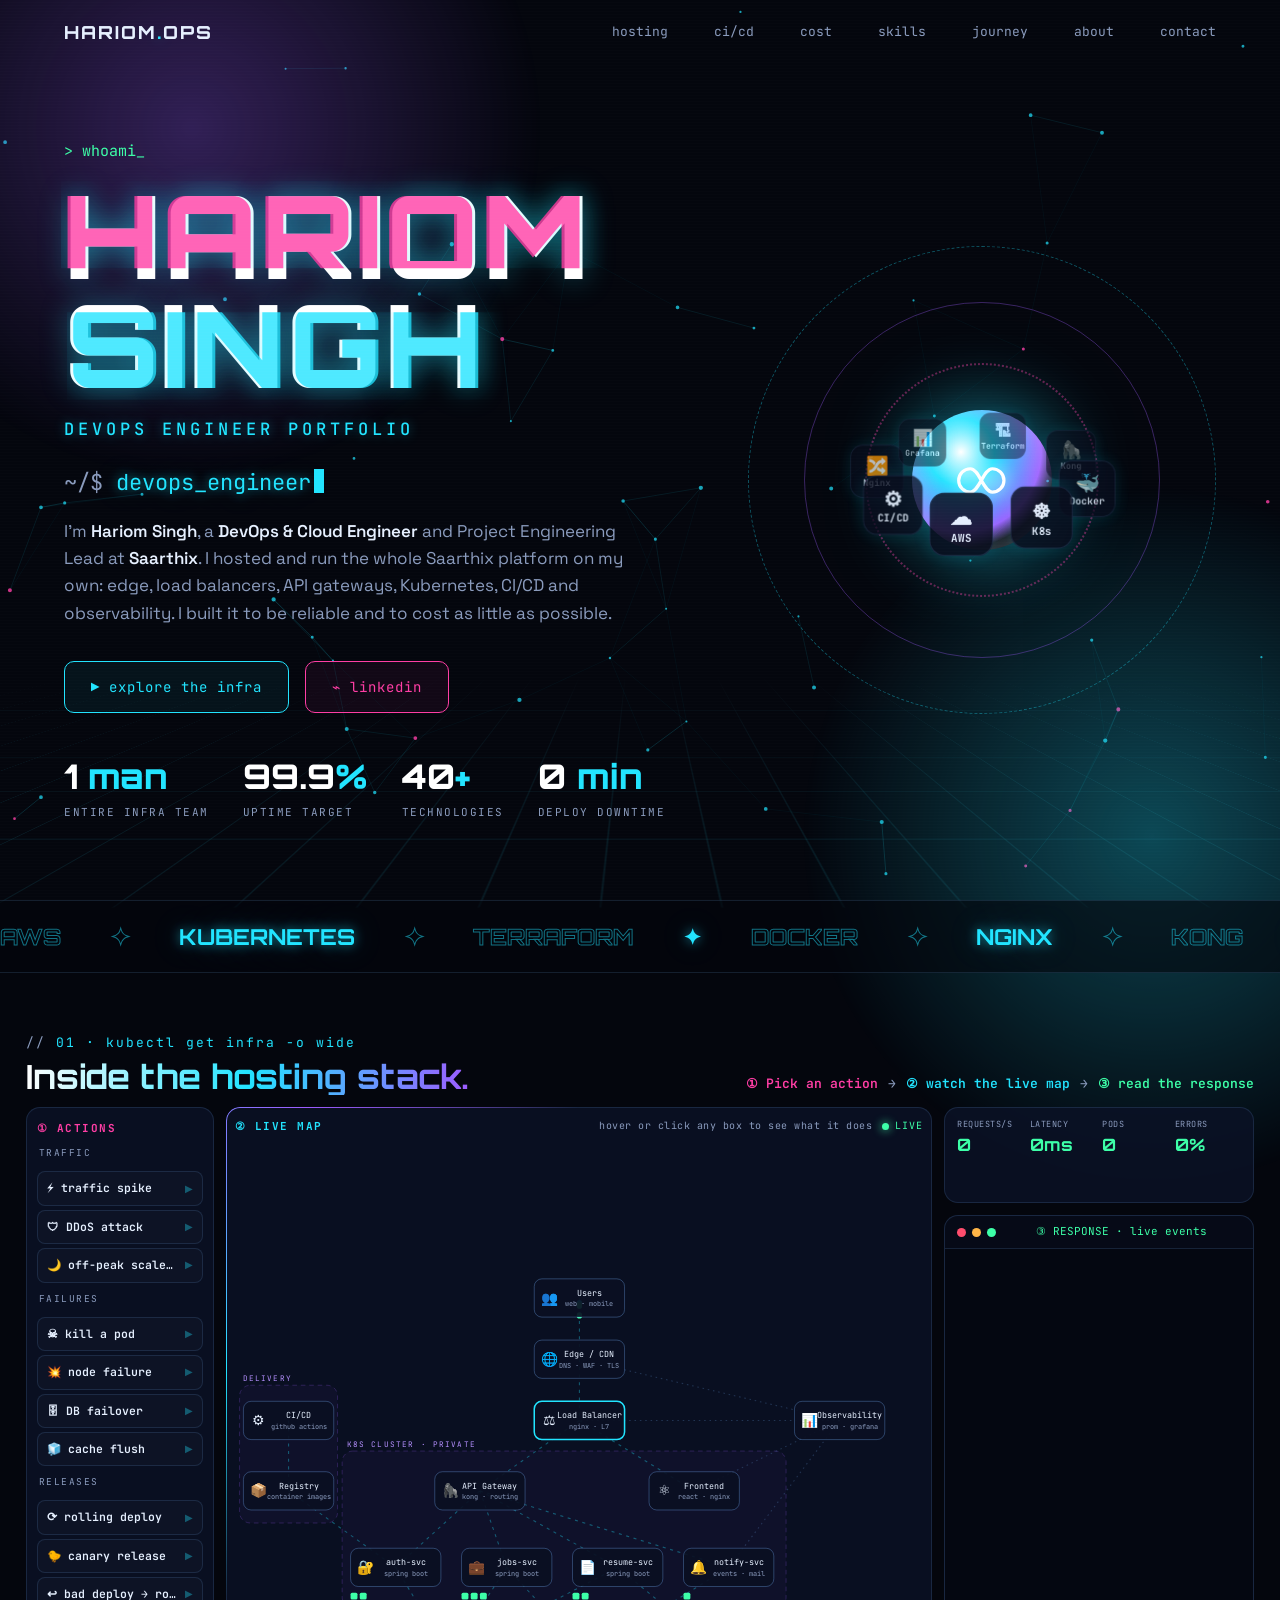
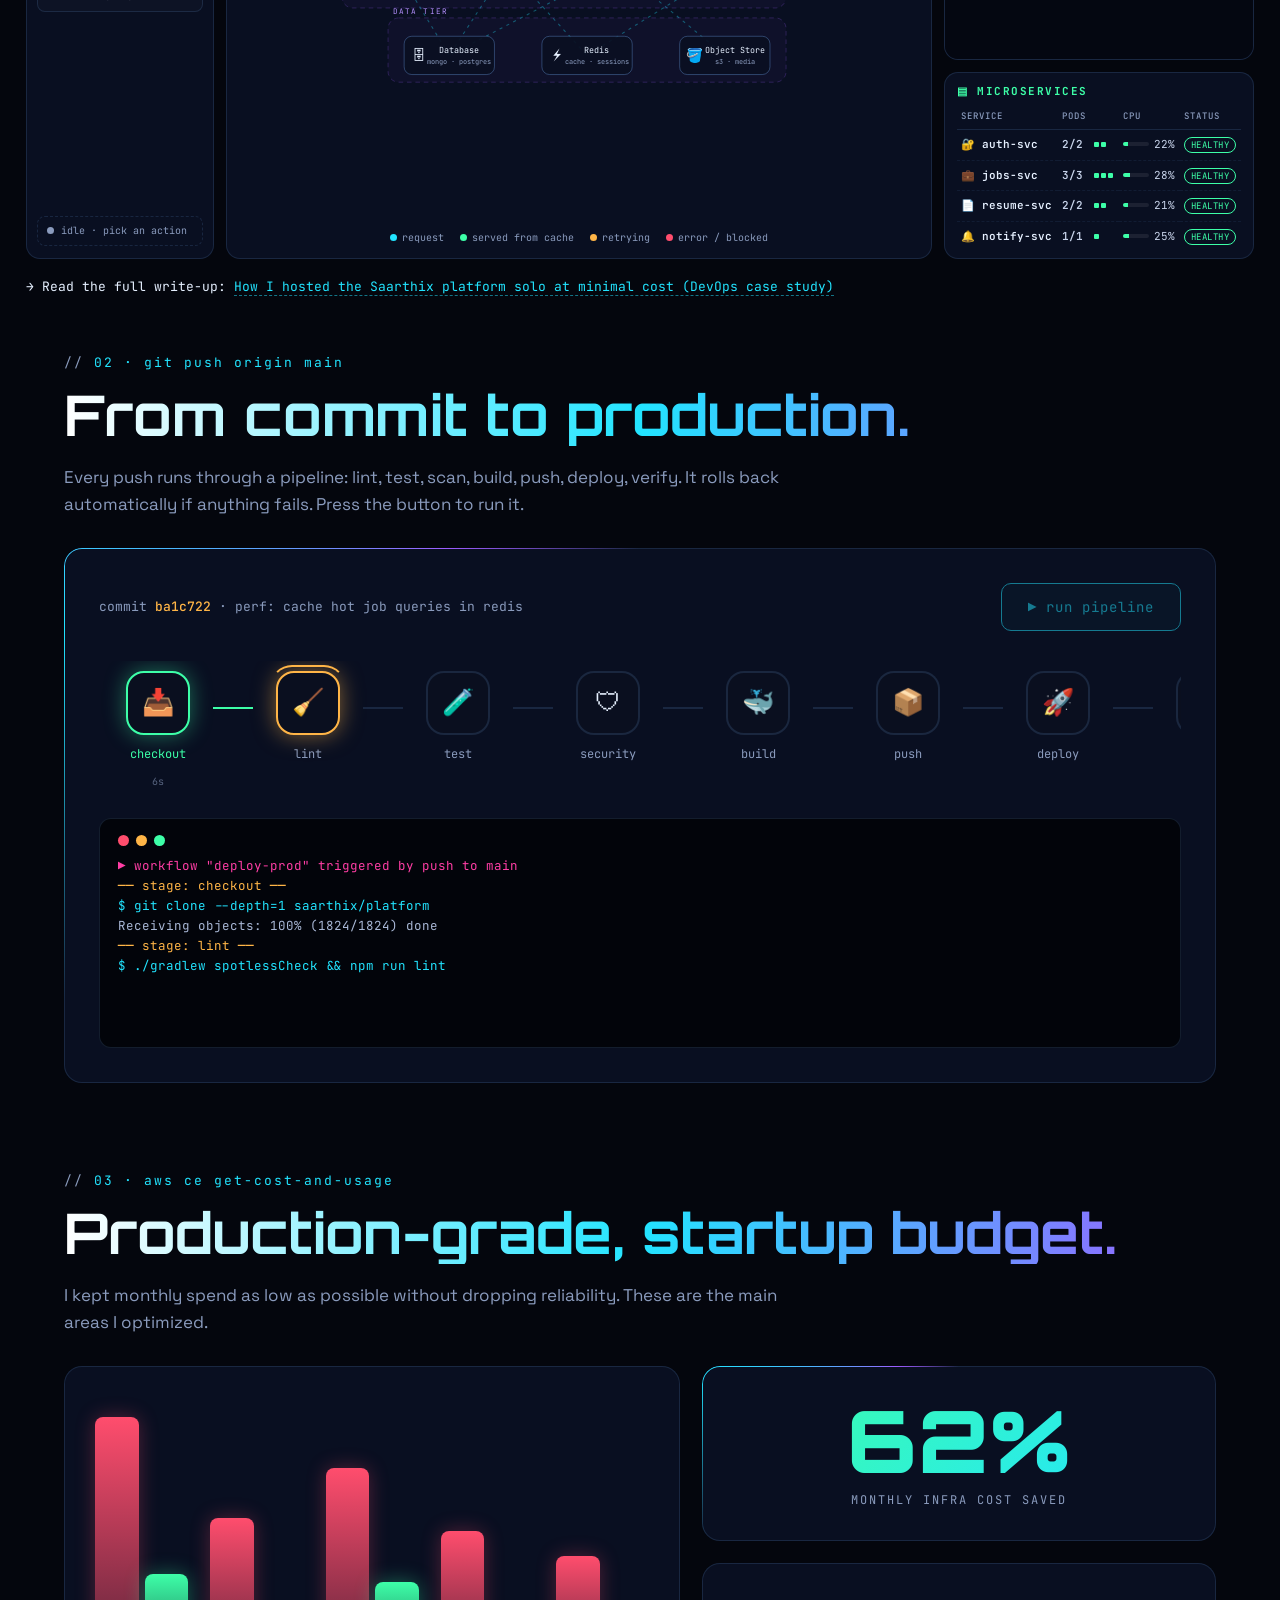
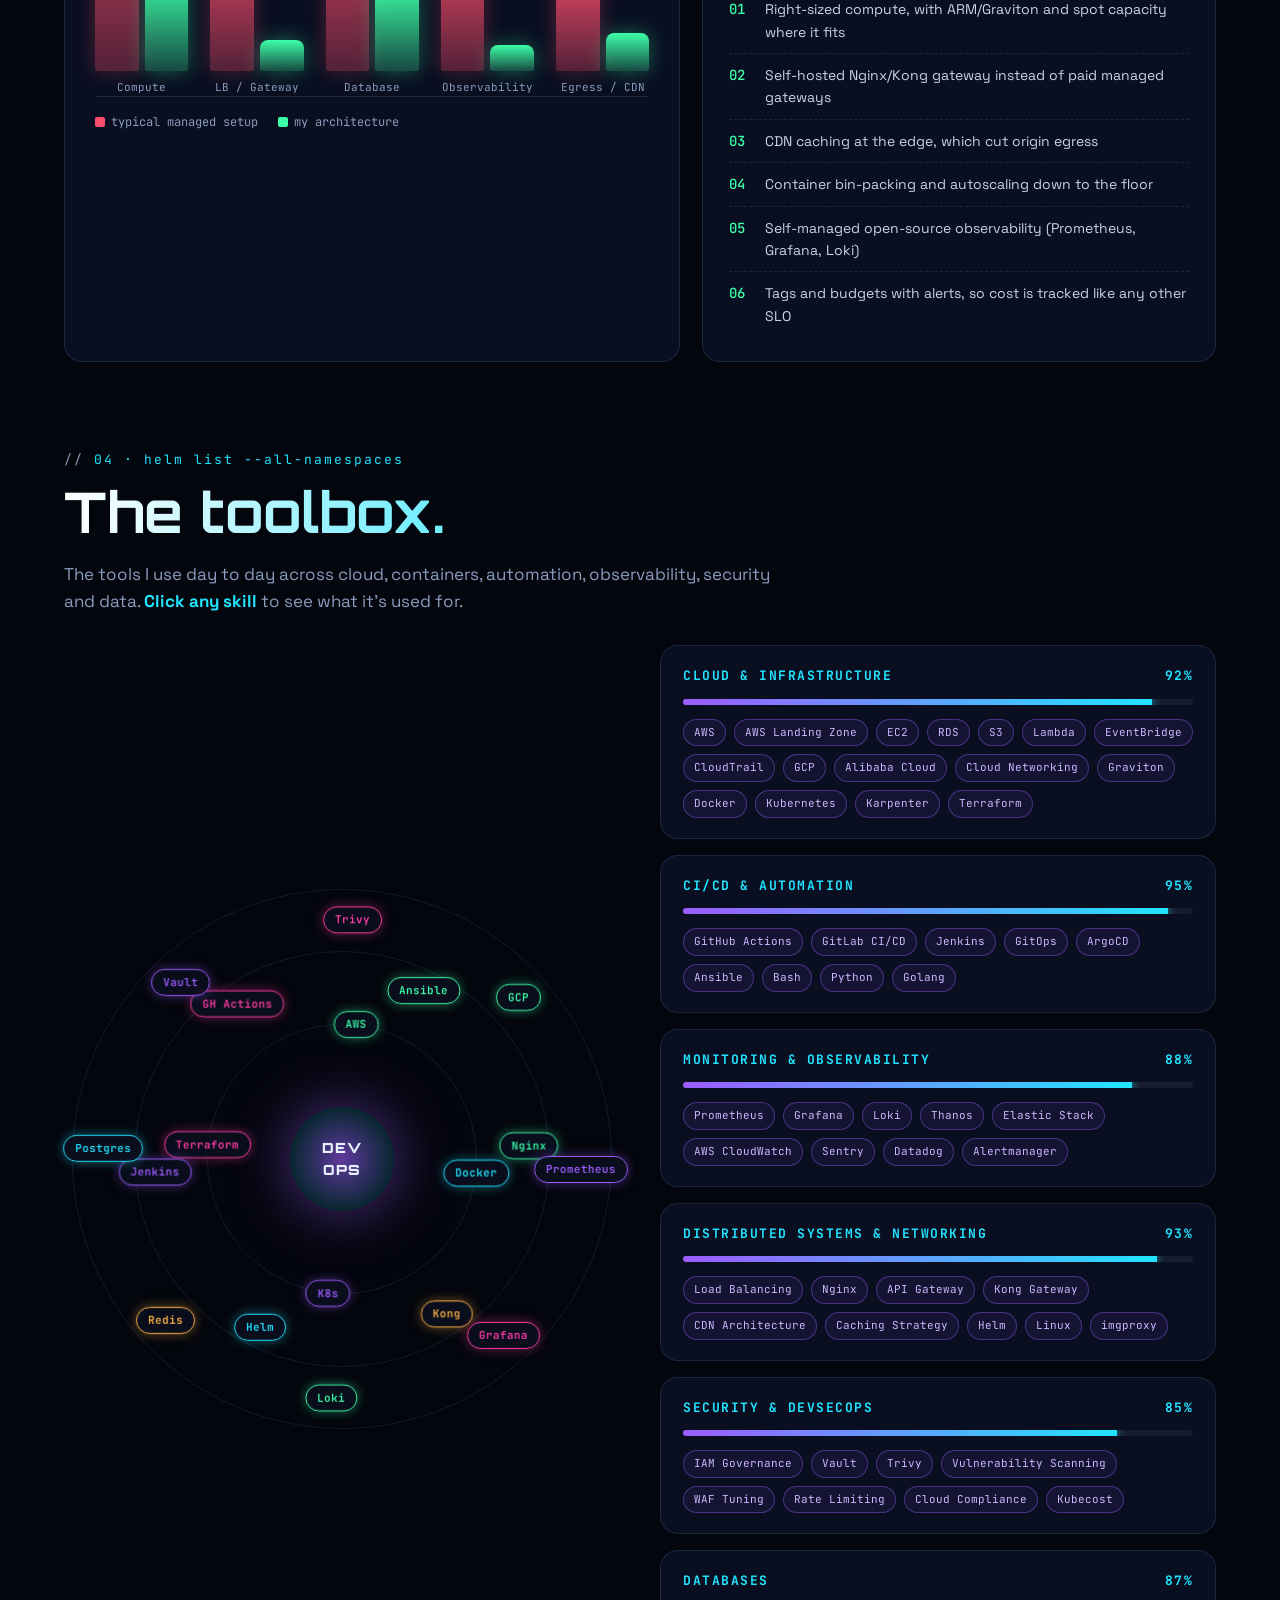
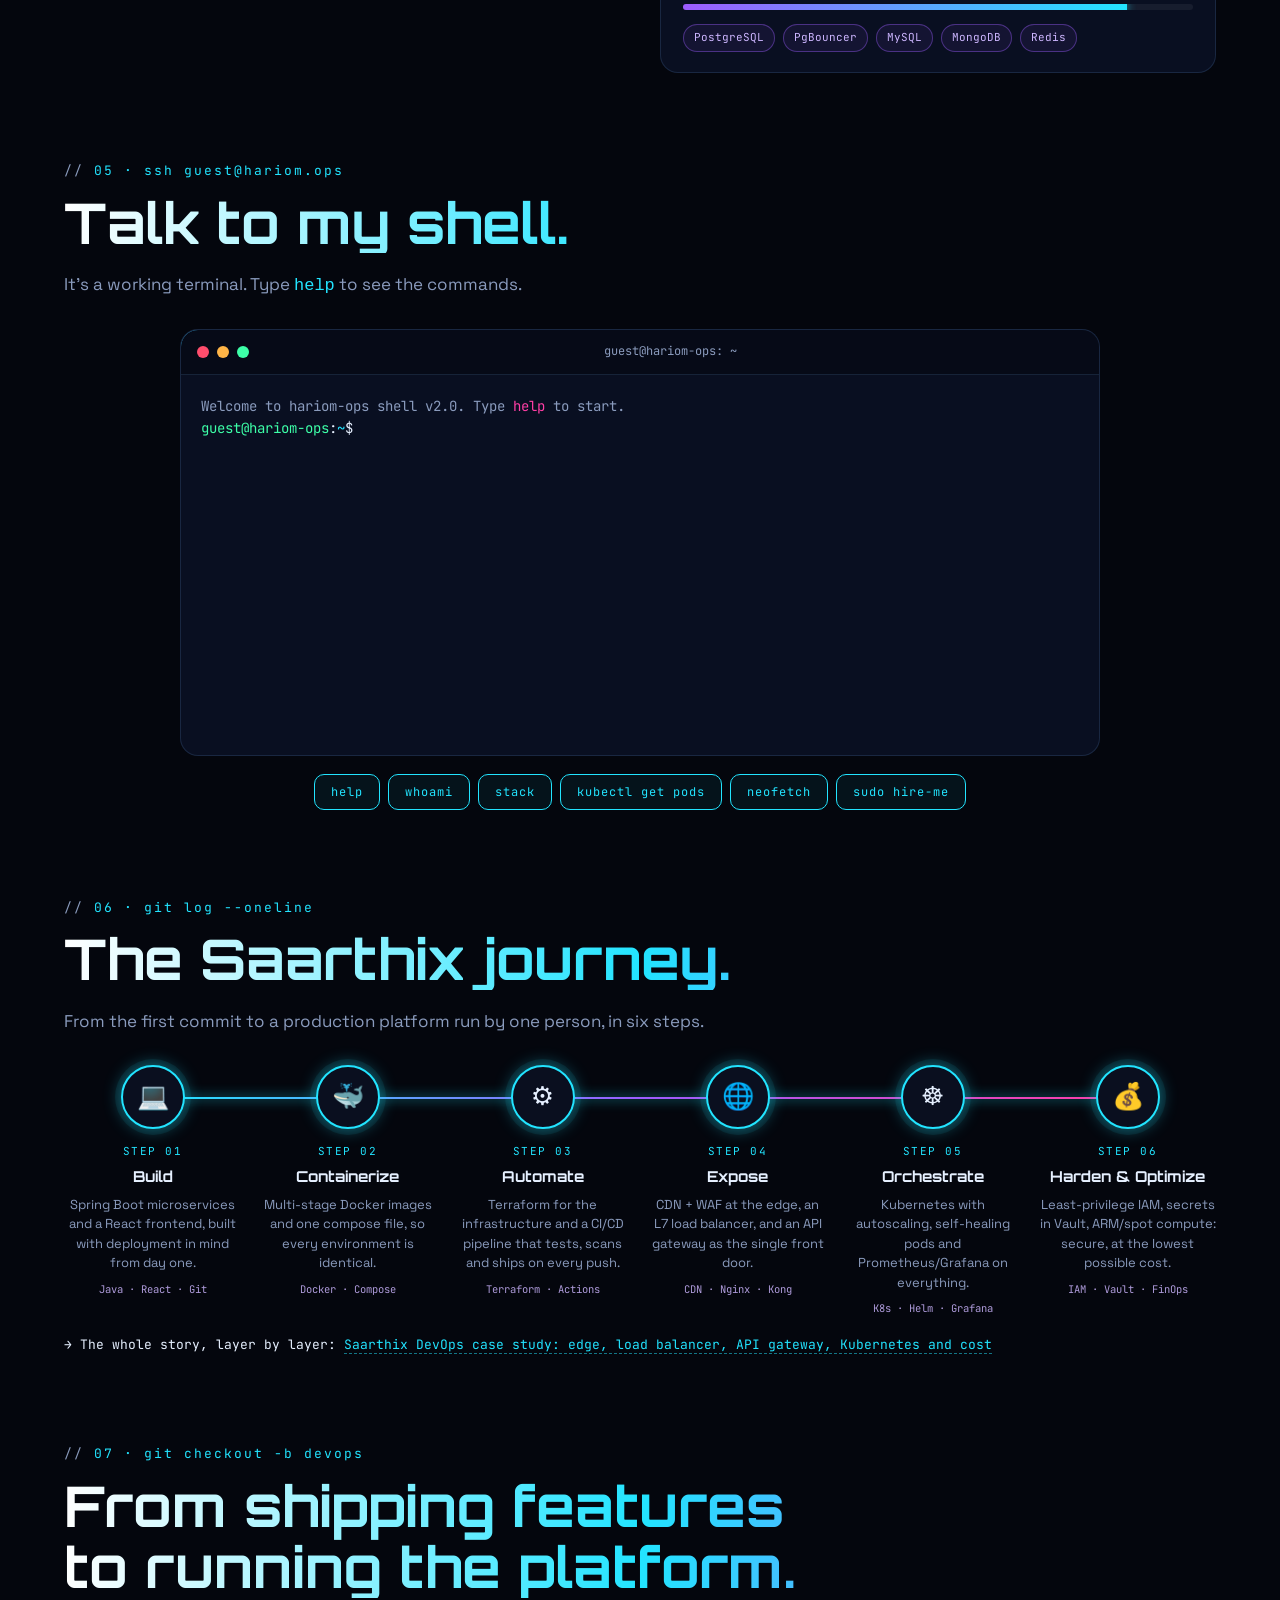
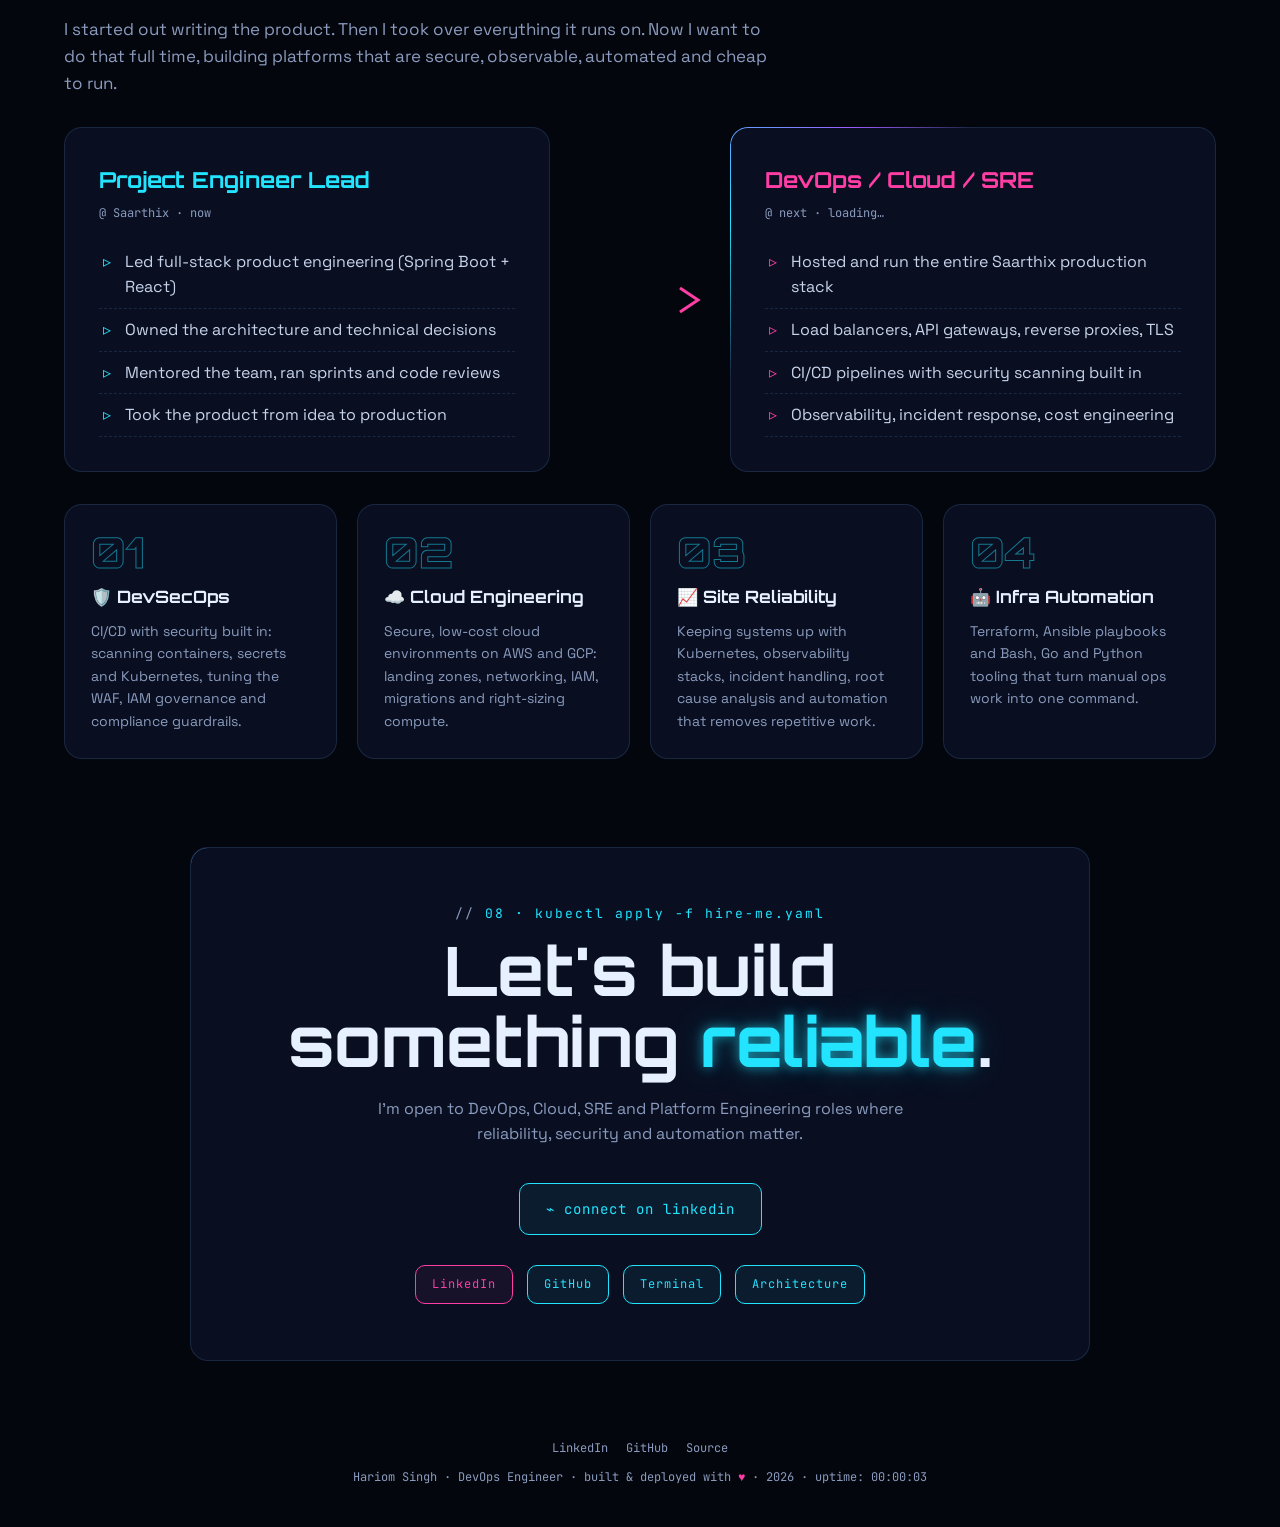
==== index.html @ 2531625e "Add Saarthix DevOps case study page Long-form case study at /saarthix-case-study with Article and Br" ====
<!doctype html>
<html lang="en">
<head>
<meta charset="utf-8">
<meta name="viewport" content="width=device-width, initial-scale=1">
<title>Hariom Singh – DevOps Engineer Portfolio | AWS, Kubernetes, CI/CD</title>
<meta name="description" content="Hariom Singh is a DevOps Engineer who single-handedly built and hosts the Saarthix platform: AWS, Kubernetes, Terraform, CI/CD, load balancers and API gateways.">
<meta name="author" content="Hariom Singh">
<meta name="keywords" content="Hariom Singh, DevOps Engineer, DevOps Engineer Portfolio, Cloud Engineer, SRE, Site Reliability Engineer, Platform Engineer, AWS, Kubernetes, Terraform, Docker, CI/CD, GitHub Actions, Nginx, Kong, Prometheus, Grafana, Saarthix">
<meta name="robots" content="index, follow, max-image-preview:large, max-snippet:-1, max-video-preview:-1">
<link rel="canonical" href="https://hariomsinghdevops.prsoftwares.in/">
<meta name="theme-color" content="#04060d">
<meta name="color-scheme" content="dark">

<!-- Icons -->
<link rel="icon" href="/favicon.svg" type="image/svg+xml">
<link rel="icon" href="/icon-192.png" type="image/png" sizes="192x192">
<link rel="apple-touch-icon" href="/apple-touch-icon.png">
<link rel="manifest" href="/site.webmanifest">

<!-- Open Graph / social sharing -->
<meta property="og:type" content="profile">
<meta property="og:site_name" content="Hariom Singh · DevOps">
<meta property="og:url" content="https://hariomsinghdevops.prsoftwares.in/">
<meta property="og:title" content="Hariom Singh – DevOps Engineer Portfolio">
<meta property="og:description" content="DevOps Engineer who single-handedly built, hosts and runs the entire Saarthix platform: load balancers, API gateways, Kubernetes, CI/CD and observability, at minimal cost.">
<meta property="og:image" content="https://hariomsinghdevops.prsoftwares.in/og-image.png">
<meta property="og:image:width" content="1200">
<meta property="og:image:height" content="630">
<meta property="og:image:alt" content="Hariom Singh – DevOps Engineer · Cloud · SRE">
<meta property="og:locale" content="en_IN">
<meta property="profile:first_name" content="Hariom">
<meta property="profile:last_name" content="Singh">
<meta name="twitter:card" content="summary_large_image">
<meta name="twitter:title" content="Hariom Singh – DevOps Engineer Portfolio">
<meta name="twitter:description" content="Built, hosts and runs the entire Saarthix platform solo: AWS, Kubernetes, Terraform, CI/CD, load balancers and API gateways.">
<meta name="twitter:image" content="https://hariomsinghdevops.prsoftwares.in/og-image.png">
<meta name="twitter:image:alt" content="Hariom Singh – DevOps Engineer · Cloud · SRE">

<!-- Structured data: who this page is about -->
<script type="application/ld+json">
{
  "@context": "https://schema.org",
  "@graph": [
    {
      "@type": "Person",
      "@id": "https://hariomsinghdevops.prsoftwares.in/#person",
      "name": "Hariom Singh",
      "givenName": "Hariom",
      "familyName": "Singh",
      "alternateName": ["Hariom", "Hariom Singh DevOps"],
      "jobTitle": ["DevOps Engineer", "Project Engineering Lead"],
      "description": "DevOps Engineer and Project Engineering Lead at Saarthix who single-handedly built, hosts and runs the Saarthix platform: load balancers, API gateways, Kubernetes, CI/CD pipelines and observability, at minimal cost.",
      "url": "https://hariomsinghdevops.prsoftwares.in/",
      "image": "https://hariomsinghdevops.prsoftwares.in/og-image.png",
      "worksFor": { "@type": "Organization", "name": "Saarthix" },
      "sameAs": [
        "https://www.linkedin.com/in/hariom2003/",
        "https://github.com/Hariom00027"
      ],
      "knowsAbout": ["DevOps", "Site Reliability Engineering", "Platform Engineering", "Cloud Computing", "Amazon Web Services", "Google Cloud Platform", "Kubernetes", "Docker", "Terraform", "Helm", "Ansible", "CI/CD", "GitHub Actions", "GitLab CI/CD", "Jenkins", "GitOps", "ArgoCD", "Nginx", "Kong Gateway", "API Gateway", "Load Balancing", "CDN", "Prometheus", "Grafana", "Loki", "Elastic Stack", "HashiCorp Vault", "Trivy", "DevSecOps", "PostgreSQL", "MongoDB", "Redis", "Linux", "Bash", "Python", "Go", "FinOps", "Cloud Cost Optimization"]
    },
    {
      "@type": "ProfilePage",
      "@id": "https://hariomsinghdevops.prsoftwares.in/#profilepage",
      "url": "https://hariomsinghdevops.prsoftwares.in/",
      "name": "Hariom Singh – DevOps Engineer Portfolio",
      "inLanguage": "en",
      "dateModified": "2026-10-15",
      "mainEntity": { "@id": "https://hariomsinghdevops.prsoftwares.in/#person" },
      "isPartOf": { "@id": "https://hariomsinghdevops.prsoftwares.in/#website" },
      "primaryImageOfPage": "https://hariomsinghdevops.prsoftwares.in/og-image.png"
    },
    {
      "@type": "WebSite",
      "@id": "https://hariomsinghdevops.prsoftwares.in/#website",
      "url": "https://hariomsinghdevops.prsoftwares.in/",
      "name": "Hariom Singh – DevOps Engineer Portfolio",
      "alternateName": "Hariom.Ops",
      "inLanguage": "en",
      "author": { "@id": "https://hariomsinghdevops.prsoftwares.in/#person" },
      "publisher": { "@id": "https://hariomsinghdevops.prsoftwares.in/#person" }
    }
  ]
}
</script>

<link rel="preconnect" href="https://fonts.googleapis.com">
<link rel="preconnect" href="https://fonts.gstatic.com" crossorigin>
<link href="https://fonts.googleapis.com/css2?family=Orbitron:wght@500;700;800;900&family=Space+Grotesk:wght@400;500;600;700&family=JetBrains+Mono:wght@400;500;700&display=swap" rel="stylesheet">
<link rel="stylesheet" href="styles.css">
</head>
<body class="loading">

<!-- Boot sequence -->
<div id="boot">
  <div>
    <div id="boot-log"></div>
    <div class="boot-bar"><i id="boot-fill"></i></div>
  </div>
</div>

<canvas id="bg-canvas"></canvas>
<div class="noise-glow a"></div>
<div class="noise-glow b"></div>
<div class="grid-floor"></div>
<div class="scanlines"></div>
<div id="progress"></div>

<nav id="nav">
  <a href="#hero" class="logo">HARIOM<span>.</span>OPS</a>
  <button class="burger" aria-label="Menu" id="burger">☰</button>
  <ul class="nav-links" id="nav-links">
    <li><a href="#hosting">hosting</a></li>
    <li><a href="#pipeline">ci/cd</a></li>
    <li><a href="#cost">cost</a></li>
    <li><a href="#skills">skills</a></li>
    <li><a href="#journey">journey</a></li>
    <li><a href="#about">about</a></li>
    <li><a href="#contact">contact</a></li>
  </ul>
</nav>

<main>

<!-- ================= HERO ================= -->
<section id="hero">
  <div class="container hero-grid">
    <div>
      <div class="hero-hello">&gt; whoami<span class="blink">_</span></div>
      <h1 class="hero-h1"><span class="glitch" data-text="HARIOM SINGH">HARIOM SINGH</span><span class="h1-sub">DevOps Engineer Portfolio</span></h1>
      <div class="hero-role" aria-hidden="true">~/$ <span class="typed" id="typed"></span><span class="caret"></span></div>
      <p class="hero-desc">
        I'm <b>Hariom Singh</b>, a <b>DevOps &amp; Cloud Engineer</b> and Project Engineering Lead at <b>Saarthix</b>.
        I hosted and run the whole Saarthix platform on my own: edge, load balancers, API gateways,
        Kubernetes, CI/CD and observability. I built it to be reliable and to cost as little as possible.
      </p>
      <div class="hero-cta">
        <a href="#hosting" class="btn magnetic">▶ explore the infra</a>
        <a href="https://www.linkedin.com/in/hariom2003/" target="_blank" rel="noopener" class="btn alt magnetic">⌁ linkedin</a>
      </div>
      <div class="hero-stats">
        <div class="stat"><div class="num" data-count="1" data-suffix=" man">0</div><div class="lbl">entire infra team</div></div>
        <div class="stat"><div class="num" data-count="99.9" data-dec="1" data-suffix="%">0</div><div class="lbl">uptime target</div></div>
        <div class="stat"><div class="num" data-count="40" data-suffix="+">0</div><div class="lbl">technologies</div></div>
        <div class="stat"><div class="num" data-count="0" data-suffix=" min">0</div><div class="lbl">deploy downtime</div></div>
      </div>
    </div>
    <div class="orb-wrap" id="orb">
      <div class="orb-ring"></div>
      <div class="orb-ring r2"></div>
      <div class="orb-ring r3"></div>
      <div class="orb-core">
        <svg viewBox="0 0 100 60" fill="none" stroke="#fff" stroke-width="5" stroke-linecap="round">
          <path d="M25 30c0-10 8-18 18-18 14 0 20 36 34 36 10 0 18-8 18-18s-8-18-18-18c-14 0-20 36-34 36-10 0-18-8-18-18z" transform="translate(-10 0)"/>
        </svg>
      </div>
    </div>
  </div>
</section>

<div class="marquee"><div class="track" id="marquee"></div></div>

<!-- ================= HOSTING ================= -->
<section id="hosting">
  <div class="container dash-wrap">
    <div class="dash-head reveal">
      <div>
        <div class="sec-tag">01 · kubectl get infra -o wide</div>
        <h2 class="sec-title">Inside the hosting stack.</h2>
      </div>
      <p class="dash-how"><b class="c-pink">① Pick an action</b> <span>→</span> <b class="c-cyan">② watch the live map</b> <span>→</span> <b class="c-green">③ read the response</b></p>
    </div>

    <div class="dash reveal d1" id="arch-split">
      <!-- ① actions -->
      <aside class="glass dash-col dash-actions">
        <div class="panel-head"><span class="ph-t act">① ACTIONS</span></div>
        <div id="arch-events"></div>
        <div class="ctrl-status" id="ctrl-status"><i></i><span>idle · pick an action</span></div>
      </aside>

      <!-- ② live map -->
      <div class="glass dash-col dash-map neon">
        <div class="panel-head"><span class="ph-t">② LIVE MAP</span><span class="ph-hint">hover or click any box to see what it does</span><span class="live">LIVE</span></div>
        <div class="arch-canvas">
          <div class="arch-banner" id="arch-banner"></div>
          <svg id="arch-svg" viewBox="0 0 900 560" preserveAspectRatio="xMidYMid meet"></svg>
        </div>
        <div class="map-legend">
          <span><i style="background:#22e4ff"></i>request</span>
          <span><i style="background:#3dffa8"></i>served from cache</span>
          <span><i style="background:#ffb547"></i>retrying</span>
          <span><i style="background:#ff4d6d"></i>error / blocked</span>
        </div>
      </div>

      <!-- ③ response -->
      <div class="dash-col dash-resp">
        <div class="glass metrics">
          <div class="metric"><div class="m-lbl">REQUESTS/S</div><div class="m-val ok" id="m-rps">0</div></div>
          <div class="metric"><div class="m-lbl">LATENCY</div><div class="m-val ok" id="m-lat">0ms</div></div>
          <div class="metric"><div class="m-lbl">PODS</div><div class="m-val ok" id="m-pods">0</div></div>
          <div class="metric"><div class="m-lbl">ERRORS</div><div class="m-val ok" id="m-err">0%</div></div>
          <canvas class="spark" id="spark"></canvas>
        </div>
        <div class="glass resp-term">
          <div class="term-top"><span class="d"></span><span class="d"></span><span class="d"></span><div class="title">③ RESPONSE · live events</div></div>
          <div class="arch-log" id="arch-log"></div>
        </div>
        <div class="glass svc-panel">
          <div class="panel-head"><span class="ph-t res">▤ MICROSERVICES</span></div>
          <table class="svc-table" id="svc-table">
            <thead><tr><th>SERVICE</th><th>PODS</th><th>CPU</th><th>STATUS</th></tr></thead>
            <tbody></tbody>
          </table>
        </div>
      </div>
    </div>
    <p class="cs-link reveal">→ Read the full write-up: <a href="/saarthix-case-study">How I hosted the Saarthix platform solo at minimal cost (DevOps case study)</a></p>
  </div>
</section>

<!-- ================= PIPELINE ================= -->
<section id="pipeline">
  <div class="container">
    <div class="sec-tag reveal">02 · git push origin main</div>
    <h2 class="sec-title reveal d1">From commit to production.</h2>
    <p class="sec-sub reveal d2">Every push runs through a pipeline: lint, test, scan, build, push, deploy, verify. It rolls back automatically if anything fails. Press the button to run it.</p>
    <div class="glass pipe neon reveal">
      <div class="pipe-head">
        <div class="commit">commit <b id="sha">a1b2c3d</b> · <span id="cmsg">feat: add job recommendations API</span></div>
        <button class="btn" id="btn-run">▶ run pipeline</button>
      </div>
      <div class="stages" id="stages"></div>
      <div class="pipe-term" id="pipe-term"><div class="term-bar"><span></span><span></span><span></span></div><div class="c">$ waiting for trigger…</div></div>
    </div>
  </div>
</section>

<!-- ================= COST ================= -->
<section id="cost">
  <div class="container">
    <div class="sec-tag reveal">03 · aws ce get-cost-and-usage</div>
    <h2 class="sec-title reveal d1">Production-grade, startup budget.</h2>
    <p class="sec-sub reveal d2">I kept monthly spend as low as possible without dropping reliability. These are the main areas I optimized.</p>
    <div class="cost-grid">
      <div class="glass cost-chart reveal">
        <div class="bars" id="bars"></div>
        <div class="legend"><span class="lb">typical managed setup</span><span class="la">my architecture</span></div>
      </div>
      <div class="cost-side">
        <div class="glass saving neon reveal d1">
          <div class="big"><span id="save-pct">0</span>%</div>
          <div class="cap">MONTHLY INFRA COST SAVED</div>
        </div>
        <ul class="glass tactics reveal d2">
          <li><b>01</b>Right-sized compute, with ARM/Graviton and spot capacity where it fits</li>
          <li><b>02</b>Self-hosted Nginx/Kong gateway instead of paid managed gateways</li>
          <li><b>03</b>CDN caching at the edge, which cut origin egress</li>
          <li><b>04</b>Container bin-packing and autoscaling down to the floor</li>
          <li><b>05</b>Self-managed open-source observability (Prometheus, Grafana, Loki)</li>
          <li><b>06</b>Tags and budgets with alerts, so cost is tracked like any other SLO</li>
        </ul>
      </div>
    </div>
  </div>
</section>

<!-- ================= SKILLS ================= -->
<section id="skills">
  <div class="container">
    <div class="sec-tag reveal">04 · helm list --all-namespaces</div>
    <h2 class="sec-title reveal d1">The toolbox.</h2>
    <p class="sec-sub reveal d2">The tools I use day to day across cloud, containers, automation, observability, security and data. <b style="color:var(--cyan)">Click any skill</b> to see what it&#39;s used for.</p>
    <div class="skills-grid">
      <div class="galaxy reveal" id="galaxy">
        <div class="orbit o1"></div><div class="orbit o2"></div><div class="orbit o3"></div>
        <div class="center">DEV<br>OPS</div>
      </div>
      <div class="skill-cats" id="skill-cats">
        <div class="glass skill-cat reveal d0">
          <h3 class="sc-h"><span>CLOUD & INFRASTRUCTURE</span><span>92%</span></h3>
          <div class="meter"><i data-w="92"></i></div>
          <div class="chips"><button type="button" class="chip" data-skill="AWS">AWS</button><button type="button" class="chip" data-skill="AWS Landing Zone">AWS Landing Zone</button><button type="button" class="chip" data-skill="EC2">EC2</button><button type="button" class="chip" data-skill="RDS">RDS</button><button type="button" class="chip" data-skill="S3">S3</button><button type="button" class="chip" data-skill="Lambda">Lambda</button><button type="button" class="chip" data-skill="EventBridge">EventBridge</button><button type="button" class="chip" data-skill="CloudTrail">CloudTrail</button><button type="button" class="chip" data-skill="GCP">GCP</button><button type="button" class="chip" data-skill="Alibaba Cloud">Alibaba Cloud</button><button type="button" class="chip" data-skill="Cloud Networking">Cloud Networking</button><button type="button" class="chip" data-skill="Graviton">Graviton</button><button type="button" class="chip" data-skill="Docker">Docker</button><button type="button" class="chip" data-skill="Kubernetes">Kubernetes</button><button type="button" class="chip" data-skill="Karpenter">Karpenter</button><button type="button" class="chip" data-skill="Terraform">Terraform</button></div>
        </div>
        <div class="glass skill-cat reveal d1">
          <h3 class="sc-h"><span>CI/CD & AUTOMATION</span><span>95%</span></h3>
          <div class="meter"><i data-w="95"></i></div>
          <div class="chips"><button type="button" class="chip" data-skill="GitHub Actions">GitHub Actions</button><button type="button" class="chip" data-skill="GitLab CI/CD">GitLab CI/CD</button><button type="button" class="chip" data-skill="Jenkins">Jenkins</button><button type="button" class="chip" data-skill="GitOps">GitOps</button><button type="button" class="chip" data-skill="ArgoCD">ArgoCD</button><button type="button" class="chip" data-skill="Ansible">Ansible</button><button type="button" class="chip" data-skill="Bash">Bash</button><button type="button" class="chip" data-skill="Python">Python</button><button type="button" class="chip" data-skill="Golang">Golang</button></div>
        </div>
        <div class="glass skill-cat reveal d2">
          <h3 class="sc-h"><span>MONITORING & OBSERVABILITY</span><span>88%</span></h3>
          <div class="meter"><i data-w="88"></i></div>
          <div class="chips"><button type="button" class="chip" data-skill="Prometheus">Prometheus</button><button type="button" class="chip" data-skill="Grafana">Grafana</button><button type="button" class="chip" data-skill="Loki">Loki</button><button type="button" class="chip" data-skill="Thanos">Thanos</button><button type="button" class="chip" data-skill="Elastic Stack">Elastic Stack</button><button type="button" class="chip" data-skill="AWS CloudWatch">AWS CloudWatch</button><button type="button" class="chip" data-skill="Sentry">Sentry</button><button type="button" class="chip" data-skill="Datadog">Datadog</button><button type="button" class="chip" data-skill="Alertmanager">Alertmanager</button></div>
        </div>
        <div class="glass skill-cat reveal d3">
          <h3 class="sc-h"><span>DISTRIBUTED SYSTEMS & NETWORKING</span><span>93%</span></h3>
          <div class="meter"><i data-w="93"></i></div>
          <div class="chips"><button type="button" class="chip" data-skill="Load Balancing">Load Balancing</button><button type="button" class="chip" data-skill="Nginx">Nginx</button><button type="button" class="chip" data-skill="API Gateway">API Gateway</button><button type="button" class="chip" data-skill="Kong Gateway">Kong Gateway</button><button type="button" class="chip" data-skill="CDN Architecture">CDN Architecture</button><button type="button" class="chip" data-skill="Caching Strategy">Caching Strategy</button><button type="button" class="chip" data-skill="Helm">Helm</button><button type="button" class="chip" data-skill="Linux">Linux</button><button type="button" class="chip" data-skill="imgproxy">imgproxy</button></div>
        </div>
        <div class="glass skill-cat reveal d0">
          <h3 class="sc-h"><span>SECURITY & DEVSECOPS</span><span>85%</span></h3>
          <div class="meter"><i data-w="85"></i></div>
          <div class="chips"><button type="button" class="chip" data-skill="IAM Governance">IAM Governance</button><button type="button" class="chip" data-skill="Vault">Vault</button><button type="button" class="chip" data-skill="Trivy">Trivy</button><button type="button" class="chip" data-skill="Vulnerability Scanning">Vulnerability Scanning</button><button type="button" class="chip" data-skill="WAF Tuning">WAF Tuning</button><button type="button" class="chip" data-skill="Rate Limiting">Rate Limiting</button><button type="button" class="chip" data-skill="Cloud Compliance">Cloud Compliance</button><button type="button" class="chip" data-skill="Kubecost">Kubecost</button></div>
        </div>
        <div class="glass skill-cat reveal d1">
          <h3 class="sc-h"><span>DATABASES</span><span>87%</span></h3>
          <div class="meter"><i data-w="87"></i></div>
          <div class="chips"><button type="button" class="chip" data-skill="PostgreSQL">PostgreSQL</button><button type="button" class="chip" data-skill="PgBouncer">PgBouncer</button><button type="button" class="chip" data-skill="MySQL">MySQL</button><button type="button" class="chip" data-skill="MongoDB">MongoDB</button><button type="button" class="chip" data-skill="Redis">Redis</button></div>
        </div>
      </div>
    </div>
  </div>
</section>

<!-- ================= TERMINAL ================= -->
<section id="terminal">
  <div class="container">
    <div class="sec-tag reveal">05 · ssh guest@hariom.ops</div>
    <h2 class="sec-title reveal d1">Talk to my shell.</h2>
    <p class="sec-sub reveal d2">It's a working terminal. Type <code style="color:var(--cyan)">help</code> to see the commands.</p>
    <div class="glass term-wrap neon reveal">
      <div class="term-top"><span class="d"></span><span class="d"></span><span class="d"></span><div class="title">guest@hariom-ops: ~</div></div>
      <div id="shell" data-cursor="text"></div>
    </div>
    <div class="term-hints reveal" id="term-hints"></div>
  </div>
</section>

<!-- ================= JOURNEY ================= -->
<section id="journey">
  <div class="container">
    <div class="sec-tag reveal">06 · git log --oneline</div>
    <h2 class="sec-title reveal d1">The Saarthix journey.</h2>
    <p class="sec-sub reveal d2">From the first commit to a production platform run by one person, in six steps.</p>
    <div class="journey reveal" id="journey-track"><div class="j-line"><i></i></div>
      <div class="j-step" style="--i:0"><div class="j-node" aria-hidden="true">💻</div><div class="j-num">STEP 01</div><h3>Build</h3><p>Spring Boot microservices and a React frontend, built with deployment in mind from day one.</p><div class="j-tech">Java · React · Git</div></div>
      <div class="j-step" style="--i:1"><div class="j-node" aria-hidden="true">🐳</div><div class="j-num">STEP 02</div><h3>Containerize</h3><p>Multi-stage Docker images and one compose file, so every environment is identical.</p><div class="j-tech">Docker · Compose</div></div>
      <div class="j-step" style="--i:2"><div class="j-node" aria-hidden="true">⚙</div><div class="j-num">STEP 03</div><h3>Automate</h3><p>Terraform for the infrastructure and a CI/CD pipeline that tests, scans and ships on every push.</p><div class="j-tech">Terraform · Actions</div></div>
      <div class="j-step" style="--i:3"><div class="j-node" aria-hidden="true">🌐</div><div class="j-num">STEP 04</div><h3>Expose</h3><p>CDN + WAF at the edge, an L7 load balancer, and an API gateway as the single front door.</p><div class="j-tech">CDN · Nginx · Kong</div></div>
      <div class="j-step" style="--i:4"><div class="j-node" aria-hidden="true">☸</div><div class="j-num">STEP 05</div><h3>Orchestrate</h3><p>Kubernetes with autoscaling, self-healing pods and Prometheus/Grafana on everything.</p><div class="j-tech">K8s · Helm · Grafana</div></div>
      <div class="j-step" style="--i:5"><div class="j-node" aria-hidden="true">💰</div><div class="j-num">STEP 06</div><h3>Harden & Optimize</h3><p>Least-privilege IAM, secrets in Vault, ARM/spot compute: secure, at the lowest possible cost.</p><div class="j-tech">IAM · Vault · FinOps</div></div>
    </div>
    <p class="cs-link reveal">→ The whole story, layer by layer: <a href="/saarthix-case-study">Saarthix DevOps case study: edge, load balancer, API gateway, Kubernetes and cost</a></p>
  </div>
</section>

<!-- ================= ABOUT / SHIFT ================= -->
<section id="about">
  <div class="container">
    <div class="sec-tag reveal">07 · git checkout -b devops</div>
    <h2 class="sec-title reveal d1">From shipping features<br>to running the platform.</h2>
    <p class="sec-sub reveal d2">I started out writing the product. Then I took over everything it runs on. Now I want to do that full time, building platforms that are secure, observable, automated and cheap to run.</p>

    <div class="shift-grid">
      <div class="glass shift-card from reveal tilt">
        <h3>Project Engineer Lead</h3>
        <div class="when">@ Saarthix · now</div>
        <ul>
          <li>Led full-stack product engineering (Spring Boot + React)</li>
          <li>Owned the architecture and technical decisions</li>
          <li>Mentored the team, ran sprints and code reviews</li>
          <li>Took the product from idea to production</li>
        </ul>
      </div>
      <div class="shift-arrow reveal d2">
        <svg viewBox="0 0 120 40">
          <defs><linearGradient id="ag" x1="0" x2="1"><stop offset="0" stop-color="#22e4ff"/><stop offset="1" stop-color="#ff3ea5"/></linearGradient></defs>
          <line class="flow" x1="0" y1="20" x2="104" y2="20" stroke="url(#ag)" stroke-width="3"/>
          <path d="M100 8 L118 20 L100 32" fill="none" stroke="#ff3ea5" stroke-width="3"/>
        </svg>
      </div>
      <div class="glass shift-card to neon reveal d3 tilt">
        <h3>DevOps / Cloud / SRE</h3>
        <div class="when">@ next · loading…</div>
        <ul>
          <li>Hosted and run the entire Saarthix production stack</li>
          <li>Load balancers, API gateways, reverse proxies, TLS</li>
          <li>CI/CD pipelines with security scanning built in</li>
          <li>Observability, incident response, cost engineering</li>
        </ul>
      </div>
    </div>

    <!-- Areas of work -->
    <div class="layers" style="margin-top:32px">
      <div class="glass layer reveal tilt"><div class="l-num">01</div><h3>🛡️ DevSecOps</h3><p>CI/CD with security built in: scanning containers, secrets and Kubernetes, tuning the WAF, IAM governance and compliance guardrails.</p></div>
      <div class="glass layer reveal d1 tilt"><div class="l-num">02</div><h3>☁️ Cloud Engineering</h3><p>Secure, low-cost cloud environments on AWS and GCP: landing zones, networking, IAM, migrations and right-sizing compute.</p></div>
      <div class="glass layer reveal d2 tilt"><div class="l-num">03</div><h3>📈 Site Reliability</h3><p>Keeping systems up with Kubernetes, observability stacks, incident handling, root cause analysis and automation that removes repetitive work.</p></div>
      <div class="glass layer reveal d3 tilt"><div class="l-num">04</div><h3>🤖 Infra Automation</h3><p>Terraform, Ansible playbooks and Bash, Go and Python tooling that turn manual ops work into one command.</p></div>
    </div>
  </div>
</section>

<!-- ================= CONTACT ================= -->
<section id="contact">
  <div class="container">
    <div class="glass contact-box neon reveal">
      <div class="sec-tag">08 · kubectl apply -f hire-me.yaml</div>
      <h2>Let's build<br>something <span>reliable</span>.</h2>
      <p>I'm open to DevOps, Cloud, SRE and Platform Engineering roles where reliability, security and automation matter.</p>
      <a href="https://www.linkedin.com/in/hariom2003/" target="_blank" rel="noopener" class="btn magnetic">⌁ connect on linkedin</a>
      <div class="socials">
        <a class="btn sm alt magnetic" href="https://www.linkedin.com/in/hariom2003/" target="_blank" rel="noopener me">LinkedIn</a>
        <a class="btn sm magnetic" href="https://github.com/Hariom00027" target="_blank" rel="noopener me">GitHub</a>
        <a class="btn sm magnetic" href="#terminal">Terminal</a>
        <a class="btn sm magnetic" href="#hosting">Architecture</a>
      </div>
    </div>
  </div>
</section>
</main>

<footer>
  <div class="foot-links" role="navigation" aria-label="Profiles">
    <a href="https://www.linkedin.com/in/hariom2003/" target="_blank" rel="noopener me">LinkedIn</a>
    <a href="https://github.com/Hariom00027" target="_blank" rel="noopener me">GitHub</a>
    <a href="https://github.com/Hariom00027/Portfolio-devops" target="_blank" rel="noopener">Source</a>
  </div>
  Hariom Singh · DevOps Engineer · built &amp; deployed with <span class="hb">♥</span> · <span id="yr"></span> · uptime: <span id="uptime">00:00:00</span>
</footer>

<script src="script.js" defer></script>
</body>
</html>
---- styles.css ----
:root {
  --bg: #04060d;
  --bg-2: #0a0f1f;
  --panel: rgba(11, 18, 38, 0.86);
  --line: rgba(120, 180, 255, 0.14);
  --text: #e6f0ff;
  --muted: #8a9bbd;
  --cyan: #22e4ff;
  --violet: #9d5cff;
  --pink: #ff3ea5;
  --green: #3dffa8;
  --amber: #ffb547;
  --red: #ff4d6d;
  --glow-c: 0 0 12px rgba(34, 228, 255, .6), 0 0 32px rgba(34, 228, 255, .25);
  --mono: "JetBrains Mono", ui-monospace, Consolas, monospace;
  --display: "Orbitron", "Space Grotesk", sans-serif;
  --sans: "Space Grotesk", system-ui, sans-serif;
}

* { box-sizing: border-box; margin: 0; padding: 0; }
html { scroll-behavior: smooth; }
body {
  background: var(--bg);
  color: var(--text);
  font-family: var(--sans);
  overflow-x: hidden;
  line-height: 1.6;
}
body.loading { overflow: hidden; }
::selection { background: var(--cyan); color: var(--bg); }
a { color: inherit; text-decoration: none; }

/* scrollbar */
::-webkit-scrollbar { width: 8px; }
::-webkit-scrollbar-track { background: var(--bg); }
::-webkit-scrollbar-thumb { background: linear-gradient(var(--cyan), var(--violet)); border-radius: 4px; }

/* ---------- Boot loader ---------- */
#boot {
  position: fixed; inset: 0; z-index: 1000;
  background: #010207;
  display: flex; align-items: center; justify-content: center;
  transition: opacity .5s ease, visibility .5s;
}
#boot.done { opacity: 0; visibility: hidden; }
#boot-log {
  font-family: var(--mono); font-size: 13px; color: var(--green);
  width: min(640px, 90vw); min-height: 260px; white-space: pre-wrap;
}
#boot-log .ok { color: var(--cyan); }
.boot-bar { margin-top: 14px; height: 3px; background: rgba(61,255,168,.1); overflow: hidden; }
.boot-bar i { display: block; height: 100%; width: 0; background: var(--green); box-shadow: 0 0 10px var(--green); transition: width .2s; }

/* ---------- Background layers ---------- */
#bg-canvas { position: fixed; inset: 0; z-index: 0; pointer-events: none; }
.grid-floor {
  position: fixed; left: -50%; right: -50%; bottom: -10%; height: 60vh; z-index: 0; pointer-events: none;
  background-image:
    linear-gradient(rgba(34,228,255,.18) 1px, transparent 1px),
    linear-gradient(90deg, rgba(34,228,255,.18) 1px, transparent 1px);
  background-size: 60px 60px;
  transform: perspective(500px) rotateX(70deg);
  mask-image: linear-gradient(to top, black 10%, transparent 80%);
  -webkit-mask-image: linear-gradient(to top, black 10%, transparent 80%);
  opacity: .5;
}
.scanlines {
  position: fixed; inset: 0; z-index: 999; pointer-events: none;
  background: repeating-linear-gradient(0deg, rgba(255,255,255,.018) 0 1px, transparent 1px 3px);
  opacity: .6;
}
.noise-glow {
  position: fixed; width: 60vw; height: 60vw; border-radius: 50%; z-index: 0; pointer-events: none;
  opacity: .3; will-change: transform;
}
.noise-glow.a { background: radial-gradient(circle, var(--violet), transparent 65%); top: -20vw; left: -15vw; animation: drift 18s ease-in-out infinite alternate; }
.noise-glow.b { background: radial-gradient(circle, var(--cyan), transparent 65%); bottom: -25vw; right: -20vw; animation: drift 22s ease-in-out infinite alternate-reverse; }
@keyframes drift { to { transform: translate(10vw, 8vw) scale(1.15); } }

/* ---------- Custom cursor: targeting reticle ---------- */
@media (hover: hover) and (pointer: fine) {
  html.has-cur, html.has-cur * { cursor: none !important; }
}
#cur { position: fixed; inset: 0; pointer-events: none; z-index: 1002; opacity: 0; transition: opacity .25s; contain: strict; }
#cur.on { opacity: 1; }
#cur > * { position: absolute; top: 0; left: 0; will-change: transform; }
.cur-dot { width: 6px; height: 6px; margin: -3px 0 0 -3px; border-radius: 50%; background: #fff; box-shadow: 0 0 8px var(--cyan), 0 0 2px #fff; transition: background .2s, scale .15s; }
#cur.lock .cur-dot { background: var(--pink); box-shadow: 0 0 10px var(--pink); }
#cur.down .cur-dot { scale: .5; }
.cur-c { width: 12px; height: 12px; border: 2px solid var(--cyan); filter: drop-shadow(0 0 3px rgba(34,228,255,.8)); transition: border-color .2s; }
.cur-c.tl { border-right: 0; border-bottom: 0; }
.cur-c.tr { border-left: 0; border-bottom: 0; }
.cur-c.bl { border-right: 0; border-top: 0; }
.cur-c.br { border-left: 0; border-top: 0; }
#cur.lock .cur-c { border-color: var(--pink); filter: drop-shadow(0 0 4px rgba(255,62,165,.9)); }
.cur-cross { width: 40px; height: 40px; margin: -20px 0 0 -20px; opacity: .55; transition: opacity .2s; }
.cur-cross::before, .cur-cross::after { content: ""; position: absolute; background: var(--cyan); }
.cur-cross::before { left: 50%; top: 0; bottom: 0; width: 1px; background: linear-gradient(var(--cyan) 0 30%, transparent 30% 70%, var(--cyan) 70%); }
.cur-cross::after { top: 50%; left: 0; right: 0; height: 1px; background: linear-gradient(90deg, var(--cyan) 0 30%, transparent 30% 70%, var(--cyan) 70%); }
.cur-cross i { position: absolute; inset: 6px; border: 1px dashed rgba(34,228,255,.6); border-radius: 50%; animation: spin 6s linear infinite; }
#cur.lock .cur-cross, #cur.text .cur-cross { opacity: 0; }
.cur-label {
  font: 600 10px/1 var(--mono); letter-spacing: 1px; color: var(--cyan); white-space: nowrap;
  padding: 3px 6px; background: rgba(4,6,13,.85); border: 1px solid rgba(34,228,255,.35); border-radius: 3px;
  transition: color .2s, border-color .2s;
}
#cur.lock .cur-label { color: var(--pink); border-color: rgba(255,62,165,.5); }
#cur.text .cur-c { border-color: var(--green); }
.cur-ripple { width: 10px; height: 10px; margin: -5px 0 0 -5px; border-radius: 50%; border: 2px solid var(--cyan); animation: ripple .55s ease-out forwards; }
@keyframes ripple { to { scale: 6; opacity: 0; border-width: 1px; } }
@media (hover: none), (pointer: coarse) { #cur { display: none; } }

/* ---------- Nav ---------- */
nav {
  position: fixed; top: 0; left: 0; right: 0; z-index: 50;
  display: flex; align-items: center; justify-content: space-between;
  padding: 18px 5vw;
  transition: background .3s, padding .3s, border-color .3s;
  border-bottom: 1px solid transparent;
}
nav.scrolled { background: rgba(4,6,13,.94); padding: 12px 5vw; border-color: var(--line); }
.logo { font-family: var(--display); font-weight: 800; letter-spacing: 2px; font-size: 18px; }
.logo span { color: var(--cyan); text-shadow: var(--glow-c); }
.nav-links { display: flex; gap: 28px; list-style: none; font-family: var(--mono); font-size: 13px; }
.nav-links a { color: var(--muted); position: relative; transition: color .2s; }
.nav-links a::before { content: "./"; color: var(--cyan); opacity: 0; margin-right: 2px; transition: opacity .2s; }
.nav-links a:hover, .nav-links a.active { color: var(--text); }
.nav-links a:hover::before, .nav-links a.active::before { opacity: 1; }
.burger { display: none; background: none; border: 0; color: var(--text); font-size: 22px; cursor: pointer; }
#progress { position: fixed; top: 0; left: 0; height: 2px; z-index: 60; background: linear-gradient(90deg, var(--cyan), var(--violet), var(--pink)); width: 100%; transform: scaleX(0); transform-origin: left; will-change: transform; box-shadow: 0 0 10px var(--cyan); }

/* ---------- Layout ---------- */
main { position: relative; z-index: 2; }
section { padding: 44px 5vw; position: relative; overflow-x: clip; }
.container { max-width: 1240px; margin: 0 auto; }
.sec-tag { font-family: var(--mono); color: var(--cyan); font-size: 13px; letter-spacing: 2px; margin-bottom: 10px; }
.sec-tag::before { content: "// "; color: var(--muted); }
h2.sec-title {
  font-family: var(--display); font-size: clamp(30px, 5vw, 56px); line-height: 1.1; margin-bottom: 18px;
  background: linear-gradient(90deg, #fff, var(--cyan) 50%, var(--violet));
  -webkit-background-clip: text; background-clip: text; color: transparent;
}
.sec-sub { color: var(--muted); max-width: 720px; font-size: 17px; margin-bottom: 30px; }

.glass {
  background: var(--panel);
  border: 1px solid var(--line);
  border-radius: 18px;
  position: relative;
}
.glass.neon::before {
  content: ""; position: absolute; inset: -1px; border-radius: inherit; padding: 1px;
  background: conic-gradient(from var(--ang, 0deg), transparent 0 70%, var(--cyan), var(--violet), transparent);
  -webkit-mask: linear-gradient(#000 0 0) content-box, linear-gradient(#000 0 0);
  -webkit-mask-composite: xor; mask-composite: exclude;
  pointer-events: none;
}
.glass.neon:hover::before { animation: spin-ang 4s linear infinite; }
@property --ang { syntax: "<angle>"; initial-value: 0deg; inherits: false; }
@keyframes spin-ang { to { --ang: 360deg; } }

/* reveal */
.reveal { opacity: 0; transform: translateY(40px); transition: opacity .9s cubic-bezier(.2,.7,.2,1), transform .9s cubic-bezier(.2,.7,.2,1); }
.reveal.in { opacity: 1; transform: none; }
.reveal.in.tilt, .tilt.no-reveal { transition: opacity .9s, transform .2s ease-out, border-color .4s; }
.reveal.d1 { transition-delay: .1s; } .reveal.d2 { transition-delay: .2s; } .reveal.d3 { transition-delay: .3s; } .reveal.d4 { transition-delay: .4s; }

/* buttons */
.btn {
  display: inline-flex; align-items: center; gap: 10px;
  font-family: var(--mono); font-size: 14px; letter-spacing: 1px;
  padding: 14px 26px; border-radius: 10px; cursor: pointer;
  border: 1px solid var(--cyan); color: var(--cyan); background: rgba(34,228,255,.06);
  position: relative; overflow: hidden; isolation: isolate; transition: color .3s, box-shadow .3s, transform .2s;
}
.btn::after { content: ""; position: absolute; inset: 0; background: var(--cyan); transform: translateX(-101%); transition: transform .35s ease; z-index: -1; }
.btn:hover { color: var(--bg); box-shadow: var(--glow-c); }
.btn:hover::after { transform: none; }
.btn.alt { border-color: var(--pink); color: var(--pink); background: rgba(255,62,165,.06); }
.btn.alt::after { background: var(--pink); }
.btn.alt:hover { color: var(--bg); box-shadow: 0 0 20px rgba(255,62,165,.5); }
.btn.sm { padding: 9px 16px; font-size: 12px; }
.btn:disabled { opacity: .5; cursor: not-allowed; }

/* ---------- Hero ---------- */
#hero { min-height: 100vh; display: flex; align-items: center; padding-top: 100px; padding-bottom: 40px; }
.hero-grid { display: grid; grid-template-columns: 1.15fr .85fr; gap: 50px; align-items: center; }
.hero-hello { font-family: var(--mono); color: var(--green); font-size: 15px; margin-bottom: 18px; }
.hero-hello .blink { animation: blink 1s steps(1) infinite; }
@keyframes blink { 50% { opacity: 0; } }
.hero-h1 { margin: 0; font-weight: inherit; }
.h1-sub { display: block; margin-top: 16px; font-family: var(--mono); font-weight: 500; font-size: clamp(13px, 1.5vw, 17px); letter-spacing: 4px; text-transform: uppercase; color: var(--cyan); text-shadow: 0 0 12px rgba(34,228,255,.4); }
.glitch {
  display: block; font-family: var(--display); font-weight: 900; font-size: clamp(48px, 9vw, 118px); line-height: .95;
  position: relative; letter-spacing: 2px; color: #fff;
  text-shadow: 0 0 30px rgba(34,228,255,.35);
}
.glitch::before, .glitch::after { content: attr(data-text); position: absolute; inset: 0; }
.glitch::before { color: var(--pink); animation: glitch-a 3.2s infinite linear alternate-reverse; clip-path: inset(0 0 60% 0); transform: translate(-3px, 0); opacity: .8; }
.glitch::after { color: var(--cyan); animation: glitch-b 2.6s infinite linear alternate-reverse; clip-path: inset(60% 0 0 0); transform: translate(3px, 0); opacity: .8; }
@keyframes glitch-a {
  0%, 88% { clip-path: inset(0 0 100% 0); }
  90% { clip-path: inset(10% 0 60% 0); transform: translate(-6px, 2px); }
  93% { clip-path: inset(40% 0 30% 0); transform: translate(5px, -2px); }
  96% { clip-path: inset(70% 0 5% 0); transform: translate(-4px, 1px); }
  100% { clip-path: inset(0 0 100% 0); }
}
@keyframes glitch-b {
  0%, 85% { clip-path: inset(100% 0 0 0); }
  88% { clip-path: inset(55% 0 20% 0); transform: translate(6px, -1px); }
  92% { clip-path: inset(15% 0 70% 0); transform: translate(-5px, 2px); }
  100% { clip-path: inset(100% 0 0 0); }
}
.hero-role { font-family: var(--mono); font-size: clamp(16px, 2.2vw, 22px); margin: 22px 0 18px; color: var(--muted); min-height: 1.6em; }
.hero-role .typed { color: var(--cyan); text-shadow: var(--glow-c); }
.hero-role .caret { display: inline-block; width: 10px; height: 1.1em; background: var(--cyan); vertical-align: -3px; animation: blink .8s steps(1) infinite; margin-left: 3px; }
.hero-desc { color: var(--muted); font-size: 17px; max-width: 580px; margin-bottom: 34px; }
.hero-desc b { color: var(--text); font-weight: 600; }
.hero-cta { display: flex; gap: 16px; flex-wrap: wrap; }
.hero-stats { display: flex; gap: 34px; margin-top: 36px; flex-wrap: wrap; }
.stat .num { font-family: var(--display); font-size: 34px; font-weight: 800; color: #fff; }
.stat .num::after { content: attr(data-suffix); color: var(--cyan); }
.stat .lbl { font-family: var(--mono); font-size: 11px; color: var(--muted); letter-spacing: 1.5px; text-transform: uppercase; }

/* Hero orb */
.orb-wrap { position: relative; aspect-ratio: 1; width: 100%; max-width: 480px; margin: 0 auto; }
.orb-ring { position: absolute; inset: 0; border-radius: 50%; border: 1px dashed rgba(34,228,255,.35); animation: spin 30s linear infinite; }
.orb-ring.r2 { inset: 12%; border: 1px solid rgba(157,92,255,.35); animation-duration: 20s; animation-direction: reverse; }
.orb-ring.r3 { inset: 25%; border: 2px dotted rgba(255,62,165,.4); animation-duration: 14s; }
@keyframes spin { to { transform: rotate(360deg); } }
.orb-core {
  position: absolute; inset: 35%; border-radius: 50%;
  background: radial-gradient(circle at 35% 30%, #fff, var(--cyan) 25%, var(--violet) 60%, transparent 72%);
  box-shadow: 0 0 80px rgba(34,228,255,.6), inset 0 0 40px rgba(255,255,255,.3);
  animation: pulse 3s ease-in-out infinite;
  display: flex; align-items: center; justify-content: center;
}
.orb-core svg { width: 46%; filter: drop-shadow(0 0 8px #fff); }
@keyframes pulse { 50% { transform: scale(1.07); } }
.orb-item {
  will-change: transform;
  position: absolute; top: 50%; left: 50%; width: 58px; height: 58px; margin: -29px 0 0 -29px;
  border-radius: 14px; display: flex; align-items: center; justify-content: center;
  font-family: var(--mono); font-size: 10px; font-weight: 700; text-align: center; line-height: 1.1;
  background: rgba(10,15,31,.85); border: 1px solid var(--line); color: var(--text);
  box-shadow: 0 0 18px rgba(34,228,255,.15);
}
.orb-item i { font-style: normal; font-size: 20px; display: block; margin-bottom: 2px; }

/* ---------- Transition / About ---------- */
.shift-grid { display: grid; grid-template-columns: 1fr auto 1fr; gap: 30px; align-items: stretch; }
.shift-card { padding: 34px; }
.shift-card h3 { font-family: var(--display); font-size: 22px; margin-bottom: 6px; }
.shift-card .when { font-family: var(--mono); font-size: 12px; color: var(--muted); margin-bottom: 18px; }
.shift-card ul { list-style: none; }
.shift-card li { padding: 8px 0 8px 26px; position: relative; color: #c7d3ea; border-bottom: 1px dashed var(--line); }
.shift-card li::before { content: "▹"; position: absolute; left: 4px; color: var(--cyan); }
.shift-card.to li::before { color: var(--pink); }
.shift-card.to h3 { color: var(--pink); }
.shift-card.from h3 { color: var(--cyan); }
.shift-arrow { display: flex; align-items: center; justify-content: center; position: relative; width: 120px; }
.shift-arrow svg { width: 100%; overflow: visible; }
.shift-arrow .flow { stroke-dasharray: 8 8; animation: dash 1s linear infinite; }
@keyframes dash { to { stroke-dashoffset: -16; } }

/* ---------- Chips ---------- */
.chips { display: flex; gap: 8px; flex-wrap: wrap; margin-top: 14px; }
.chip { font-family: var(--mono); font-size: 11px; padding: 4px 10px; border-radius: 20px; border: 1px solid rgba(157,92,255,.4); color: #cdb6ff; background: rgba(157,92,255,.08); }

/* ---------- Journey (compact) ---------- */
.journey { position: relative; display: grid; grid-template-columns: repeat(6, 1fr); gap: 18px; }
.j-line { position: absolute; top: 32px; left: 8%; right: 8%; height: 2px; background: var(--line); }
.j-line i { display: block; height: 100%; background: linear-gradient(90deg, var(--cyan), var(--violet), var(--pink)); box-shadow: 0 0 12px var(--cyan); transform: scaleX(0); transform-origin: left; transition: transform 2.4s cubic-bezier(.3,.7,.2,1) .2s; }
.journey.in .j-line i { transform: scaleX(1); }
.j-step { text-align: center; position: relative; z-index: 1; opacity: 0; transform: translateY(24px); transition: opacity .6s, transform .6s; transition-delay: calc(var(--i) * .35s + .2s); }
.journey.in .j-step { opacity: 1; transform: none; }
.j-node {
  width: 64px; height: 64px; margin: 0 auto 14px; border-radius: 50%; display: flex; align-items: center; justify-content: center; font-size: 26px;
  background: var(--bg-2); border: 2px solid var(--line); transition: border-color .5s, box-shadow .5s, transform .3s; transition-delay: calc(var(--i) * .35s + .4s), calc(var(--i) * .35s + .4s), 0s;
}
.journey.in .j-node { border-color: var(--cyan); box-shadow: 0 0 0 6px rgba(34,228,255,.08), 0 0 18px rgba(34,228,255,.45); }
.j-step:hover .j-node { transform: scale(1.12) rotate(-6deg); }
.j-num { font-family: var(--mono); font-size: 11px; color: var(--cyan); letter-spacing: 1.5px; }
.j-step h4, .j-step h3 { font-family: var(--display); font-size: 15px; margin: 4px 0 6px; }
.j-step p { color: var(--muted); font-size: 13px; line-height: 1.5; }
.j-tech { font-family: var(--mono); font-size: 10.5px; color: #cdb6ff; margin-top: 8px; opacity: .85; }

/* ---------- Architecture ---------- */
.arch-shell { display: grid; grid-template-columns: 1fr 340px; gap: 22px; }
.arch-stage { padding: 18px; overflow: hidden; }
.arch-toolbar { display: flex; gap: 10px; flex-wrap: wrap; margin-bottom: 12px; align-items: center; }
.arch-toolbar .live { margin-left: auto; font-family: var(--mono); font-size: 12px; color: var(--green); display: flex; align-items: center; gap: 8px; }
.arch-toolbar .live::before { content: ""; width: 8px; height: 8px; border-radius: 50%; background: var(--green); box-shadow: 0 0 10px var(--green); animation: blink 1.2s infinite; }
#arch-svg { width: 100%; height: auto; display: block; }
#arch-svg .node { cursor: pointer; }
#arch-svg .node rect.box { fill: rgba(10,16,34,.92); stroke: rgba(120,180,255,.35); stroke-width: 1.2; transition: stroke .3s; }
#arch-svg .node:hover rect.box, #arch-svg .node.sel rect.box { stroke: var(--cyan); stroke-width: 2; }
#arch-svg .node.down rect.box { stroke: var(--red); fill: rgba(60,8,20,.9); }
#arch-svg .node.down text { fill: var(--red); }
#arch-svg .node text { fill: var(--text); font-family: var(--mono); font-size: 11px; text-anchor: middle; pointer-events: none; }
#arch-svg .node text.ic { font-size: 18px; }
#arch-svg .node text.sub { fill: var(--muted); font-size: 9px; }
#arch-svg .link { stroke: rgba(120,180,255,.22); stroke-width: 1.4; fill: none; }
#arch-svg .link.flow { stroke: rgba(34,228,255,.35); stroke-dasharray: 4 6; animation: dash 1.2s linear infinite; }
#arch-svg .zone { fill: rgba(157,92,255,.04); stroke: rgba(157,92,255,.3); stroke-dasharray: 6 5; }
#arch-svg .zone-lbl { fill: #b590ff; font-family: var(--mono); font-size: 10px; letter-spacing: 1.5px; }
.arch-side { display: flex; flex-direction: column; gap: 18px; }
.inspector { padding: 22px; min-height: 260px; }
.inspector .ins-ic { font-size: 32px; }
.inspector h4 { font-family: var(--display); font-size: 18px; margin: 8px 0 4px; color: var(--cyan); }
.inspector .ins-role { font-family: var(--mono); font-size: 11px; color: var(--pink); margin-bottom: 12px; letter-spacing: 1px; }
.inspector p { font-size: 14px; color: #c3cfe6; }
.inspector ul { margin-top: 10px; list-style: none; font-size: 13px; color: var(--muted); }
.inspector li::before { content: "› "; color: var(--cyan); }
.metrics { padding: 18px 22px; display: grid; grid-template-columns: 1fr 1fr; gap: 14px; }
.metric .m-lbl { font-family: var(--mono); font-size: 10px; color: var(--muted); letter-spacing: 1px; }
.metric .m-val { font-family: var(--display); font-size: 22px; font-weight: 700; }
.metric .m-val.ok { color: var(--green); } .metric .m-val.warn { color: var(--amber); } .metric .m-val.bad { color: var(--red); }
.spark { grid-column: 1 / -1; height: 50px; width: 100%; }
.arch-log { font-family: var(--mono); font-size: 11px; height: 120px; overflow: hidden; padding: 12px 16px; color: var(--muted); }
.arch-log div { white-space: nowrap; overflow: hidden; text-overflow: ellipsis; animation: fadein .3s; }
.arch-log .w { color: var(--amber); } .arch-log .e { color: var(--red); } .arch-log .g { color: var(--green); }
@keyframes fadein { from { opacity: 0; transform: translateX(-8px); } }

/* Hosting layers */
.layers { display: grid; grid-template-columns: repeat(auto-fit, minmax(260px, 1fr)); gap: 20px; margin-top: 40px; }
.layer { padding: 26px; transition: transform .4s, border-color .4s; transform-style: preserve-3d; }
.layer:hover { border-color: rgba(34,228,255,.5); }
.layer .l-num { font-family: var(--display); font-size: 42px; font-weight: 900; color: transparent; -webkit-text-stroke: 1px rgba(34,228,255,.5); line-height: 1; }
.layer h4, .layer h3 { font-family: var(--display); font-size: 17px; margin: 10px 0; }
.layer p { color: var(--muted); font-size: 14px; }

/* ---------- Pipeline ---------- */
.pipe { padding: 34px; }
.pipe-head { display: flex; justify-content: space-between; align-items: center; flex-wrap: wrap; gap: 14px; margin-bottom: 30px; }
.pipe-head .commit { font-family: var(--mono); font-size: 13px; color: var(--muted); }
.pipe-head .commit b { color: var(--amber); font-weight: 500; }
.stages { display: flex; align-items: center; gap: 0; overflow-x: auto; padding: 10px 4px 20px; }
.stage { flex: 1; min-width: 110px; display: flex; flex-direction: column; align-items: center; gap: 10px; position: relative; }
.stage .s-ic {
  width: 64px; height: 64px; border-radius: 18px; display: flex; align-items: center; justify-content: center; font-size: 26px;
  border: 2px solid var(--line); background: var(--bg-2); transition: all .4s; position: relative;
}
.stage .s-name { font-family: var(--mono); font-size: 12px; color: var(--muted); text-align: center; }
.stage .s-time { font-family: var(--mono); font-size: 10px; color: var(--muted); opacity: .6; height: 14px; }
.stage.run .s-ic { border-color: var(--amber); box-shadow: 0 0 22px rgba(255,181,71,.5); animation: wobble .6s ease-in-out infinite; }
.stage.run .s-ic::after { content: ""; position: absolute; inset: -8px; border-radius: 22px; border: 2px solid transparent; border-top-color: var(--amber); animation: spin 1s linear infinite; }
.stage.ok .s-ic { border-color: var(--green); box-shadow: 0 0 22px rgba(61,255,168,.4); }
.stage.ok .s-name { color: var(--green); }
@keyframes wobble { 50% { transform: translateY(-4px); } }
.connector { flex: 0 0 40px; height: 2px; background: var(--line); position: relative; margin-bottom: 44px; overflow: hidden; }
.connector i { position: absolute; inset: 0; background: var(--green); transform: scaleX(0); transform-origin: left; transition: transform .4s; box-shadow: 0 0 8px var(--green); }
.connector.ok i { transform: scaleX(1); }
.pipe-term { margin-top: 10px; background: #02040a; border: 1px solid var(--line); border-radius: 12px; font-family: var(--mono); font-size: 12.5px; height: 230px; overflow-y: auto; padding: 16px 18px; color: #a9b8d6; }
.pipe-term .g { color: var(--green); } .pipe-term .c { color: var(--cyan); } .pipe-term .a { color: var(--amber); } .pipe-term .p { color: var(--pink); }
.term-bar { display: flex; gap: 7px; margin-bottom: 10px; }
.term-bar span { width: 11px; height: 11px; border-radius: 50%; background: var(--red); }
.term-bar span:nth-child(2) { background: var(--amber); } .term-bar span:nth-child(3) { background: var(--green); }

/* ---------- Cost ---------- */
.cost-grid { display: grid; grid-template-columns: 1.2fr 1fr; gap: 22px; }
.cost-chart { padding: 30px; }
.bars { display: flex; align-items: flex-end; gap: 22px; height: 300px; padding-top: 20px; border-bottom: 1px solid var(--line); }
.bar-col { flex: 1; display: flex; flex-direction: column; align-items: center; justify-content: flex-end; height: 100%; gap: 8px; }
.bar { width: 100%; max-width: 70px; border-radius: 8px 8px 2px 2px; height: 0; transition: height 1.6s cubic-bezier(.2,.8,.2,1); position: relative; }
.bar.before { background: linear-gradient(to top, rgba(255,77,109,.3), var(--red)); box-shadow: 0 0 20px rgba(255,77,109,.3); }
.bar.after { background: linear-gradient(to top, rgba(61,255,168,.25), var(--green)); box-shadow: 0 0 20px rgba(61,255,168,.35); }
.bar-pair { display: flex; gap: 6px; align-items: flex-end; width: 100%; justify-content: center; height: 100%; }
.bar-lbl { font-family: var(--mono); font-size: 11px; color: var(--muted); text-align: center; }
.legend { display: flex; gap: 20px; margin-top: 16px; font-family: var(--mono); font-size: 12px; color: var(--muted); }
.legend span::before { content: ""; display: inline-block; width: 10px; height: 10px; border-radius: 2px; margin-right: 6px; vertical-align: -1px; }
.legend .lb::before { background: var(--red); } .legend .la::before { background: var(--green); }
.cost-side { display: flex; flex-direction: column; gap: 22px; }
.saving { padding: 30px; text-align: center; }
.saving .big { font-family: var(--display); font-size: clamp(54px, 7vw, 86px); font-weight: 900; line-height: 1; background: linear-gradient(135deg, var(--green), var(--cyan)); -webkit-background-clip: text; background-clip: text; color: transparent; }
.saving .cap { font-family: var(--mono); font-size: 12px; color: var(--muted); letter-spacing: 2px; margin-top: 8px; }
.tactics { padding: 24px 26px; list-style: none; }
.tactics li { display: flex; gap: 14px; padding: 10px 0; border-bottom: 1px dashed var(--line); font-size: 14px; color: #c7d3ea; }
.tactics li:last-child { border: 0; }
.tactics li b { color: var(--green); font-family: var(--mono); font-weight: 500; min-width: 22px; }

/* ---------- Skills ---------- */
.skills-grid { display: grid; grid-template-columns: 1fr 1fr; gap: 40px; align-items: center; }
.galaxy { position: relative; aspect-ratio: 1; max-width: 520px; width: 100%; margin: 0 auto; }
.galaxy .center {
  position: absolute; inset: 40%; border-radius: 50%; display: flex; align-items: center; justify-content: center;
  font-family: var(--display); font-weight: 900; font-size: 14px; letter-spacing: 1px; text-align: center;
  background: radial-gradient(circle, rgba(157,92,255,.6), rgba(34,228,255,.15) 70%); box-shadow: 0 0 60px rgba(157,92,255,.5);
  animation: pulse 4s ease-in-out infinite;
}
.galaxy .orbit { position: absolute; border-radius: 50%; border: 1px solid rgba(120,180,255,.12); }
.galaxy .orbit.o1 { inset: 24%; } .galaxy .orbit.o2 { inset: 10%; } .galaxy .orbit.o3 { inset: -2%; }
.planet {
  will-change: transform;
  position: absolute; top: 50%; left: 50%; padding: 6px 11px; border-radius: 20px; white-space: nowrap;
  font-family: var(--mono); font-size: 11px; font-weight: 600;
  background: rgba(10,15,31,.9); border: 1px solid var(--c, var(--cyan)); color: var(--c, var(--cyan));
  box-shadow: 0 0 12px color-mix(in srgb, var(--c, var(--cyan)) 40%, transparent);
  transform: translate(-50%, -50%); transition: scale .2s;
}
.planet:hover { scale: 1.2; z-index: 3; }
.skill-cats { display: grid; gap: 16px; }
.skill-cat { padding: 20px 22px; }
.skill-cat h4, .skill-cat h3 { font-family: var(--mono); font-size: 13px; color: var(--cyan); letter-spacing: 1.5px; margin-bottom: 12px; display: flex; justify-content: space-between; }
.meter { height: 6px; border-radius: 3px; background: rgba(255,255,255,.06); overflow: hidden; margin-bottom: 12px; }
.meter i { display: block; height: 100%; width: 0; background: linear-gradient(90deg, var(--violet), var(--cyan)); transition: width 1.6s cubic-bezier(.2,.8,.2,1); box-shadow: 0 0 10px var(--cyan); }

/* ---------- Terminal ---------- */
.term-wrap { padding: 0; overflow: hidden; max-width: 920px; margin: 0 auto; }
.term-top { display: flex; align-items: center; gap: 8px; padding: 12px 16px; border-bottom: 1px solid var(--line); background: rgba(0,0,0,.3); }
.term-top .title { flex: 1; text-align: center; font-family: var(--mono); font-size: 12px; color: var(--muted); }
.term-top span.d { width: 12px; height: 12px; border-radius: 50%; background: var(--red); }
.term-top span.d:nth-child(2) { background: var(--amber); } .term-top span.d:nth-child(3) { background: var(--green); }
#shell { font-family: var(--mono); font-size: 14px; padding: 20px; height: 380px; overflow-y: auto; cursor: text; }
#shell .line { white-space: pre-wrap; word-break: break-word; }
#shell .pr { color: var(--green); } #shell .pa { color: var(--cyan); } #shell .er { color: var(--red); } #shell .hl { color: var(--pink); } #shell .mu { color: var(--muted); }
#shell .in-row { display: flex; gap: 8px; }
#shell input { flex: 1; background: none; border: 0; outline: 0; color: var(--text); font: inherit; caret-color: var(--cyan); }
.term-hints { display: flex; gap: 8px; flex-wrap: wrap; justify-content: center; margin-top: 18px; }

/* ---------- Contact ---------- */
#contact { text-align: center; padding-bottom: 48px; }
.contact-box { padding: 56px 30px; max-width: 900px; margin: 0 auto; overflow: hidden; }
.contact-box h2 { font-family: var(--display); font-size: clamp(32px, 6vw, 68px); line-height: 1.05; margin-bottom: 18px; }
.contact-box h2 span { color: var(--cyan); text-shadow: var(--glow-c); }
.contact-box p { color: var(--muted); max-width: 560px; margin: 0 auto 36px; }
.socials { display: flex; justify-content: center; gap: 14px; margin-top: 30px; flex-wrap: wrap; }
footer { text-align: center; padding: 30px 5vw 40px; font-family: var(--mono); font-size: 12px; color: var(--muted); position: relative; z-index: 2; }
footer .hb { color: var(--pink); animation: pulse-txt 1.2s infinite; display: inline-block; }
@keyframes pulse-txt { 50% { transform: scale(1.3); } }

/* marquee */
.marquee { overflow: hidden; border-top: 1px solid var(--line); border-bottom: 1px solid var(--line); padding: 18px 0; position: relative; z-index: 2; background: rgba(4,6,13,.6); }
.marquee .track { will-change: transform; display: flex; gap: 50px; width: max-content; animation: marq 40s linear infinite; font-family: var(--display); font-size: 22px; font-weight: 700; color: transparent; -webkit-text-stroke: 1px rgba(34,228,255,.5); }
.marquee .track span:nth-child(3n) { color: var(--cyan); -webkit-text-stroke: 0; text-shadow: var(--glow-c); }
@keyframes marq { to { transform: translateX(-50%); } }

/* ---------- Responsive ---------- */
@media (max-width: 1000px) {
  .hero-grid, .skills-grid, .cost-grid, .arch-shell { grid-template-columns: 1fr; }
  .orb-wrap { max-width: 340px; }
  .shift-grid { grid-template-columns: 1fr; }
  .shift-arrow { width: 100%; height: 60px; transform: rotate(90deg); }
  .shift-arrow svg { width: 60px; }
}
@media (max-width: 760px) {
  section { padding: 40px 16px; }
  nav { padding: 14px 16px; }
  nav.scrolled { padding: 10px 16px; }
  .nav-links { position: fixed; top: 58px; right: 16px; flex-direction: column; gap: 14px; padding: 20px 24px; background: rgba(4,6,13,.95); border: 1px solid var(--line); border-radius: 12px; display: none; }
  .nav-links.open { display: flex; }
  .burger { display: block; }
  .metrics { grid-template-columns: 1fr 1fr; }
  #shell { height: 320px; font-size: 13px; }
  .hero-stats { gap: 22px; }
}
@media (prefers-reduced-motion: reduce) {
  *, *::before, *::after { animation-duration: .001s !important; animation-iteration-count: 1 !important; transition-duration: .001s !important; }
  html { scroll-behavior: auto; }
}

/* grid floor scroll on its own composited layer */
.grid-floor { background-image: none; overflow: hidden; }
.grid-floor::before {
  content: ""; position: absolute; left: 0; right: 0; top: -60px; bottom: 0;
  background-image:
    linear-gradient(rgba(34,228,255,.18) 1px, transparent 1px),
    linear-gradient(90deg, rgba(34,228,255,.18) 1px, transparent 1px);
  background-size: 60px 60px;
  animation: floor 3s linear infinite; will-change: transform;
}
@keyframes floor { to { transform: translateY(60px); } }
/* pause decorative animations while a section is off screen */
.paused, .paused * { animation-play-state: paused !important; }

/* ---------- Hosting: large stage ---------- */
.arch-shell { grid-template-columns: 1fr; }
.arch-stage { padding: 20px 22px 14px; }
.arch-canvas { position: relative; }
#arch-svg { max-height: 82vh; margin: 0 auto; }
.arch-side { display: grid; grid-template-columns: 1.15fr 1fr 1.25fr; gap: 18px; flex-direction: initial; }
.arch-side .inspector { min-height: 0; }
.arch-log { height: auto; min-height: 220px; max-height: 260px; font-size: 11.5px; line-height: 1.75; }
.arch-toolbar { gap: 14px 22px; margin-bottom: 8px; align-items: flex-start; }
.ev-group { display: flex; flex-direction: column; gap: 7px; }
.ev-group .ev-lbl { font-family: var(--mono); font-size: 10px; letter-spacing: 2px; color: var(--muted); }
.ev-group .ev-btns { display: flex; gap: 8px; flex-wrap: wrap; }
.btn.ev { padding: 8px 13px; font-size: 11.5px; letter-spacing: .5px; }
.btn.ev.warn { border-color: var(--amber); color: var(--amber); background: rgba(255,181,71,.06); }
.btn.ev.warn::after { background: var(--amber); }
.btn.ev.warn:hover { color: var(--bg); box-shadow: 0 0 18px rgba(255,181,71,.45); }
.btn.ev.running { animation: evpulse 1s ease-in-out infinite; opacity: 1; }
@keyframes evpulse { 50% { box-shadow: 0 0 22px rgba(34,228,255,.6); } }
.arch-toolbar .live { margin-left: auto; align-self: center; }
.arch-banner {
  position: absolute; top: 6px; left: 50%; z-index: 2; pointer-events: none;
  transform: translate(-50%, -12px); opacity: 0; transition: opacity .3s, transform .3s;
  font: 600 12px/1 var(--mono); letter-spacing: 1.5px; white-space: nowrap;
  padding: 9px 16px; border-radius: 8px; border: 1px solid var(--cyan); color: var(--cyan); background: rgba(4,6,13,.92);
}
.arch-banner.show { opacity: 1; transform: translate(-50%, 0); }
.arch-banner.e { border-color: var(--red); color: var(--red); }
.arch-banner.w { border-color: var(--amber); color: var(--amber); }
.arch-banner.g { border-color: var(--green); color: var(--green); }
.arch-banner::before { content: "● "; animation: blink .8s steps(1) infinite; }
#arch-svg .node.alert rect.box { stroke: var(--amber); stroke-width: 2; }
#arch-svg .node.shield rect.box { stroke: var(--green); stroke-width: 2.5; fill: rgba(8,40,30,.92); }
#arch-svg .node.alert text:not(.sub), #arch-svg .node.shield text:not(.sub) { fill: #fff; }
#arch-svg .shockwave { fill: none; stroke: var(--green); stroke-width: 2; animation: shock 1s ease-out forwards; transform-box: fill-box; transform-origin: center; }
@keyframes shock { from { opacity: .9; transform: scale(.4); } to { opacity: 0; transform: scale(2.2); } }

/* ---------- Skill detail modal ---------- */
button.chip { cursor: pointer; font: inherit; font-family: var(--mono); font-size: 11px; transition: background .2s, border-color .2s, color .2s, transform .2s; }
button.chip:hover { background: rgba(34,228,255,.12); border-color: var(--cyan); color: var(--cyan); transform: translateY(-2px); }
.planet { cursor: pointer; appearance: none; line-height: 1.2; }
.sk-modal { position: fixed; inset: 0; z-index: 900; display: flex; align-items: center; justify-content: center; padding: 16px; background: rgba(2,3,8,.7); opacity: 0; visibility: hidden; transition: opacity .25s, visibility .25s; }
.sk-modal.open { opacity: 1; visibility: visible; }
.sk-card { width: min(560px, 100%); padding: 30px 30px 26px; overflow: hidden; transform: translateY(24px) scale(.96); transition: transform .35s cubic-bezier(.2,.8,.2,1); background: rgba(9,14,30,.97); }
.sk-modal.open .sk-card { transform: none; }
.sk-card::after { content: ""; position: absolute; left: 0; right: 0; top: -40%; height: 40%; background: linear-gradient(transparent, rgba(34,228,255,.12), transparent); pointer-events: none; }
.sk-modal.open .sk-card::after { animation: skscan 1.1s ease-out .1s; }
@keyframes skscan { to { top: 110%; } }
.sk-close { position: absolute; top: 14px; right: 14px; width: 34px; height: 34px; border-radius: 8px; border: 1px solid var(--line); background: none; color: var(--muted); font-size: 18px; cursor: pointer; }
.sk-close:hover { color: var(--pink); border-color: var(--pink); }
.sk-cat { font-family: var(--mono); font-size: 11px; color: var(--pink); letter-spacing: 2px; }
.sk-card h3 { font-family: var(--display); font-size: clamp(24px, 4vw, 32px); margin: 6px 0 18px; background: linear-gradient(90deg, #fff, var(--cyan)); -webkit-background-clip: text; background-clip: text; color: transparent; }
.sk-sec { margin-bottom: 16px; }
.sk-sec h5 { font-family: var(--mono); font-size: 11px; color: var(--cyan); letter-spacing: 1.5px; margin-bottom: 6px; font-weight: 500; }
.sk-sec h5::before { content: "> "; color: var(--muted); }
.sk-sec p { color: #c7d3ea; font-size: 15px; }
.sk-rel { border-top: 1px dashed var(--line); padding-top: 14px; margin-top: 6px; }
.sk-rel h5 { font-family: var(--mono); font-size: 10px; color: var(--muted); letter-spacing: 1.5px; font-weight: 500; margin-bottom: 8px; }

@media (max-width: 1000px) {
  .arch-side { grid-template-columns: 1fr 1fr; }
  .arch-side .arch-log { grid-column: 1 / -1; }
  .journey { grid-template-columns: repeat(3, 1fr); row-gap: 34px; }
  .j-line { display: none; }
}
@media (max-width: 760px) {
  .arch-side { grid-template-columns: 1fr; }
  .arch-stage { padding: 14px 10px 10px; }
  .journey { grid-template-columns: repeat(2, 1fr); }
  .arch-banner { font-size: 10px; padding: 7px 10px; }
}

/* ---------- Hosting: one-screen dashboard ---------- */
#hosting { padding: 60px 2vw 12px; min-height: 100vh; }
.dash-wrap { max-width: 1760px; }
.dash-head { display: flex; align-items: flex-end; justify-content: space-between; gap: 12px 24px; flex-wrap: wrap; margin-bottom: 12px; }
.dash-head .sec-tag { margin-bottom: 4px; }
.dash-head .sec-title { font-size: clamp(24px, 2.6vw, 34px); margin: 0; }
.dash-how { font-family: var(--mono); font-size: 13px; color: var(--muted); display: flex; gap: 10px; flex-wrap: wrap; align-items: center; }
.dash-how b { font-weight: 600; }
.c-pink { color: var(--pink); } .c-cyan { color: var(--cyan); } .c-green { color: var(--green); }

.dash {
  display: grid; grid-template-columns: 188px minmax(0, 1fr) 310px; gap: 12px;
  height: max(520px, calc(100vh - 148px));
}
.dash-col { display: flex; flex-direction: column; min-height: 0; min-width: 0; }
.dash .glass { border-radius: 14px; }
.panel-head { display: flex; align-items: center; gap: 10px; font-family: var(--mono); font-size: 11px; letter-spacing: 1.5px; margin-bottom: 8px; flex: none; }
.panel-head .ph-t { margin-right: auto; font-weight: 700; }
.ph-t { color: var(--cyan); } .ph-t.act { color: var(--pink); } .ph-t.res { color: var(--green); }
.ph-hint { color: var(--muted); font-size: 10px; letter-spacing: .5px; }
.panel-head .live { font-size: 10px; color: var(--green); display: flex; align-items: center; gap: 6px; letter-spacing: 1px; }
.panel-head .live::before { content: ""; width: 7px; height: 7px; border-radius: 50%; background: var(--green); box-shadow: 0 0 10px var(--green); animation: blink 1.2s infinite; }

/* ① actions */
.dash-actions { padding: 12px 10px; }
#arch-events { flex: 1; min-height: 0; overflow-y: auto; display: flex; flex-direction: column; gap: 8px; scrollbar-width: thin; }
.ev-group .ev-lbl { font-family: var(--mono); font-size: 9.5px; letter-spacing: 1.5px; color: var(--muted); margin: 0 0 4px 2px; }
#arch-events .ev-btns { display: flex; flex-direction: column; gap: 4px; }
.ev-item {
  display: flex; align-items: center; gap: 6px; width: 100%; padding: 7px 9px; cursor: pointer; text-align: left;
  border-radius: 8px; border: 1px solid var(--line); background: rgba(255,255,255,.02); color: var(--text); font: inherit;
  position: relative; overflow: hidden; transition: border-color .2s, background .2s, transform .2s, opacity .2s;
}
.ev-t { flex: 1; font-family: var(--mono); font-size: 11.5px; font-weight: 600; white-space: nowrap; overflow: hidden; text-overflow: ellipsis; }
.ev-go { color: var(--cyan); opacity: .35; font-size: 10px; transition: opacity .2s, transform .2s; }
.ev-item:hover:not(:disabled) { border-color: var(--cyan); background: rgba(34,228,255,.07); transform: translateX(3px); }
.ev-item.alt:hover:not(:disabled) { border-color: var(--pink); background: rgba(255,62,165,.07); }
.ev-item.warn:hover:not(:disabled) { border-color: var(--amber); background: rgba(255,181,71,.07); }
.ev-item:hover .ev-go { opacity: 1; transform: translateX(2px); }
.ev-item:disabled { opacity: .35; cursor: not-allowed; }
.ev-item.running { border-color: var(--amber); background: rgba(255,181,71,.1); opacity: 1; }
.ev-item.running::after { content: ""; position: absolute; left: 0; bottom: 0; height: 2px; width: 40%; background: var(--amber); box-shadow: 0 0 8px var(--amber); animation: evscan 1.1s linear infinite; }
@keyframes evscan { from { transform: translateX(-100%); } to { transform: translateX(260%); } }
.ev-item.running .ev-go { opacity: 1; color: var(--amber); animation: blink .6s steps(1) infinite; }
.ev-item.done { border-color: var(--green); }
.ev-item.done .ev-go { color: var(--green); opacity: 1; }
.ctrl-status { flex: none; margin-top: 10px; padding: 7px 9px; border-radius: 8px; border: 1px dashed var(--line); font-family: var(--mono); font-size: 10px; line-height: 1.4; color: var(--muted); display: flex; align-items: center; gap: 7px; transition: color .3s, border-color .3s; }
.ctrl-status span { overflow: hidden; display: -webkit-box; -webkit-line-clamp: 2; -webkit-box-orient: vertical; }
.ctrl-status i { width: 7px; height: 7px; border-radius: 50%; background: var(--muted); flex: none; }
.ctrl-status.run { color: var(--amber); border-color: rgba(255,181,71,.5); }
.ctrl-status.run i { background: var(--amber); box-shadow: 0 0 8px var(--amber); animation: blink .8s steps(1) infinite; }
.ctrl-status.ok { color: var(--green); border-color: rgba(61,255,168,.4); }
.ctrl-status.ok i { background: var(--green); box-shadow: 0 0 8px var(--green); }

/* ② map */
.dash-map { padding: 10px 8px 6px; }
.dash-map .arch-canvas { flex: 1; min-height: 0; position: relative; }
.dash-map #arch-svg { position: absolute; inset: 0; width: 100%; height: 100%; max-height: none; margin: 0; }
.map-legend { flex: none; display: flex; justify-content: center; gap: 16px; flex-wrap: wrap; font-family: var(--mono); font-size: 10px; color: var(--muted); padding: 6px 0; }
.map-legend i { display: inline-block; width: 7px; height: 7px; border-radius: 50%; margin-right: 5px; vertical-align: 0; }
.node-strip { flex: none; display: flex; gap: 12px; align-items: center; padding: 9px 12px; border-radius: 10px; background: rgba(34,228,255,.05); border: 1px solid rgba(34,228,255,.2); min-height: 58px; }
.ns-ic { font-size: 22px; flex: none; }
.ns-body { min-width: 0; }
.ns-body b { font-family: var(--display); font-size: 13px; color: var(--cyan); margin-right: 8px; }
.ns-body em { font-style: normal; font-family: var(--mono); font-size: 9.5px; letter-spacing: 1px; color: var(--pink); }
.ns-body p { font-size: 12px; color: #c7d3ea; line-height: 1.45; margin-top: 2px; overflow: hidden; display: -webkit-box; -webkit-line-clamp: 2; -webkit-box-orient: vertical; }

/* ③ response */
.dash-resp { gap: 12px; }
.dash-resp .metrics { flex: none; display: grid; grid-template-columns: repeat(4, 1fr); gap: 6px; padding: 10px 12px 8px; }
.dash-resp .metric .m-lbl { font-size: 8.5px; letter-spacing: .5px; }
.dash-resp .metric .m-val { font-size: 17px; }
.dash-resp .spark { grid-column: 1 / -1; height: 30px; }
.resp-term { flex: 1; min-height: 0; display: flex; flex-direction: column; padding: 0; overflow: hidden; }
.resp-term .term-top { flex: none; padding: 7px 12px; gap: 6px; }
.resp-term .term-top span.d { width: 9px; height: 9px; }
.resp-term .term-top .title { font-size: 11px; color: var(--green); }
.resp-term .arch-log { flex: 1; min-height: 0; height: auto; max-height: none; overflow-y: auto; padding: 8px 12px; background: rgba(1,3,8,.6); font-family: var(--mono); font-size: 11px; line-height: 1.65; color: var(--muted); scrollbar-width: thin; }
.arch-log div { white-space: normal; overflow: visible; text-overflow: clip; word-break: break-word; }
.arch-log .ts { color: rgba(138,155,189,.5); }
.arch-log .cmd { color: var(--pink); margin-top: 6px; }
.arch-log .cmd::before { content: "$ "; color: var(--green); }
.svc-panel { flex: none; padding: 10px 12px 6px; }
.svc-table { width: 100%; border-collapse: collapse; font-family: var(--mono); font-size: 11px; }
.svc-table th { text-align: left; font-weight: 500; color: var(--muted); font-size: 9px; letter-spacing: 1px; padding: 0 4px 6px; border-bottom: 1px solid var(--line); }
.svc-table td { padding: 6px 4px; border-bottom: 1px dashed rgba(120,180,255,.08); white-space: nowrap; color: #c7d3ea; }
.svc-table tbody tr:last-child td { border-bottom: 0; }
.svc-table tr { cursor: pointer; transition: background .2s; }
.svc-table tbody tr:hover { background: rgba(34,228,255,.05); }
.svc-table tr.flag { background: rgba(255,181,71,.06); }
.svc-table .sv-n { color: var(--text); font-weight: 600; }
.svc-table .sv-p b { font-weight: 600; margin-right: 2px; }
.svc-table .pd { display: inline-block; width: 5px; height: 5px; border-radius: 1px; margin-left: 2px; background: var(--green); vertical-align: 1px; }
.svc-table .pd.dead { background: var(--red); } .svc-table .pd.new { background: var(--amber); }
.svc-table .pd.deploy { background: var(--violet); } .svc-table .pd.canary { background: var(--pink); }
.svc-table .bar { display: inline-block; width: 26px; height: 4px; border-radius: 2px; background: rgba(255,255,255,.08); margin-right: 5px; vertical-align: 2px; overflow: hidden; }
.svc-table .bar i { display: block; height: 100%; background: var(--green); transition: width .4s; }
.svc-table .bar i.warm { background: var(--amber); } .svc-table .bar i.hot { background: var(--red); }
.sv-s { font-size: 9px; letter-spacing: .5px; padding: 1px 6px; border-radius: 10px; border: 1px solid currentColor; }
.sv-s.ok { color: var(--green); } .sv-s.warn { color: var(--amber); } .sv-s.bad { color: var(--red); }
.sv-s.pink { color: var(--pink); } .sv-s.vio { color: var(--violet); }

/* larger screens get a bit more room for the side panels */
@media (min-width: 1500px) { .dash { grid-template-columns: 220px minmax(0, 1fr) 370px; } }

/* below laptop width: stack, page scrolls normally */
@media (max-width: 1100px) {
  #hosting { min-height: 0; padding: 48px 16px 24px; }
  .dash { height: auto; grid-template-columns: 1fr; }
  #arch-events { flex-direction: row; flex-wrap: wrap; overflow: visible; gap: 10px 16px; }
  #arch-events .ev-btns { flex-direction: row; flex-wrap: wrap; }
  .ev-item { width: auto; }
  .dash-map .arch-canvas { flex: none; aspect-ratio: 900 / 560; }
  .dash-resp { display: grid; grid-template-columns: 1fr 1fr; }
  .dash-resp .metrics { grid-column: 1 / -1; }
  .resp-term { min-height: 260px; }
}
@media (max-width: 760px) {
  .dash-resp { display: flex; }
  .dash-resp .metrics { grid-template-columns: 1fr 1fr; }
  .resp-term { min-height: 240px; }
  .dash-how { font-size: 11px; }
  .panel-head .ph-hint { display: none; }
}

/* footer links */
.foot-links { display: flex; justify-content: center; gap: 18px; margin-bottom: 10px; }
.foot-links a { color: var(--muted); transition: color .2s; }
.foot-links a:hover { color: var(--cyan); }

/* ---------- Case study / article pages ---------- */
.cs { position: relative; z-index: 2; max-width: 800px; margin: 0 auto; padding: 110px 16px 40px; font-size: 17px; }
.cs nav.crumbs { position: static; display: block; padding: 0; border: 0; z-index: auto; }
.crumbs { font-family: var(--mono); font-size: 12px; color: var(--muted); margin-bottom: 18px; }
.crumbs a { color: var(--cyan); }
.crumbs span { margin: 0 4px; }
.cs-h1 {
  font-family: var(--display); font-size: clamp(28px, 5vw, 48px); line-height: 1.15; margin-bottom: 18px;
  background: linear-gradient(90deg, #fff, var(--cyan) 55%, var(--violet));
  -webkit-background-clip: text; background-clip: text; color: transparent;
}
.cs-lede { font-size: 19px; color: var(--text); margin-bottom: 14px; }
.cs-meta { font-family: var(--mono); font-size: 12px; color: var(--muted); margin-bottom: 30px; }
.cs-meta a, .cs-back a, .cs p a { color: var(--cyan); }
.cs h2 { font-family: var(--display); font-size: clamp(22px, 3vw, 30px); line-height: 1.2; margin: 46px 0 14px; color: #fff; }
.cs h2::before { content: "## "; color: var(--cyan); font-family: var(--mono); font-size: .7em; }
.cs h3 { font-size: 20px; margin: 28px 0 8px; color: var(--cyan); }
.cs p { color: #c9d6ee; margin-bottom: 14px; }
.cs ul, .cs ol { color: #c9d6ee; margin: 0 0 16px 22px; }
.cs li { margin-bottom: 8px; }
.cs li::marker { color: var(--cyan); }
.cs b { color: var(--text); }
.cs mark.tbd { background: rgba(255,181,71,.12); color: var(--amber); border: 1px dashed rgba(255,181,71,.5); border-radius: 4px; padding: 0 5px; font-family: var(--mono); font-size: .82em; }
.cs-tldr { padding: 20px 24px 8px; }
.cs-tldr h2 { margin: 0 0 10px; font-size: 18px; }
.cs-flow { display: flex; flex-wrap: wrap; align-items: center; justify-content: center; gap: 8px; padding: 20px 14px; margin: 18px 0 8px; font-family: var(--mono); font-size: 13px; text-align: center; }
.cs-flow span { padding: 8px 12px; border: 1px solid var(--line); border-radius: 8px; line-height: 1.3; }
.cs-flow span.c { border-color: rgba(34,228,255,.5); color: var(--cyan); }
.cs-flow span.v { border-color: rgba(157,92,255,.6); color: #c3a2ff; }
.cs-flow span.g { border-color: rgba(61,255,168,.5); color: var(--green); }
.cs-flow small { color: var(--muted); font-size: 10.5px; }
.cs-flow i { color: var(--muted); font-style: normal; }
.cs-stats { display: grid; grid-template-columns: repeat(auto-fit, minmax(160px, 1fr)); gap: 12px; margin: 10px 0 18px; }
.cs-stats .glass { padding: 16px; border-radius: 14px; }
.cs-stats b { display: block; font-family: var(--display); font-size: 26px; color: var(--cyan); text-shadow: var(--glow-c); }
.cs-stats span { font-size: 13px; color: var(--muted); }
.cs-cta { padding: 26px; margin-top: 46px; text-align: center; }
.cs-cta h2 { margin-top: 0; }
.cs-cta h2::before { content: none; }
.cs-cta-btns { display: flex; gap: 12px; justify-content: center; flex-wrap: wrap; margin-top: 16px; }
.cs-back { margin-top: 26px; font-family: var(--mono); font-size: 13px; }
.cs-link { margin-top: 18px; font-family: var(--mono); font-size: 13px; }
.cs-link a { color: var(--cyan); border-bottom: 1px dashed rgba(34,228,255,.5); }
.cs-link a:hover { color: #fff; }
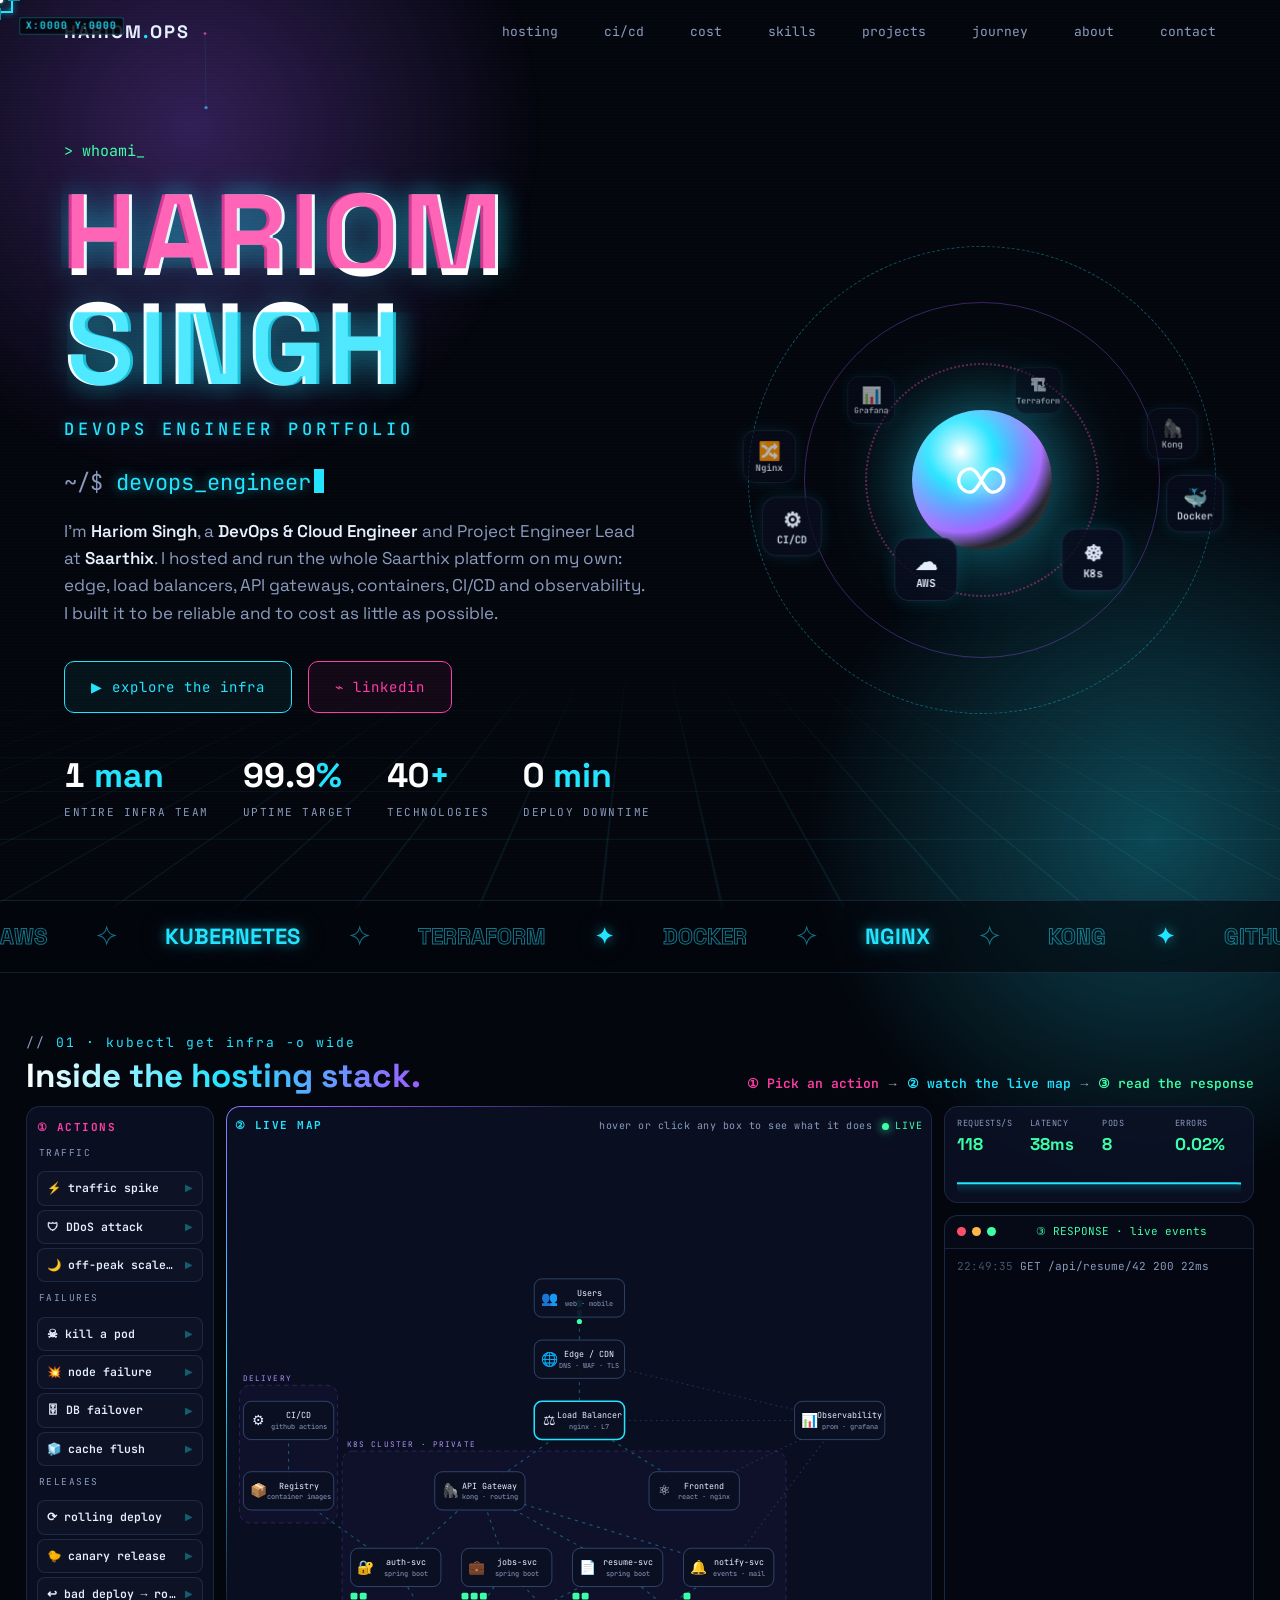
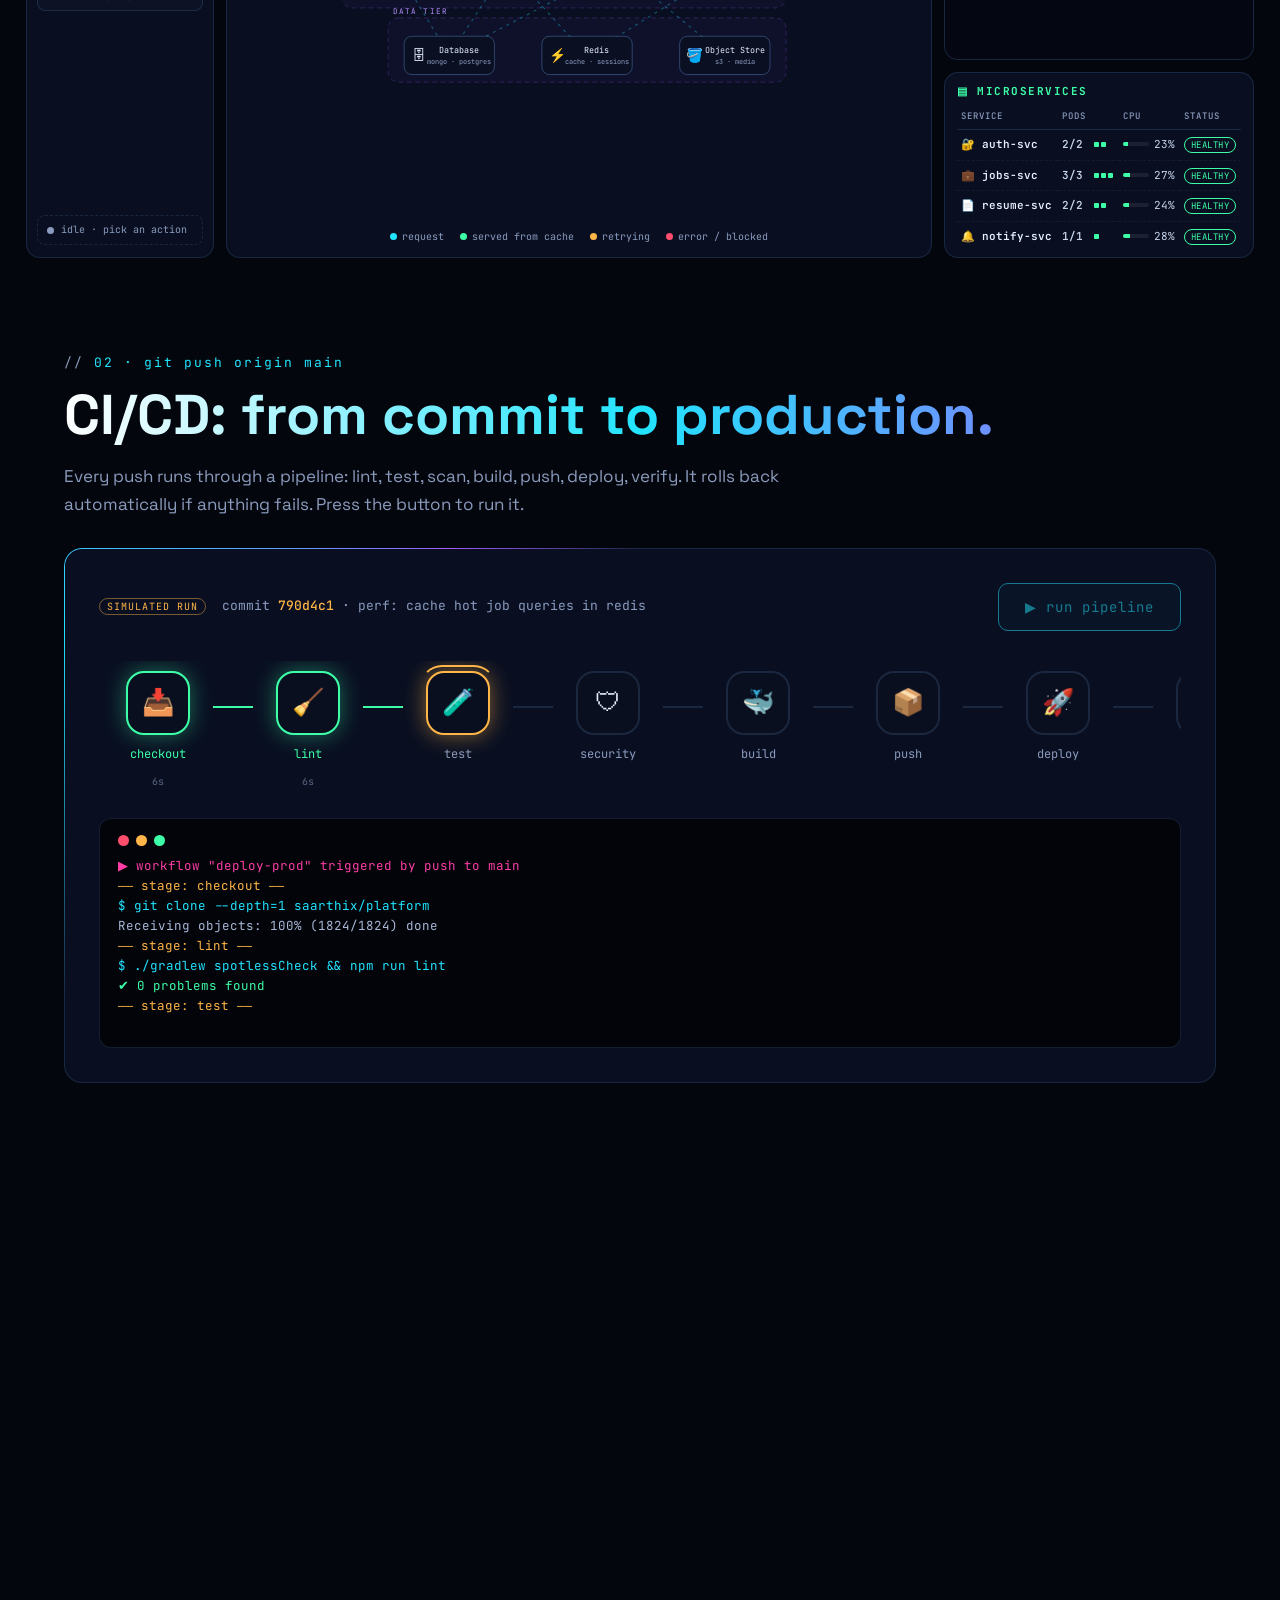
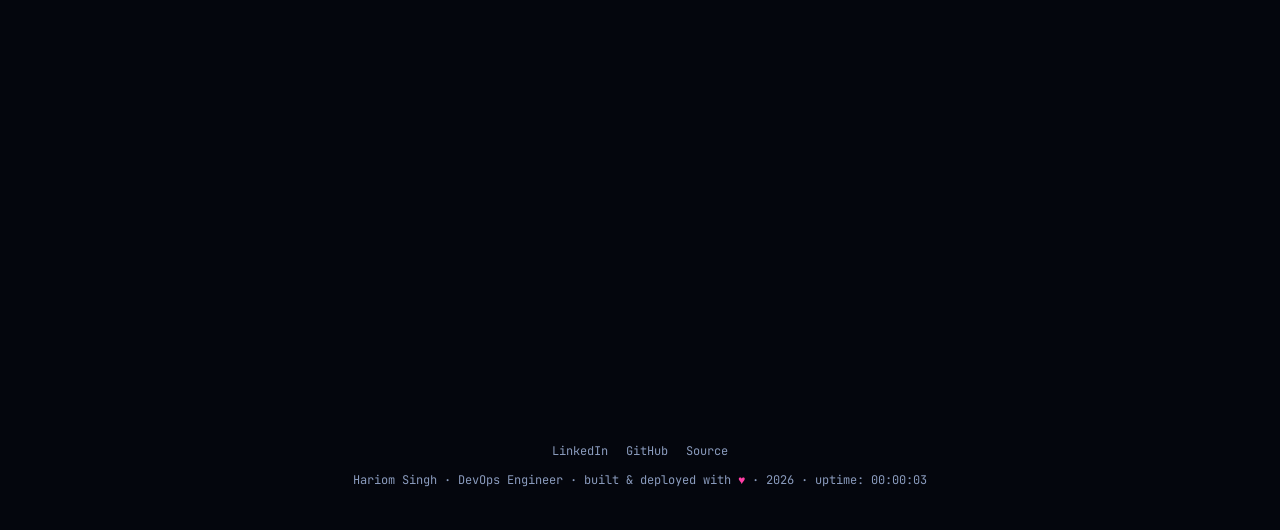
==== commit 3f6fe9ed: "SEO/performance audit: accurate content, faster mobile, projects section Content accuracy - Remove t" ====
--- a/index.html
+++ b/index.html
@@ -4,7 +4,7 @@
 <meta charset="utf-8">
 <meta name="viewport" content="width=device-width, initial-scale=1">
 <title>Hariom Singh – DevOps Engineer Portfolio | AWS, Kubernetes, CI/CD</title>
-<meta name="description" content="Hariom Singh is a DevOps Engineer who single-handedly built and hosts the Saarthix platform: AWS, Kubernetes, Terraform, CI/CD, load balancers and API gateways.">
+<meta name="description" content="DevOps portfolio of Hariom Singh, a DevOps Engineer who built and runs the Saarthix platform solo: load balancers, API gateways, CI/CD and monitoring.">
 <meta name="author" content="Hariom Singh">
 <meta name="keywords" content="Hariom Singh, DevOps Engineer, DevOps Engineer Portfolio, Cloud Engineer, SRE, Site Reliability Engineer, Platform Engineer, AWS, Kubernetes, Terraform, Docker, CI/CD, GitHub Actions, Nginx, Kong, Prometheus, Grafana, Saarthix">
 <meta name="robots" content="index, follow, max-image-preview:large, max-snippet:-1, max-video-preview:-1">
@@ -23,8 +23,8 @@
 <meta property="og:site_name" content="Hariom Singh · DevOps">
 <meta property="og:url" content="https://hariomsinghdevops.prsoftwares.in/">
 <meta property="og:title" content="Hariom Singh – DevOps Engineer Portfolio">
-<meta property="og:description" content="DevOps Engineer who single-handedly built, hosts and runs the entire Saarthix platform: load balancers, API gateways, Kubernetes, CI/CD and observability, at minimal cost.">
-<meta property="og:image" content="https://hariomsinghdevops.prsoftwares.in/og-image.png">
+<meta property="og:description" content="DevOps Engineer who single-handedly built, hosts and runs the entire Saarthix platform: load balancers, API gateways, containers, CI/CD and observability, on a startup budget.">
+<meta property="og:image" content="https://hariomsinghdevops.prsoftwares.in/og-image.jpg">
 <meta property="og:image:width" content="1200">
 <meta property="og:image:height" content="630">
 <meta property="og:image:alt" content="Hariom Singh – DevOps Engineer · Cloud · SRE">
@@ -33,8 +33,8 @@
 <meta property="profile:last_name" content="Singh">
 <meta name="twitter:card" content="summary_large_image">
 <meta name="twitter:title" content="Hariom Singh – DevOps Engineer Portfolio">
-<meta name="twitter:description" content="Built, hosts and runs the entire Saarthix platform solo: AWS, Kubernetes, Terraform, CI/CD, load balancers and API gateways.">
-<meta name="twitter:image" content="https://hariomsinghdevops.prsoftwares.in/og-image.png">
+<meta name="twitter:description" content="Built, hosts and runs the entire Saarthix platform solo: load balancers, API gateways, CI/CD and observability. Skills: AWS, Kubernetes, Terraform.">
+<meta name="twitter:image" content="https://hariomsinghdevops.prsoftwares.in/og-image.jpg">
 <meta name="twitter:image:alt" content="Hariom Singh – DevOps Engineer · Cloud · SRE">
 
 <!-- Structured data: who this page is about -->
@@ -49,10 +49,10 @@
       "givenName": "Hariom",
       "familyName": "Singh",
       "alternateName": ["Hariom", "Hariom Singh DevOps"],
-      "jobTitle": ["DevOps Engineer", "Project Engineering Lead"],
-      "description": "DevOps Engineer and Project Engineering Lead at Saarthix who single-handedly built, hosts and runs the Saarthix platform: load balancers, API gateways, Kubernetes, CI/CD pipelines and observability, at minimal cost.",
+      "jobTitle": ["DevOps Engineer", "Project Engineer Lead"],
+      "description": "DevOps Engineer and Project Engineer Lead at Saarthix who single-handedly built, hosts and runs the Saarthix platform: load balancers, API gateways, containers, CI/CD pipelines and monitoring, on a startup budget.",
       "url": "https://hariomsinghdevops.prsoftwares.in/",
-      "image": "https://hariomsinghdevops.prsoftwares.in/og-image.png",
+      "image": "https://hariomsinghdevops.prsoftwares.in/og-image.jpg",
       "worksFor": { "@type": "Organization", "name": "Saarthix" },
       "sameAs": [
         "https://www.linkedin.com/in/hariom2003/",
@@ -69,7 +69,7 @@
       "dateModified": "2026-10-15",
       "mainEntity": { "@id": "https://hariomsinghdevops.prsoftwares.in/#person" },
       "isPartOf": { "@id": "https://hariomsinghdevops.prsoftwares.in/#website" },
-      "primaryImageOfPage": "https://hariomsinghdevops.prsoftwares.in/og-image.png"
+      "primaryImageOfPage": "https://hariomsinghdevops.prsoftwares.in/og-image.jpg"
     },
     {
       "@type": "WebSite",
@@ -85,10 +85,10 @@
 }
 </script>
 
-<link rel="preconnect" href="https://fonts.googleapis.com">
-<link rel="preconnect" href="https://fonts.gstatic.com" crossorigin>
-<link href="https://fonts.googleapis.com/css2?family=Orbitron:wght@500;700;800;900&family=Space+Grotesk:wght@400;500;600;700&family=JetBrains+Mono:wght@400;500;700&display=swap" rel="stylesheet">
-<link rel="stylesheet" href="styles.css">
+<link rel="preload" href="/fonts/orbitron-latin.woff2" as="font" type="font/woff2" crossorigin>
+<link rel="preload" href="/fonts/space-grotesk-latin.woff2" as="font" type="font/woff2" crossorigin>
+<link rel="preload" href="/fonts/jetbrains-mono-latin.woff2" as="font" type="font/woff2" crossorigin>
+<link rel="stylesheet" href="/styles.css">
 </head>
 <body class="loading">
 
@@ -115,6 +115,7 @@
     <li><a href="#pipeline">ci/cd</a></li>
     <li><a href="#cost">cost</a></li>
     <li><a href="#skills">skills</a></li>
+    <li><a href="#projects">projects</a></li>
     <li><a href="#journey">journey</a></li>
     <li><a href="#about">about</a></li>
     <li><a href="#contact">contact</a></li>
@@ -131,18 +132,18 @@
       <h1 class="hero-h1"><span class="glitch" data-text="HARIOM SINGH">HARIOM SINGH</span><span class="h1-sub">DevOps Engineer Portfolio</span></h1>
       <div class="hero-role" aria-hidden="true">~/$ <span class="typed" id="typed"></span><span class="caret"></span></div>
       <p class="hero-desc">
-        I'm <b>Hariom Singh</b>, a <b>DevOps &amp; Cloud Engineer</b> and Project Engineering Lead at <b>Saarthix</b>.
+        I'm <b>Hariom Singh</b>, a <b>DevOps &amp; Cloud Engineer</b> and Project Engineer Lead at <b>Saarthix</b>.
         I hosted and run the whole Saarthix platform on my own: edge, load balancers, API gateways,
-        Kubernetes, CI/CD and observability. I built it to be reliable and to cost as little as possible.
+        containers, CI/CD and observability. I built it to be reliable and to cost as little as possible.
       </p>
       <div class="hero-cta">
         <a href="#hosting" class="btn magnetic">▶ explore the infra</a>
         <a href="https://www.linkedin.com/in/hariom2003/" target="_blank" rel="noopener" class="btn alt magnetic">⌁ linkedin</a>
       </div>
       <div class="hero-stats">
-        <div class="stat"><div class="num" data-count="1" data-suffix=" man">0</div><div class="lbl">entire infra team</div></div>
-        <div class="stat"><div class="num" data-count="99.9" data-dec="1" data-suffix="%">0</div><div class="lbl">uptime target</div></div>
-        <div class="stat"><div class="num" data-count="40" data-suffix="+">0</div><div class="lbl">technologies</div></div>
+        <div class="stat"><div class="num" data-count="1" data-suffix=" man">1</div><div class="lbl">entire infra team</div></div>
+        <div class="stat"><div class="num" data-count="99.9" data-dec="1" data-suffix="%">99.9</div><div class="lbl">uptime target</div></div>
+        <div class="stat"><div class="num" data-count="40" data-suffix="+">40</div><div class="lbl">technologies</div></div>
         <div class="stat"><div class="num" data-count="0" data-suffix=" min">0</div><div class="lbl">deploy downtime</div></div>
       </div>
     </div>
@@ -225,11 +226,11 @@
 <section id="pipeline">
   <div class="container">
     <div class="sec-tag reveal">02 · git push origin main</div>
-    <h2 class="sec-title reveal d1">From commit to production.</h2>
+    <h2 class="sec-title reveal d1">CI/CD: from commit to production.</h2>
     <p class="sec-sub reveal d2">Every push runs through a pipeline: lint, test, scan, build, push, deploy, verify. It rolls back automatically if anything fails. Press the button to run it.</p>
     <div class="glass pipe neon reveal">
       <div class="pipe-head">
-        <div class="commit">commit <b id="sha">a1b2c3d</b> · <span id="cmsg">feat: add job recommendations API</span></div>
+        <div class="commit"><span class="sim-tag">simulated run</span> commit <b id="sha">a1b2c3d</b> · <span id="cmsg">feat: add job recommendations API</span></div>
         <button class="btn" id="btn-run">▶ run pipeline</button>
       </div>
       <div class="stages" id="stages"></div>
@@ -242,17 +243,18 @@
 <section id="cost">
   <div class="container">
     <div class="sec-tag reveal">03 · aws ce get-cost-and-usage</div>
-    <h2 class="sec-title reveal d1">Production-grade, startup budget.</h2>
+    <h2 class="sec-title reveal d1">Cost optimization on a startup budget.</h2>
     <p class="sec-sub reveal d2">I kept monthly spend as low as possible without dropping reliability. These are the main areas I optimized.</p>
     <div class="cost-grid">
       <div class="glass cost-chart reveal">
         <div class="bars" id="bars"></div>
         <div class="legend"><span class="lb">typical managed setup</span><span class="la">my architecture</span></div>
+        <p class="legend-note">Illustrative relative comparison, not billed figures.</p>
       </div>
       <div class="cost-side">
         <div class="glass saving neon reveal d1">
-          <div class="big"><span id="save-pct">0</span>%</div>
-          <div class="cap">MONTHLY INFRA COST SAVED</div>
+          <div class="big">6</div>
+          <div class="cap">COST LEVERS IN PRODUCTION</div>
         </div>
         <ul class="glass tactics reveal d2">
           <li><b>01</b>Right-sized compute, with ARM/Graviton and spot capacity where it fits</li>
@@ -271,7 +273,7 @@
 <section id="skills">
   <div class="container">
     <div class="sec-tag reveal">04 · helm list --all-namespaces</div>
-    <h2 class="sec-title reveal d1">The toolbox.</h2>
+    <h2 class="sec-title reveal d1">The toolbox: DevOps skills &amp; tools.</h2>
     <p class="sec-sub reveal d2">The tools I use day to day across cloud, containers, automation, observability, security and data. <b style="color:var(--cyan)">Click any skill</b> to see what it&#39;s used for.</p>
     <div class="skills-grid">
       <div class="galaxy reveal" id="galaxy">
@@ -328,10 +330,35 @@
   </div>
 </section>
 
+<!-- ================= PROJECTS ================= -->
+<section id="projects">
+  <div class="container">
+    <div class="sec-tag reveal">06 · ls ~/projects</div>
+    <h2 class="sec-title reveal d1">DevOps projects.</h2>
+    <p class="sec-sub reveal d2">The real work behind this DevOps portfolio, with a write-up or the source for each.</p>
+    <div class="proj-grid">
+      <article class="glass proj reveal tilt">
+        <div class="proj-tag">PRODUCTION · SAARTHIX</div>
+        <h3>Saarthix platform hosting</h3>
+        <p>Designed and run the hosting for the Saarthix platform single-handedly: Cloudflare at the edge, load balancing, an API gateway, containerised Spring Boot and React services, CI/CD and monitoring, on a startup budget.</p>
+        <div class="chips"><span class="chip">Cloudflare</span><span class="chip">Nginx</span><span class="chip">API gateway</span><span class="chip">Docker</span><span class="chip">Spring Boot</span><span class="chip">React</span><span class="chip">CI/CD</span></div>
+        <div class="proj-links"><a class="btn sm" href="/saarthix-case-study">Read the Saarthix case study →</a></div>
+      </article>
+      <article class="glass proj reveal d1 tilt">
+        <div class="proj-tag">OPEN SOURCE · THIS SITE</div>
+        <h3>DevOps portfolio on Cloudflare</h3>
+        <p>This site: hand-written HTML, CSS and JavaScript with no build step, deployed from GitHub to Cloudflare on every push. It ships security and caching headers, clean-URL redirects, a sitemap, structured data and IndexNow, and is tuned for Core Web Vitals.</p>
+        <div class="chips"><span class="chip">Cloudflare</span><span class="chip">GitHub</span><span class="chip">HTML · CSS · JS</span><span class="chip">Web performance</span><span class="chip">Technical SEO</span></div>
+        <div class="proj-links"><a class="btn sm" href="https://github.com/Hariom00027/Portfolio-devops" target="_blank" rel="noopener">View the source on GitHub →</a></div>
+      </article>
+    </div>
+  </div>
+</section>
+
 <!-- ================= JOURNEY ================= -->
 <section id="journey">
   <div class="container">
-    <div class="sec-tag reveal">06 · git log --oneline</div>
+    <div class="sec-tag reveal">07 · git log --oneline</div>
     <h2 class="sec-title reveal d1">The Saarthix journey.</h2>
     <p class="sec-sub reveal d2">From the first commit to a production platform run by one person, in six steps.</p>
     <div class="journey reveal" id="journey-track"><div class="j-line"><i></i></div>
@@ -349,7 +376,7 @@
 <!-- ================= ABOUT / SHIFT ================= -->
 <section id="about">
   <div class="container">
-    <div class="sec-tag reveal">07 · git checkout -b devops</div>
+    <div class="sec-tag reveal">08 · git checkout -b devops</div>
     <h2 class="sec-title reveal d1">From shipping features<br>to running the platform.</h2>
     <p class="sec-sub reveal d2">I started out writing the product. Then I took over everything it runs on. Now I want to do that full time, building platforms that are secure, observable, automated and cheap to run.</p>
 
@@ -397,7 +424,7 @@
 <section id="contact">
   <div class="container">
     <div class="glass contact-box neon reveal">
-      <div class="sec-tag">08 · kubectl apply -f hire-me.yaml</div>
+      <div class="sec-tag">09 · kubectl apply -f hire-me.yaml</div>
       <h2>Let's build<br>something <span>reliable</span>.</h2>
       <p>I'm open to DevOps, Cloud, SRE and Platform Engineering roles where reliability, security and automation matter.</p>
       <a href="https://www.linkedin.com/in/hariom2003/" target="_blank" rel="noopener" class="btn magnetic">⌁ connect on linkedin</a>
--- a/styles.css
+++ b/styles.css
@@ -1,3 +1,8 @@
+/* Self-hosted fonts (latin subset, variable weights). Preloaded from the HTML head. */
+@font-face { font-family: "Orbitron"; src: url("/fonts/orbitron-latin.woff2") format("woff2"); font-weight: 400 900; font-style: normal; font-display: swap; }
+@font-face { font-family: "Space Grotesk"; src: url("/fonts/space-grotesk-latin.woff2") format("woff2"); font-weight: 300 700; font-style: normal; font-display: swap; }
+@font-face { font-family: "JetBrains Mono"; src: url("/fonts/jetbrains-mono-latin.woff2") format("woff2"); font-weight: 100 800; font-style: normal; font-display: swap; }
+
 :root {
   --bg: #04060d;
   --bg-2: #0a0f1f;
@@ -211,14 +216,14 @@
   92% { clip-path: inset(15% 0 70% 0); transform: translate(-5px, 2px); }
   100% { clip-path: inset(100% 0 0 0); }
 }
-.hero-role { font-family: var(--mono); font-size: clamp(16px, 2.2vw, 22px); margin: 22px 0 18px; color: var(--muted); min-height: 1.6em; }
+.hero-role { font-family: var(--mono); font-size: clamp(16px, 2.2vw, 22px); margin: 22px 0 18px; color: var(--muted); height: 1.6em; white-space: nowrap; overflow: hidden; contain: strict; }
 .hero-role .typed { color: var(--cyan); text-shadow: var(--glow-c); }
 .hero-role .caret { display: inline-block; width: 10px; height: 1.1em; background: var(--cyan); vertical-align: -3px; animation: blink .8s steps(1) infinite; margin-left: 3px; }
 .hero-desc { color: var(--muted); font-size: 17px; max-width: 580px; margin-bottom: 34px; }
 .hero-desc b { color: var(--text); font-weight: 600; }
 .hero-cta { display: flex; gap: 16px; flex-wrap: wrap; }
 .hero-stats { display: flex; gap: 34px; margin-top: 36px; flex-wrap: wrap; }
-.stat .num { font-family: var(--display); font-size: 34px; font-weight: 800; color: #fff; }
+.stat .num { font-family: var(--display); font-size: 34px; font-weight: 800; color: #fff; font-variant-numeric: tabular-nums; }
 .stat .num::after { content: attr(data-suffix); color: var(--cyan); }
 .stat .lbl { font-family: var(--mono); font-size: 11px; color: var(--muted); letter-spacing: 1.5px; text-transform: uppercase; }
 
@@ -718,3 +723,32 @@
 .cs-link { margin-top: 18px; font-family: var(--mono); font-size: 13px; }
 .cs-link a { color: var(--cyan); border-bottom: 1px dashed rgba(34,228,255,.5); }
 .cs-link a:hover { color: #fff; }
+
+/* phones and touch devices: keep the look, drop the most expensive always-on effects */
+@media (max-width: 760px), (pointer: coarse) {
+  .glitch::before, .glitch::after { animation: none; display: none; }
+  .grid-floor::before, .noise-glow { animation: none; }
+  .scanlines { display: none; }
+}
+
+/* Skip layout/paint of below-the-fold sections until they approach the viewport.
+   Content stays in the DOM (crawlable, find-in-page works); sizes are remembered once rendered. */
+main > section:not(#hero) { content-visibility: auto; contain-intrinsic-size: auto 900px; }
+#hosting { contain-intrinsic-size: auto 100vh; }
+
+.legend-note { margin-top: 8px; font-family: var(--mono); font-size: 11px; color: var(--muted); opacity: .8; }
+.sim-tag { font-size: 10px; letter-spacing: 1px; text-transform: uppercase; color: var(--amber); border: 1px solid rgba(255,181,71,.45); border-radius: 10px; padding: 1px 7px; margin-right: 8px; }
+/* in-article links must not rely on colour alone */
+.cs p a, .cs li a, .cs-meta a, .crumbs a { text-decoration: underline; text-underline-offset: 3px; }
+
+/* ---------- Projects ---------- */
+.proj-grid { display: grid; grid-template-columns: repeat(auto-fit, minmax(300px, 1fr)); gap: 20px; }
+.proj { padding: 26px 26px 22px; display: flex; flex-direction: column; }
+.proj-tag { font-family: var(--mono); font-size: 11px; letter-spacing: 2px; color: var(--pink); }
+.proj h3 { font-family: var(--display); font-size: 20px; margin: 8px 0 10px; }
+.proj p { color: #c3cfe6; font-size: 15px; }
+.proj-links { margin-top: auto; padding-top: 18px; }
+@media (max-width: 760px) { .proj-grid { grid-template-columns: 1fr; } }
+
+/* anchor jumps land below the fixed nav */
+main > section { scroll-margin-top: 12px; }
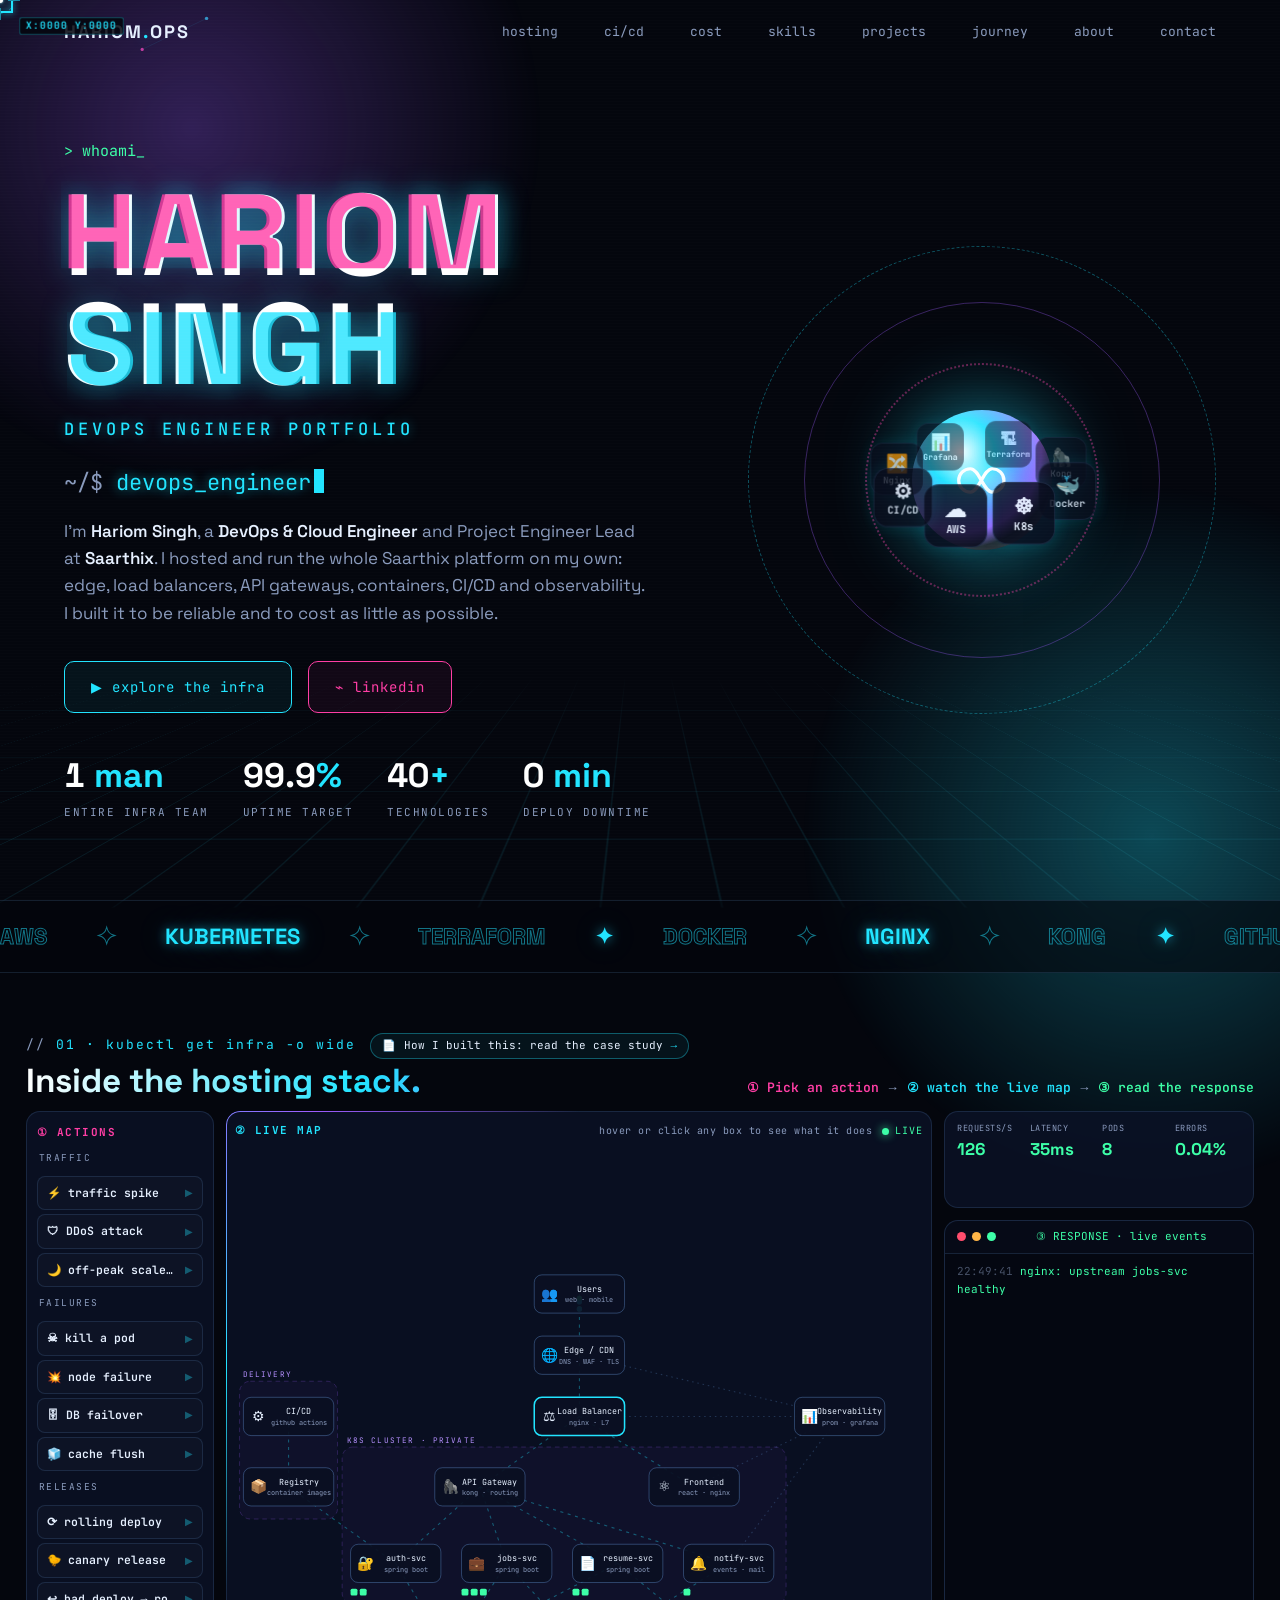
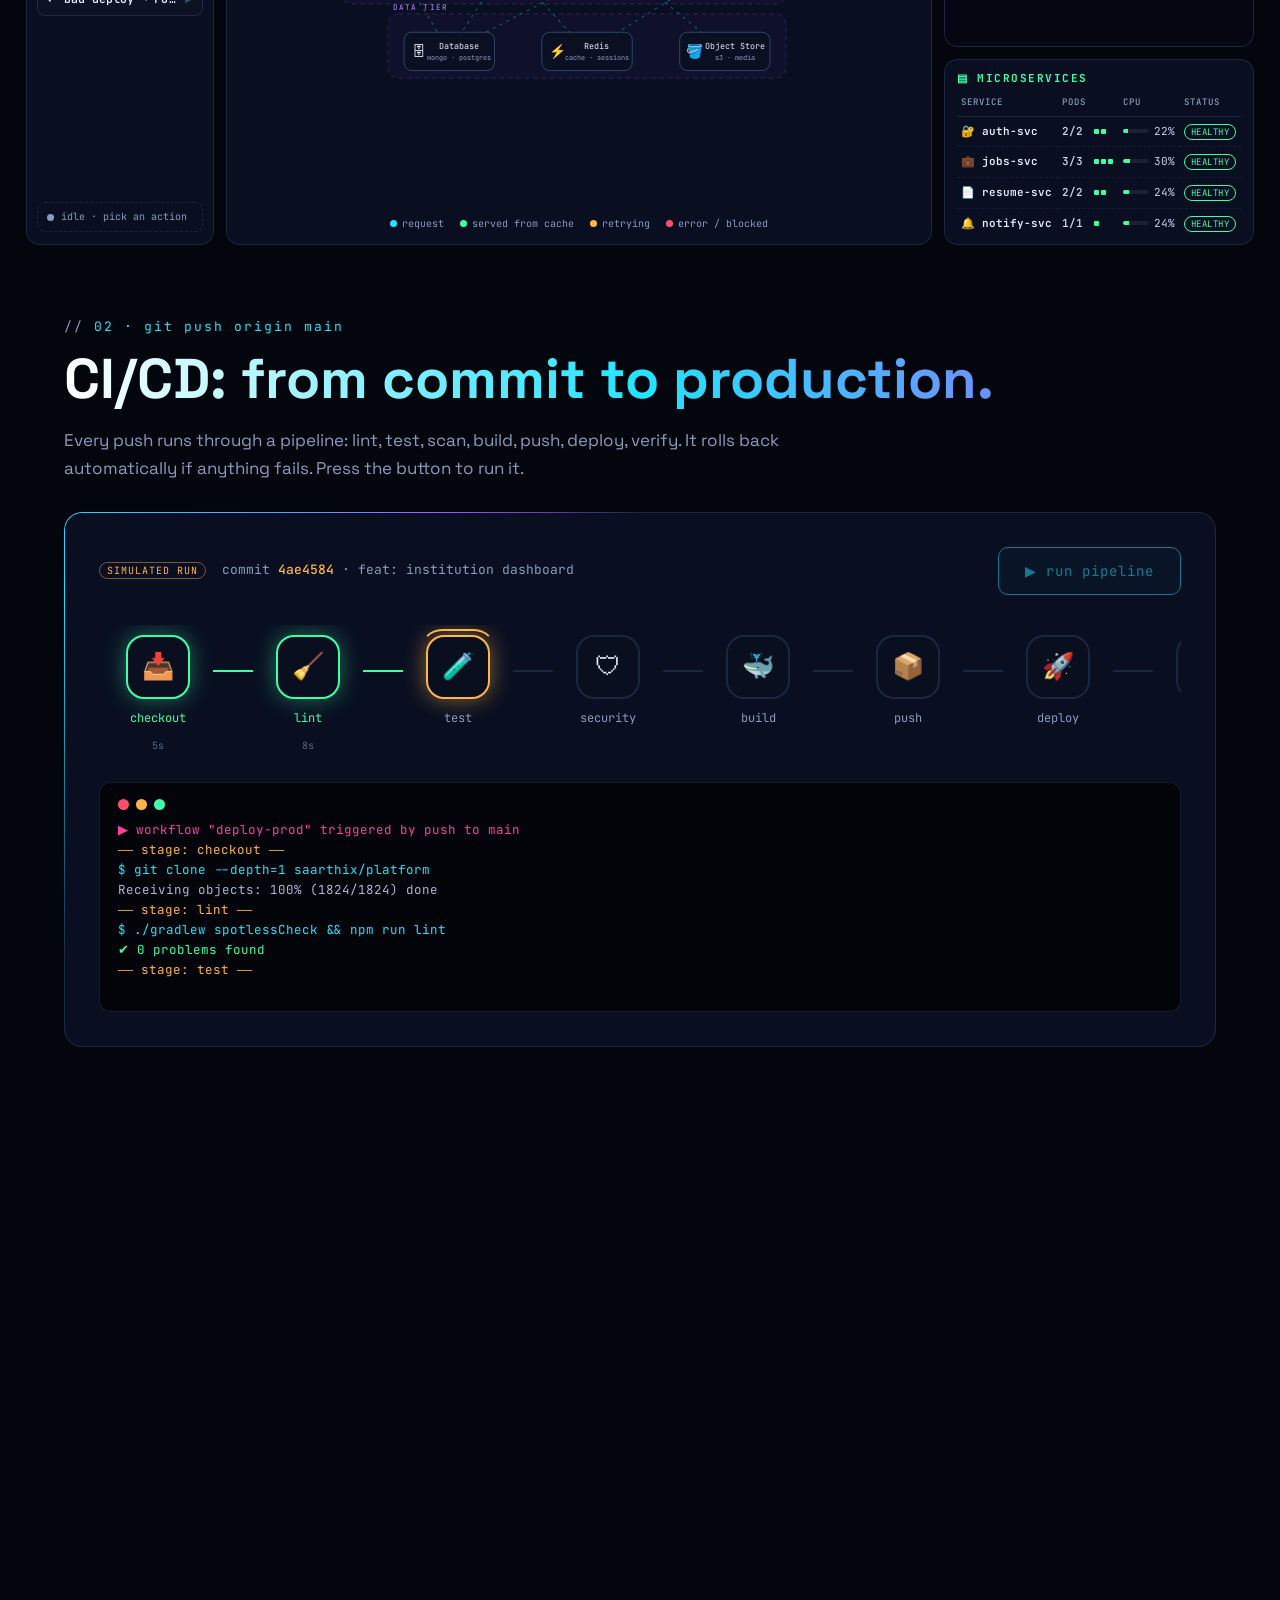
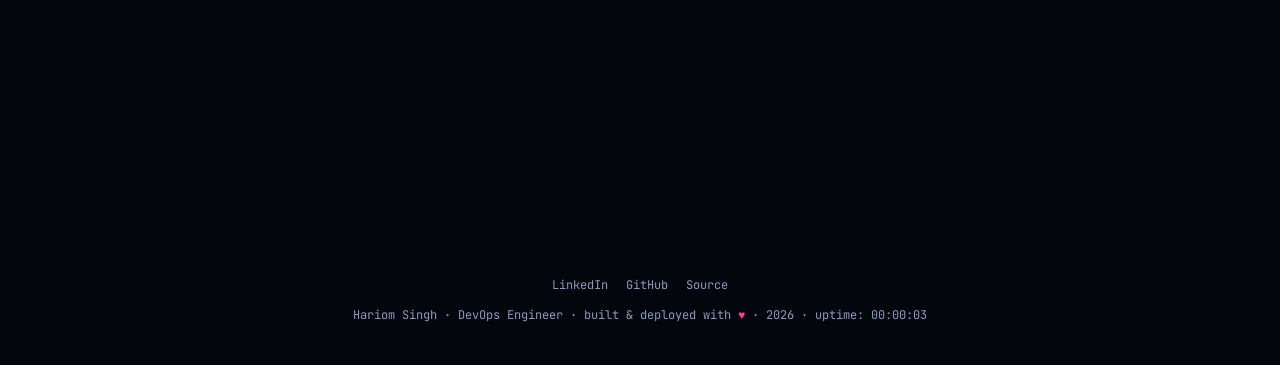
==== commit 7dd18e81: "Redesign projects section, replace plain-text links with styled CTAs - Projects: featured Saarthix c" ====
--- a/index.html
+++ b/index.html
@@ -91,6 +91,10 @@
 <link rel="stylesheet" href="/styles.css">
 </head>
 <body class="loading">
+<svg width="0" height="0" style="position:absolute" aria-hidden="true">
+  <symbol id="i-gh" viewBox="0 0 16 16"><path fill="currentColor" d="M8 0C3.58 0 0 3.58 0 8c0 3.54 2.29 6.53 5.47 7.59.4.07.55-.17.55-.38 0-.19-.01-.82-.01-1.49-2.01.37-2.53-.49-2.69-.94-.09-.23-.48-.94-.82-1.13-.28-.15-.68-.52-.01-.53.63-.01 1.08.58 1.23.82.72 1.21 1.87.87 2.33.66.07-.52.28-.87.51-1.07-1.78-.2-3.64-.89-3.64-3.95 0-.87.31-1.59.82-2.15-.08-.2-.36-1.02.08-2.12 0 0 .67-.21 2.2.82.64-.18 1.32-.27 2-.27.68 0 1.36.09 2 .27 1.53-1.04 2.2-.82 2.2-.82.44 1.1.16 1.92.08 2.12.51.56.82 1.27.82 2.15 0 3.07-1.87 3.75-3.65 3.95.29.25.54.73.54 1.48 0 1.07-.01 1.93-.01 2.2 0 .21.15.46.55.38A8.013 8.013 0 0016 8c0-4.42-3.58-8-8-8z"/></symbol>
+  <symbol id="i-ext" viewBox="0 0 16 16"><path d="M9 2h5v5M14 2L7 9M12 9.5V14H2V4h4.5" fill="none" stroke="currentColor" stroke-width="1.6" stroke-linecap="round" stroke-linejoin="round"/></symbol>
+</svg>
 
 <!-- Boot sequence -->
 <div id="boot">
@@ -167,7 +171,7 @@
   <div class="container dash-wrap">
     <div class="dash-head reveal">
       <div>
-        <div class="sec-tag">01 · kubectl get infra -o wide</div>
+        <div class="dash-tagrow"><div class="sec-tag">01 · kubectl get infra -o wide</div><a class="pill-link" href="/saarthix-case-study"><span aria-hidden="true">📄</span> How I built this: read the case study <i aria-hidden="true">→</i></a></div>
         <h2 class="sec-title">Inside the hosting stack.</h2>
       </div>
       <p class="dash-how"><b class="c-pink">① Pick an action</b> <span>→</span> <b class="c-cyan">② watch the live map</b> <span>→</span> <b class="c-green">③ read the response</b></p>
@@ -218,7 +222,6 @@
         </div>
       </div>
     </div>
-    <p class="cs-link reveal">→ Read the full write-up: <a href="/saarthix-case-study">How I hosted the Saarthix platform solo at minimal cost (DevOps case study)</a></p>
   </div>
 </section>
 
@@ -248,8 +251,7 @@
     <div class="cost-grid">
       <div class="glass cost-chart reveal">
         <div class="bars" id="bars"></div>
-        <div class="legend"><span class="lb">typical managed setup</span><span class="la">my architecture</span></div>
-        <p class="legend-note">Illustrative relative comparison, not billed figures.</p>
+        <div class="legend"><span class="lb">typical managed setup</span><span class="la">my architecture</span><em class="legend-tag" title="Relative comparison, not billed figures">illustrative</em></div>
       </div>
       <div class="cost-side">
         <div class="glass saving neon reveal d1">
@@ -334,24 +336,147 @@
 <section id="projects">
   <div class="container">
     <div class="sec-tag reveal">06 · ls ~/projects</div>
-    <h2 class="sec-title reveal d1">DevOps projects.</h2>
-    <p class="sec-sub reveal d2">The real work behind this DevOps portfolio, with a write-up or the source for each.</p>
-    <div class="proj-grid">
-      <article class="glass proj reveal tilt">
-        <div class="proj-tag">PRODUCTION · SAARTHIX</div>
+    <h2 class="sec-title reveal d1">DevOps &amp; engineering projects.</h2>
+    <p class="sec-sub reveal d2">Production infrastructure first, then the apps, models and sites I've built along the way. Every project links to its write-up, its source or a live demo.</p>
+
+    <!-- featured -->
+    <article class="glass neon pfeat reveal" data-cat="devops">
+      <div class="pfeat-body">
+        <div class="pf-kicker"><span class="pf-star">★</span> FEATURED · IN PRODUCTION</div>
         <h3>Saarthix platform hosting</h3>
-        <p>Designed and run the hosting for the Saarthix platform single-handedly: Cloudflare at the edge, load balancing, an API gateway, containerised Spring Boot and React services, CI/CD and monitoring, on a startup budget.</p>
+        <p>I designed, hosted and run the entire Saarthix platform on my own, from DNS to database, built to stay reliable and cost as little as possible.</p>
+        <ul class="pf-points">
+          <li>Cloudflare at the edge for DNS, CDN, TLS and WAF</li>
+          <li>Load balancer and API gateway as the single front door</li>
+          <li>Containerised Spring Boot and React services shipped by CI/CD</li>
+          <li>Monitoring and alerting so one person can run it</li>
+        </ul>
         <div class="chips"><span class="chip">Cloudflare</span><span class="chip">Nginx</span><span class="chip">API gateway</span><span class="chip">Docker</span><span class="chip">Spring Boot</span><span class="chip">React</span><span class="chip">CI/CD</span></div>
-        <div class="proj-links"><a class="btn sm" href="/saarthix-case-study">Read the Saarthix case study →</a></div>
-      </article>
-      <article class="glass proj reveal d1 tilt">
-        <div class="proj-tag">OPEN SOURCE · THIS SITE</div>
-        <h3>DevOps portfolio on Cloudflare</h3>
-        <p>This site: hand-written HTML, CSS and JavaScript with no build step, deployed from GitHub to Cloudflare on every push. It ships security and caching headers, clean-URL redirects, a sitemap, structured data and IndexNow, and is tuned for Core Web Vitals.</p>
-        <div class="chips"><span class="chip">Cloudflare</span><span class="chip">GitHub</span><span class="chip">HTML · CSS · JS</span><span class="chip">Web performance</span><span class="chip">Technical SEO</span></div>
-        <div class="proj-links"><a class="btn sm" href="https://github.com/Hariom00027/Portfolio-devops" target="_blank" rel="noopener">View the source on GitHub →</a></div>
-      </article>
-    </div>
+        <div class="pf-actions">
+          <a class="btn" href="/saarthix-case-study">Read the case study →</a>
+          <a class="btn alt" href="#hosting">Explore the live map ↑</a>
+        </div>
+      </div>
+      <div class="pfeat-visual" aria-hidden="true">
+        <div class="pv-line"><i></i></div>
+        <div class="pv-layer c"><span>🌐</span>Edge / CDN<em>DNS · WAF · TLS</em></div>
+        <div class="pv-layer c"><span>⚖</span>Load balancer<em>health-checked</em></div>
+        <div class="pv-layer v"><span>🚪</span>API gateway<em>auth · rate limits</em></div>
+        <div class="pv-layer v"><span>📦</span>Services<em>Spring Boot · React</em></div>
+        <div class="pv-layer g"><span>🗄</span>Data<em>DB · cache · storage</em></div>
+      </div>
+    </article>
+
+    <!-- filters -->
+    <div class="pfilters reveal" role="group" aria-label="Filter projects">
+      <button type="button" class="pf-btn on" data-f="all">All <b></b></button>
+      <button type="button" class="pf-btn" data-f="devops">DevOps &amp; Cloud <b></b></button>
+      <button type="button" class="pf-btn" data-f="web">Web <b></b></button>
+      <button type="button" class="pf-btn" data-f="ml">ML &amp; Data <b></b></button>
+      <button type="button" class="pf-btn" data-f="android">Android <b></b></button>
+    </div>
+
+    <div class="pgrid">
+      <article class="pcard" data-cat="devops">
+        <div class="pc-bar"><i></i><i></i><i></i><code>~/saarthix-test</code><span class="pc-lang" style="--l:#3dffa8">Docker</span></div>
+        <div class="pc-body">
+          <span class="pc-cat">DevOps &amp; Cloud</span>
+          <h3>Saarthi-Test: containerised stack</h3>
+          <p>A test-hosting version of SaarthiX: a React (Vite) frontend served by Nginx, a Spring Boot (Java 17) API and MongoDB 6, wired together with Docker Compose, with health-checked start-up ordering and a persistent data volume.</p>
+          <div class="chips"><span class="chip">Docker Compose</span><span class="chip">Nginx</span><span class="chip">Spring Boot</span><span class="chip">React</span><span class="chip">MongoDB</span></div>
+        </div>
+        <div class="pc-links"><a href="https://github.com/Hariom00027/saarthix-test" target="_blank" rel="noopener"><svg><use href="#i-gh"/></svg>Source</a></div>
+      </article>
+
+      <article class="pcard" data-cat="devops web">
+        <div class="pc-bar"><i></i><i></i><i></i><code>~/Portfolio-devops</code><span class="pc-lang" style="--l:#22e4ff">JavaScript</span></div>
+        <div class="pc-body">
+          <span class="pc-cat">DevOps &amp; Cloud · Web</span>
+          <h3>This portfolio, on Cloudflare</h3>
+          <p>Hand-written HTML, CSS and JavaScript with no build step, deployed from GitHub to Cloudflare on every push, with security and caching headers, clean-URL redirects, structured data, IndexNow and Core Web Vitals tuning.</p>
+          <div class="chips"><span class="chip">Cloudflare</span><span class="chip">GitHub</span><span class="chip">Web performance</span><span class="chip">Technical SEO</span></div>
+        </div>
+        <div class="pc-links"><a href="https://github.com/Hariom00027/Portfolio-devops" target="_blank" rel="noopener"><svg><use href="#i-gh"/></svg>Source</a><a href="/" class="pc-live"><svg><use href="#i-ext"/></svg>Live</a></div>
+      </article>
+
+      <article class="pcard" data-cat="ml devops">
+        <div class="pc-bar"><i></i><i></i><i></i><code>~/customer-lifetime-value</code><span class="pc-lang" style="--l:#ffb547">Python</span></div>
+        <div class="pc-body">
+          <span class="pc-cat">ML &amp; Data · Deployment</span>
+          <h3>Customer lifetime value prediction</h3>
+          <p>Predicts customer lifetime value on an online-retail dataset with probabilistic models (the lifetimes library), packaged as a Streamlit app with a Procfile and setup script so it deploys with a single command.</p>
+          <div class="chips"><span class="chip">Python</span><span class="chip">lifetimes</span><span class="chip">Streamlit</span><span class="chip">Procfile deploy</span></div>
+        </div>
+        <div class="pc-links"><a href="https://github.com/Hariom00027/Customer-Lifetime-Value-Prediction" target="_blank" rel="noopener"><svg><use href="#i-gh"/></svg>Source</a></div>
+      </article>
+
+      <article class="pcard" data-cat="web">
+        <div class="pc-bar"><i></i><i></i><i></i><code>~/laxmikant-pandey</code><span class="pc-lang" style="--l:#9d5cff">HTML · CSS</span></div>
+        <div class="pc-body">
+          <span class="pc-cat">Web</span>
+          <h3>Laxmikant Pandey tribute site</h3>
+          <p>A tribute website with particle backgrounds, 3D tilt cards and a lightbox gallery, deployed on Vercel with single-page rewrites.</p>
+          <div class="chips"><span class="chip">HTML</span><span class="chip">CSS</span><span class="chip">JavaScript</span><span class="chip">Vercel</span></div>
+        </div>
+        <div class="pc-links"><a href="https://github.com/Hariom00027/Laxmikant-Pandey" target="_blank" rel="noopener"><svg><use href="#i-gh"/></svg>Source</a><a href="https://laxmikant-pandey.vercel.app" target="_blank" rel="noopener" class="pc-live"><svg><use href="#i-ext"/></svg>Live</a></div>
+      </article>
+
+      <article class="pcard" data-cat="web">
+        <div class="pc-bar"><i></i><i></i><i></i><code>~/whenwillidie.ai</code><span class="pc-lang" style="--l:#9d5cff">HTML</span></div>
+        <div class="pc-body">
+          <span class="pc-cat">Web</span>
+          <h3>whenwillidie.ai: lifespan estimator</h3>
+          <p>An interactive quiz that estimates remaining lifespan and shows a live countdown, built as a single-file web app and set up for a custom domain. Just for fun, not medical advice.</p>
+          <div class="chips"><span class="chip">HTML</span><span class="chip">JavaScript</span><span class="chip">Custom domain</span></div>
+        </div>
+        <div class="pc-links"><a href="https://github.com/Hariom00027/whenwillidie.ai" target="_blank" rel="noopener"><svg><use href="#i-gh"/></svg>Source</a></div>
+      </article>
+
+      <article class="pcard" data-cat="ml">
+        <div class="pc-bar"><i></i><i></i><i></i><code>~/predicting-house-prices</code><span class="pc-lang" style="--l:#ffb547">Python</span></div>
+        <div class="pc-body">
+          <span class="pc-cat">ML &amp; Data</span>
+          <h3>House price prediction</h3>
+          <p>Compares linear regression, decision tree and random forest regressors in a scikit-learn pipeline (imputation, scaling, stratified split, cross-validation), then exports the best model with joblib.</p>
+          <div class="chips"><span class="chip">Python</span><span class="chip">Jupyter</span><span class="chip">scikit-learn</span><span class="chip">joblib</span></div>
+        </div>
+        <div class="pc-links"><a href="https://github.com/Hariom00027/Predicting-House-Prices" target="_blank" rel="noopener"><svg><use href="#i-gh"/></svg>Source</a></div>
+      </article>
+
+      <article class="pcard" data-cat="android">
+        <div class="pc-bar"><i></i><i></i><i></i><code>~/TraCo</code><span class="pc-lang" style="--l:#ff3ea5">Java</span></div>
+        <div class="pc-body">
+          <span class="pc-cat">Android</span>
+          <h3>TraCo: COVID-19 tracker</h3>
+          <p>An Android app with daily worldwide COVID-19 updates (confirmed, deaths, recovered and active cases) pulled from a public COVID-19 data API.</p>
+          <div class="chips"><span class="chip">Java</span><span class="chip">Android</span><span class="chip">REST API</span></div>
+        </div>
+        <div class="pc-links"><a href="https://github.com/Hariom00027/TraCo" target="_blank" rel="noopener"><svg><use href="#i-gh"/></svg>Source</a></div>
+      </article>
+
+      <article class="pcard" data-cat="android">
+        <div class="pc-bar"><i></i><i></i><i></i><code>~/sms_app</code><span class="pc-lang" style="--l:#ff3ea5">Kotlin</span></div>
+        <div class="pc-body">
+          <span class="pc-cat">Android</span>
+          <h3>Android SMS app</h3>
+          <p>A Kotlin SMS client that sends and receives messages, groups them into conversation threads, manages contacts and raises notifications for incoming SMS.</p>
+          <div class="chips"><span class="chip">Kotlin</span><span class="chip">Android</span><span class="chip">Notifications</span></div>
+        </div>
+        <div class="pc-links"><a href="https://github.com/Hariom00027/sms_app" target="_blank" rel="noopener"><svg><use href="#i-gh"/></svg>Source</a></div>
+      </article>
+
+      <article class="pcard" data-cat="android">
+        <div class="pc-bar"><i></i><i></i><i></i><code>~/audio_extractor</code><span class="pc-lang" style="--l:#ff3ea5">Java</span></div>
+        <div class="pc-body">
+          <span class="pc-cat">Android</span>
+          <h3>Audio Extractor</h3>
+          <p>An Android app that pulls the audio track out of video files with the platform's MediaExtractor API, then saves, lists and deletes the extracted audio.</p>
+          <div class="chips"><span class="chip">Java</span><span class="chip">Android</span><span class="chip">MediaExtractor</span></div>
+        </div>
+        <div class="pc-links"><a href="https://github.com/Hariom00027/audio_extractor" target="_blank" rel="noopener"><svg><use href="#i-gh"/></svg>Source</a></div>
+      </article>
+    </div>
+    <p class="pgrid-more reveal"><a class="btn sm alt" href="https://github.com/Hariom00027?tab=repositories" target="_blank" rel="noopener"><svg><use href="#i-gh"/></svg> All repositories on GitHub</a></p>
   </div>
 </section>
 
@@ -369,7 +494,15 @@
       <div class="j-step" style="--i:4"><div class="j-node" aria-hidden="true">☸</div><div class="j-num">STEP 05</div><h3>Orchestrate</h3><p>Kubernetes with autoscaling, self-healing pods and Prometheus/Grafana on everything.</p><div class="j-tech">K8s · Helm · Grafana</div></div>
       <div class="j-step" style="--i:5"><div class="j-node" aria-hidden="true">💰</div><div class="j-num">STEP 06</div><h3>Harden & Optimize</h3><p>Least-privilege IAM, secrets in Vault, ARM/spot compute: secure, at the lowest possible cost.</p><div class="j-tech">IAM · Vault · FinOps</div></div>
     </div>
-    <p class="cs-link reveal">→ The whole story, layer by layer: <a href="/saarthix-case-study">Saarthix DevOps case study: edge, load balancer, API gateway, Kubernetes and cost</a></p>
+    <a class="cs-banner glass reveal" href="/saarthix-case-study">
+      <span class="csb-ic" aria-hidden="true">📄</span>
+      <span class="csb-body">
+        <span class="csb-kicker">CASE STUDY · ~9 MIN READ</span>
+        <span class="csb-title">How I hosted the Saarthix platform solo at minimal cost</span>
+        <span class="csb-sub">Edge, load balancer, API gateway, CI/CD, observability, security and cost, layer by layer.</span>
+      </span>
+      <span class="csb-go" aria-hidden="true">Read <i>→</i></span>
+    </a>
   </div>
 </section>
 
--- a/styles.css
+++ b/styles.css
@@ -364,15 +364,15 @@
 
 /* ---------- Cost ---------- */
 .cost-grid { display: grid; grid-template-columns: 1.2fr 1fr; gap: 22px; }
-.cost-chart { padding: 30px; }
-.bars { display: flex; align-items: flex-end; gap: 22px; height: 300px; padding-top: 20px; border-bottom: 1px solid var(--line); }
+.cost-chart { padding: 30px; display: flex; flex-direction: column; }
+.bars { display: flex; align-items: flex-end; gap: 22px; flex: 1; min-height: 300px; padding-top: 20px; border-bottom: 1px solid var(--line); }
 .bar-col { flex: 1; display: flex; flex-direction: column; align-items: center; justify-content: flex-end; height: 100%; gap: 8px; }
 .bar { width: 100%; max-width: 70px; border-radius: 8px 8px 2px 2px; height: 0; transition: height 1.6s cubic-bezier(.2,.8,.2,1); position: relative; }
 .bar.before { background: linear-gradient(to top, rgba(255,77,109,.3), var(--red)); box-shadow: 0 0 20px rgba(255,77,109,.3); }
 .bar.after { background: linear-gradient(to top, rgba(61,255,168,.25), var(--green)); box-shadow: 0 0 20px rgba(61,255,168,.35); }
 .bar-pair { display: flex; gap: 6px; align-items: flex-end; width: 100%; justify-content: center; height: 100%; }
 .bar-lbl { font-family: var(--mono); font-size: 11px; color: var(--muted); text-align: center; }
-.legend { display: flex; gap: 20px; margin-top: 16px; font-family: var(--mono); font-size: 12px; color: var(--muted); }
+.legend { display: flex; flex-wrap: wrap; align-items: center; gap: 10px 20px; margin-top: 16px; font-family: var(--mono); font-size: 12px; color: var(--muted); }
 .legend span::before { content: ""; display: inline-block; width: 10px; height: 10px; border-radius: 2px; margin-right: 6px; vertical-align: -1px; }
 .legend .lb::before { background: var(--red); } .legend .la::before { background: var(--green); }
 .cost-side { display: flex; flex-direction: column; gap: 22px; }
@@ -561,7 +561,7 @@
 
 .dash {
   display: grid; grid-template-columns: 188px minmax(0, 1fr) 310px; gap: 12px;
-  height: max(520px, calc(100vh - 148px));
+  height: max(520px, calc(100vh - 166px));
 }
 .dash-col { display: flex; flex-direction: column; min-height: 0; min-width: 0; }
 .dash .glass { border-radius: 14px; }
@@ -720,9 +720,6 @@
 .cs-cta h2::before { content: none; }
 .cs-cta-btns { display: flex; gap: 12px; justify-content: center; flex-wrap: wrap; margin-top: 16px; }
 .cs-back { margin-top: 26px; font-family: var(--mono); font-size: 13px; }
-.cs-link { margin-top: 18px; font-family: var(--mono); font-size: 13px; }
-.cs-link a { color: var(--cyan); border-bottom: 1px dashed rgba(34,228,255,.5); }
-.cs-link a:hover { color: #fff; }
 
 /* phones and touch devices: keep the look, drop the most expensive always-on effects */
 @media (max-width: 760px), (pointer: coarse) {
@@ -736,19 +733,117 @@
 main > section:not(#hero) { content-visibility: auto; contain-intrinsic-size: auto 900px; }
 #hosting { contain-intrinsic-size: auto 100vh; }
 
-.legend-note { margin-top: 8px; font-family: var(--mono); font-size: 11px; color: var(--muted); opacity: .8; }
 .sim-tag { font-size: 10px; letter-spacing: 1px; text-transform: uppercase; color: var(--amber); border: 1px solid rgba(255,181,71,.45); border-radius: 10px; padding: 1px 7px; margin-right: 8px; }
 /* in-article links must not rely on colour alone */
 .cs p a, .cs li a, .cs-meta a, .crumbs a { text-decoration: underline; text-underline-offset: 3px; }
 
-/* ---------- Projects ---------- */
-.proj-grid { display: grid; grid-template-columns: repeat(auto-fit, minmax(300px, 1fr)); gap: 20px; }
-.proj { padding: 26px 26px 22px; display: flex; flex-direction: column; }
-.proj-tag { font-family: var(--mono); font-size: 11px; letter-spacing: 2px; color: var(--pink); }
-.proj h3 { font-family: var(--display); font-size: 20px; margin: 8px 0 10px; }
-.proj p { color: #c3cfe6; font-size: 15px; }
-.proj-links { margin-top: auto; padding-top: 18px; }
-@media (max-width: 760px) { .proj-grid { grid-template-columns: 1fr; } }
+
 
 /* anchor jumps land below the fixed nav */
 main > section { scroll-margin-top: 12px; }
+
+.legend-tag { margin-left: auto; font-style: normal; font-size: 10px; letter-spacing: 1px; text-transform: uppercase; color: var(--amber); border: 1px solid rgba(255,181,71,.45); border-radius: 10px; padding: 2px 8px; }
+.legend-tag::before { display: none; }
+
+/* ---------- Case-study link card + header pill ---------- */
+.pill-link { display: inline-flex; align-items: center; gap: 8px; font-family: var(--mono); font-size: 12px; color: var(--text); padding: 7px 14px; border-radius: 30px; border: 1px solid rgba(34,228,255,.35); background: rgba(34,228,255,.06); transition: border-color .2s, background .2s, transform .2s; }
+.pill-link i { font-style: normal; color: var(--cyan); transition: transform .2s; }
+.pill-link:hover { border-color: var(--cyan); background: rgba(34,228,255,.12); transform: translateY(-1px); }
+.pill-link:hover i { transform: translateX(3px); }
+.cs-banner { display: grid; grid-template-columns: auto 1fr auto; align-items: center; gap: 20px; margin-top: 34px; padding: 20px 24px; border-radius: 16px; transition: border-color .25s, transform .25s, background .25s; }
+.cs-banner:hover { border-color: rgba(34,228,255,.55); transform: translateY(-3px); }
+.csb-ic { width: 54px; height: 54px; border-radius: 14px; display: grid; place-items: center; font-size: 24px; background: linear-gradient(135deg, rgba(34,228,255,.18), rgba(157,92,255,.18)); border: 1px solid rgba(34,228,255,.3); }
+.csb-body { display: flex; flex-direction: column; gap: 3px; min-width: 0; }
+.csb-kicker { font-family: var(--mono); font-size: 10.5px; letter-spacing: 2px; color: var(--pink); }
+.csb-title { font-family: var(--display); font-size: clamp(15px, 1.6vw, 19px); color: #fff; }
+.csb-sub { font-size: 13.5px; color: var(--muted); }
+.csb-go { font-family: var(--mono); font-size: 13px; color: var(--cyan); padding: 10px 16px; border-radius: 10px; border: 1px solid rgba(34,228,255,.4); white-space: nowrap; transition: background .2s, color .2s; }
+.csb-go i { font-style: normal; display: inline-block; transition: transform .2s; }
+.cs-banner:hover .csb-go { background: var(--cyan); color: var(--bg); }
+.cs-banner:hover .csb-go i { transform: translateX(4px); }
+
+/* ---------- Projects ---------- */
+.pfeat { display: grid; grid-template-columns: 1.35fr 1fr; gap: 34px; padding: 34px; border-radius: 20px; overflow: hidden; }
+.pf-kicker { font-family: var(--mono); font-size: 11px; letter-spacing: 2px; color: var(--amber); }
+.pf-star { display: inline-block; animation: pfstar 3s ease-in-out infinite; }
+@keyframes pfstar { 50% { transform: rotate(72deg) scale(1.2); } }
+.pfeat h3 { font-family: var(--display); font-size: clamp(22px, 2.6vw, 30px); margin: 10px 0 12px; background: linear-gradient(90deg, #fff, var(--cyan)); -webkit-background-clip: text; background-clip: text; color: transparent; }
+.pfeat p { color: #c3cfe6; font-size: 15.5px; }
+.pf-points { list-style: none; margin: 16px 0 4px; display: grid; gap: 8px; }
+.pf-points li { position: relative; padding-left: 24px; color: #c7d3ea; font-size: 14.5px; }
+.pf-points li::before { content: "✓"; position: absolute; left: 0; color: var(--green); font-weight: 700; }
+.pf-actions { display: flex; gap: 12px; flex-wrap: wrap; margin-top: 22px; }
+.pfeat-visual { position: relative; display: flex; flex-direction: column; justify-content: center; gap: 12px; padding: 10px 6px 10px 34px; }
+.pv-line { position: absolute; left: 16px; top: 34px; bottom: 34px; width: 2px; background: rgba(120,180,255,.18); overflow: hidden; border-radius: 2px; }
+.pv-line i { position: absolute; left: -3px; width: 8px; height: 28%; border-radius: 4px; background: linear-gradient(transparent, var(--cyan), transparent); animation: pvflow 2.4s linear infinite; }
+@keyframes pvflow { from { transform: translateY(-100%); } to { transform: translateY(400%); } }
+.pv-layer { position: relative; display: grid; grid-template-columns: 30px 1fr; grid-template-rows: auto auto; column-gap: 10px; align-items: center; padding: 10px 14px; border-radius: 12px; font-family: var(--mono); font-size: 13px; font-weight: 600; background: rgba(4,6,13,.55); border: 1px solid var(--line); transition: transform .3s, border-color .3s; }
+.pv-layer::before { content: ""; position: absolute; left: -22px; top: 50%; width: 10px; height: 10px; margin-top: -5px; border-radius: 50%; background: var(--bg); border: 2px solid var(--k); }
+.pv-layer span { grid-row: 1 / span 2; font-size: 18px; }
+.pv-layer em { font-style: normal; font-weight: 400; font-size: 11px; color: var(--muted); }
+.pv-layer.c { --k: var(--cyan); } .pv-layer.v { --k: var(--violet); } .pv-layer.g { --k: var(--green); }
+.pfeat:hover .pv-layer { border-color: color-mix(in srgb, var(--k) 45%, transparent); }
+.pfeat:hover .pv-layer:nth-child(odd) { transform: translateX(6px); }
+
+.pfilters { display: flex; flex-wrap: wrap; gap: 8px; margin: 40px 0 20px; }
+.pf-btn { font-family: var(--mono); font-size: 12.5px; color: var(--muted); padding: 8px 14px; border-radius: 30px; border: 1px solid var(--line); background: rgba(255,255,255,.02); cursor: pointer; transition: color .2s, border-color .2s, background .2s; }
+.pf-btn b { font-weight: 500; margin-left: 4px; padding: 1px 7px; border-radius: 10px; background: rgba(255,255,255,.06); font-size: 11px; }
+.pf-btn:hover { color: var(--text); border-color: rgba(34,228,255,.4); }
+.pf-btn.on { color: var(--bg); background: var(--cyan); border-color: var(--cyan); }
+.pf-btn.on b { background: rgba(4,6,13,.2); }
+
+.pgrid { display: grid; grid-template-columns: repeat(auto-fill, minmax(300px, 1fr)); gap: 18px; }
+.pcard { --pc: var(--cyan); position: relative; display: flex; flex-direction: column; border-radius: 16px; overflow: hidden; background: var(--panel); border: 1px solid var(--line); transition: transform .3s cubic-bezier(.2,.8,.2,1), border-color .3s, box-shadow .3s; }
+.pcard[data-cat~="web"] { --pc: var(--violet); }
+.pcard[data-cat~="ml"] { --pc: var(--amber); }
+.pcard[data-cat~="android"] { --pc: var(--pink); }
+.pcard[data-cat~="devops"] { --pc: var(--cyan); }
+.pcard::after { content: ""; position: absolute; inset: 0; pointer-events: none; opacity: 0; transition: opacity .3s; background: radial-gradient(380px circle at var(--mx, 50%) var(--my, 0%), color-mix(in srgb, var(--pc) 16%, transparent), transparent 60%); }
+.pcard:hover { transform: translateY(-6px); border-color: color-mix(in srgb, var(--pc) 55%, transparent); box-shadow: 0 18px 40px -20px color-mix(in srgb, var(--pc) 60%, transparent); }
+.pcard:hover::after { opacity: 1; }
+.pc-bar { display: flex; align-items: center; gap: 6px; padding: 10px 14px; border-bottom: 1px solid var(--line); background: rgba(0,0,0,.25); }
+.pc-bar > i { width: 9px; height: 9px; border-radius: 50%; background: #ff5f57; flex: none; }
+.pc-bar > i:nth-child(2) { background: #febc2e; } .pc-bar > i:nth-child(3) { background: #28c840; }
+.pc-bar code { margin-left: 8px; font-family: var(--mono); font-size: 11.5px; color: var(--muted); white-space: nowrap; overflow: hidden; text-overflow: ellipsis; min-width: 0; }
+.pc-lang { margin-left: auto; font-family: var(--mono); font-size: 10.5px; color: var(--muted); white-space: nowrap; display: flex; align-items: center; gap: 6px; }
+.pc-lang::before { content: ""; width: 8px; height: 8px; border-radius: 50%; background: var(--l); box-shadow: 0 0 8px var(--l); }
+.pc-body { padding: 18px 18px 6px; flex: 1; position: relative; z-index: 1; }
+.pc-cat { font-family: var(--mono); font-size: 10.5px; letter-spacing: 1.5px; text-transform: uppercase; color: var(--pc); }
+.pcard h3 { font-family: var(--display); font-size: 17px; margin: 6px 0 8px; line-height: 1.3; }
+.pcard p { color: #b9c6df; font-size: 14px; line-height: 1.6; }
+.pcard .chips { margin-top: 12px; gap: 6px; }
+.pcard .chip { font-size: 10.5px; padding: 3px 9px; }
+.pc-links { display: flex; gap: 8px; padding: 12px 18px 16px; position: relative; z-index: 1; }
+.pc-links a { display: inline-flex; align-items: center; gap: 6px; font-family: var(--mono); font-size: 12px; color: var(--text); padding: 7px 12px; border-radius: 8px; border: 1px solid var(--line); background: rgba(255,255,255,.03); transition: border-color .2s, color .2s, background .2s; }
+.pc-links a:hover { border-color: var(--pc); color: var(--pc); background: color-mix(in srgb, var(--pc) 8%, transparent); }
+.pc-links svg, .pgrid-more svg { width: 14px; height: 14px; flex: none; }
+.pc-live { border-color: color-mix(in srgb, var(--pc) 40%, transparent) !important; }
+.pcard.out { display: none; }
+.pcard.in-anim { animation: pcin .45s cubic-bezier(.2,.8,.2,1) both; animation-delay: calc(var(--n, 0) * 50ms); }
+@keyframes pcin { from { opacity: 0; transform: translateY(16px) scale(.98); } }
+.pgrid-more { text-align: center; margin-top: 28px; }
+.pgrid-more .btn { gap: 8px; }
+
+@media (max-width: 900px) {
+  .pfeat { grid-template-columns: 1fr; padding: 24px; gap: 22px; }
+  .pfeat-visual { padding-left: 30px; }
+}
+@media (max-width: 760px) {
+  .cs-banner { grid-template-columns: auto 1fr; padding: 16px; gap: 14px; }
+  .csb-go { grid-column: 1 / -1; text-align: center; }
+  .csb-ic { width: 44px; height: 44px; font-size: 20px; }
+  .pgrid { grid-template-columns: 1fr; }
+  .pfilters { flex-wrap: nowrap; overflow-x: auto; scrollbar-width: none; margin: 28px -16px 16px; padding: 0 16px; }
+  .pf-btn { white-space: nowrap; }
+}
+
+/* case study: back link as a button */
+.cs .cs-back { margin-top: 30px; }
+.cs .cs-back a { display: inline-flex; align-items: center; gap: 8px; font-family: var(--mono); font-size: 13px; text-decoration: none; color: var(--cyan); padding: 10px 16px; border-radius: 10px; border: 1px solid rgba(34,228,255,.4); background: rgba(34,228,255,.06); transition: background .2s, color .2s; }
+.cs .cs-back a:hover { background: var(--cyan); color: var(--bg); }
+
+
+.dash-tagrow { display: flex; align-items: center; gap: 14px; flex-wrap: wrap; margin-bottom: 4px; }
+.dash-tagrow .sec-tag { margin: 0; }
+.dash-tagrow .pill-link { padding: 3px 11px; font-size: 11px; }
+#hosting { scroll-margin-top: 0; }
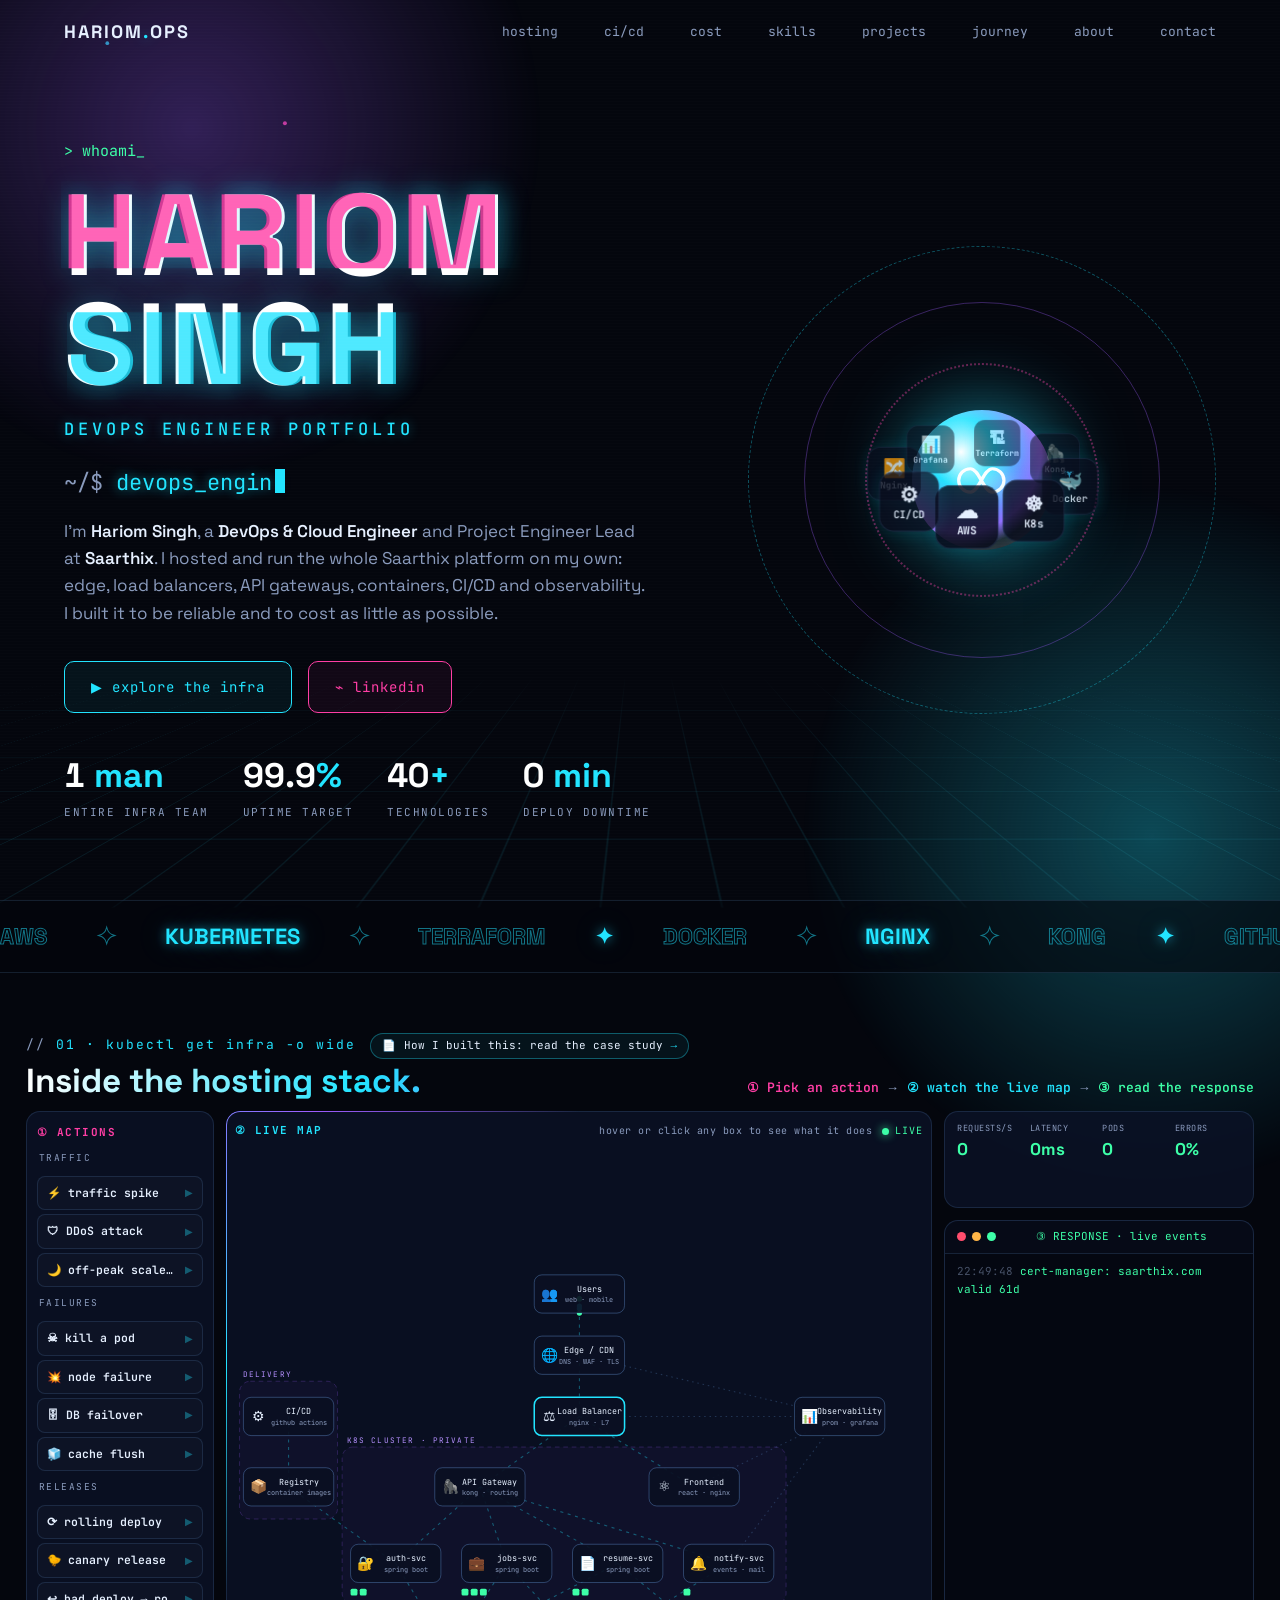
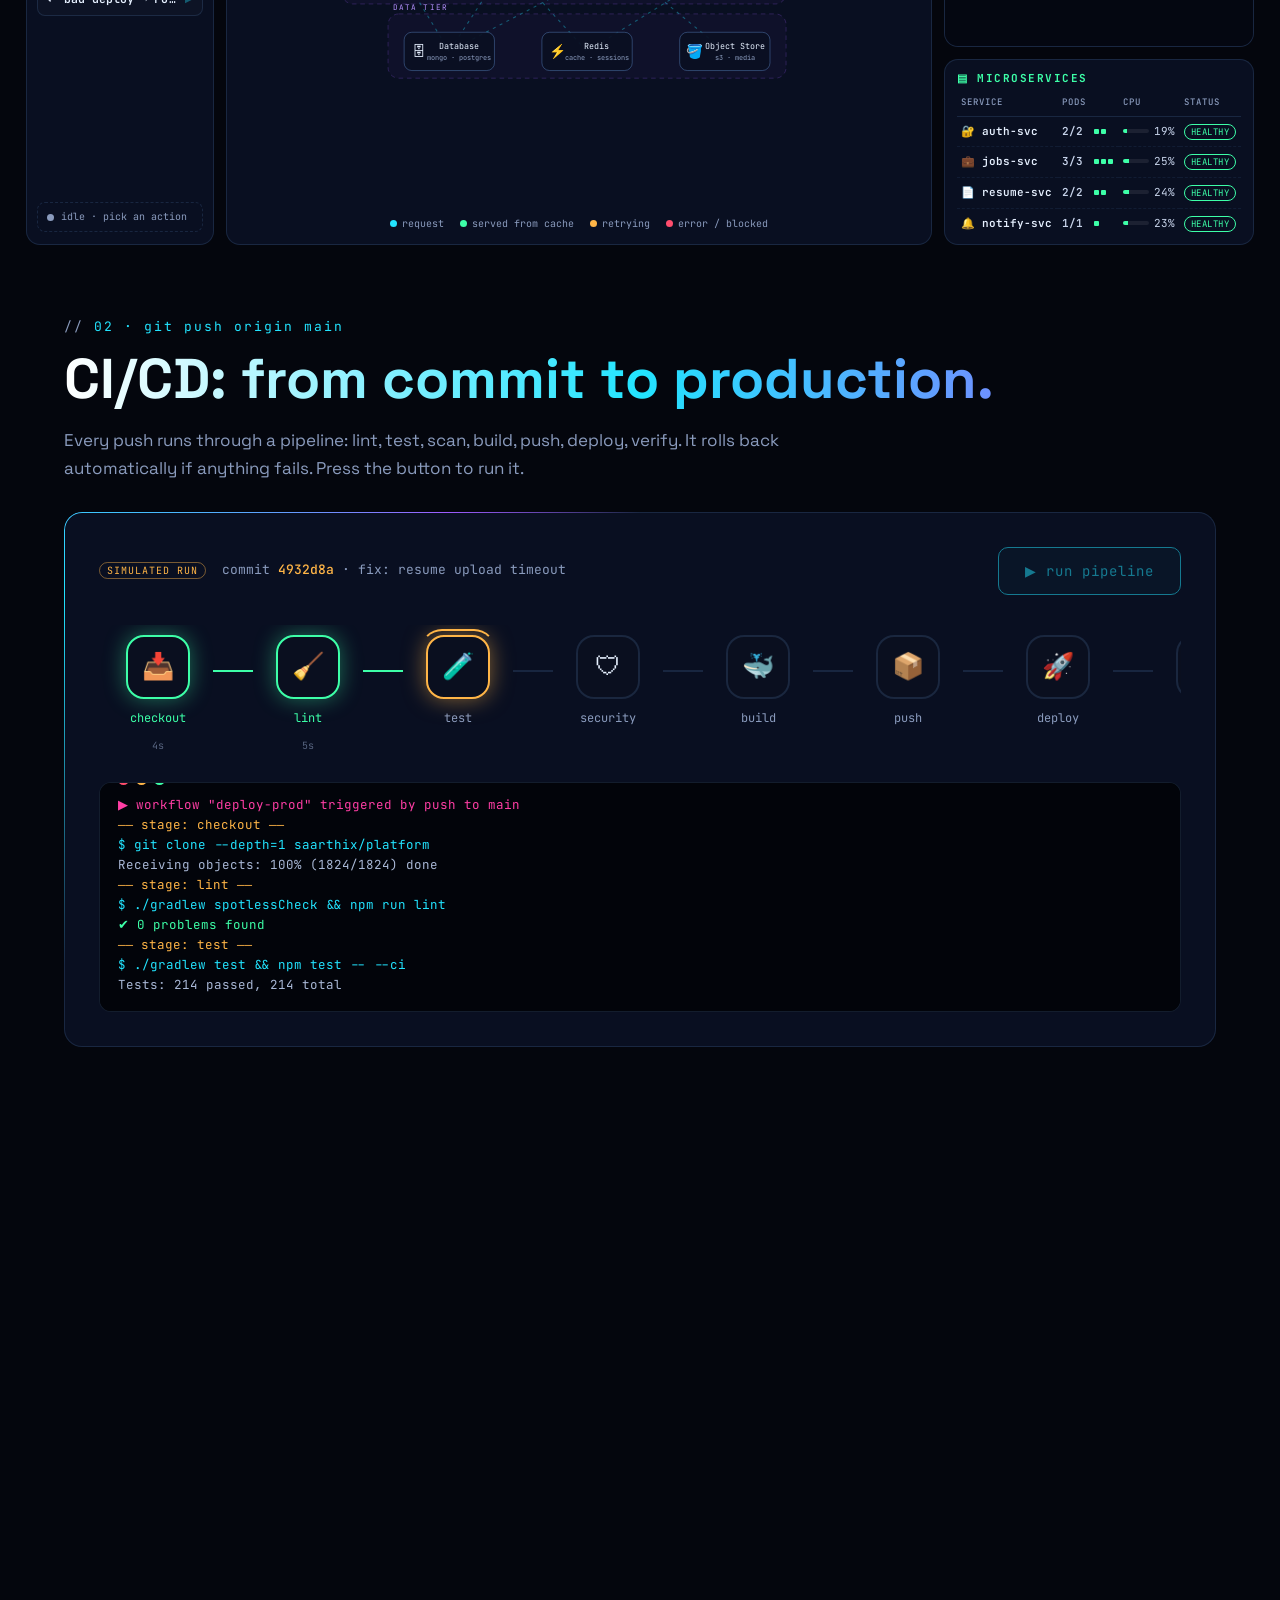
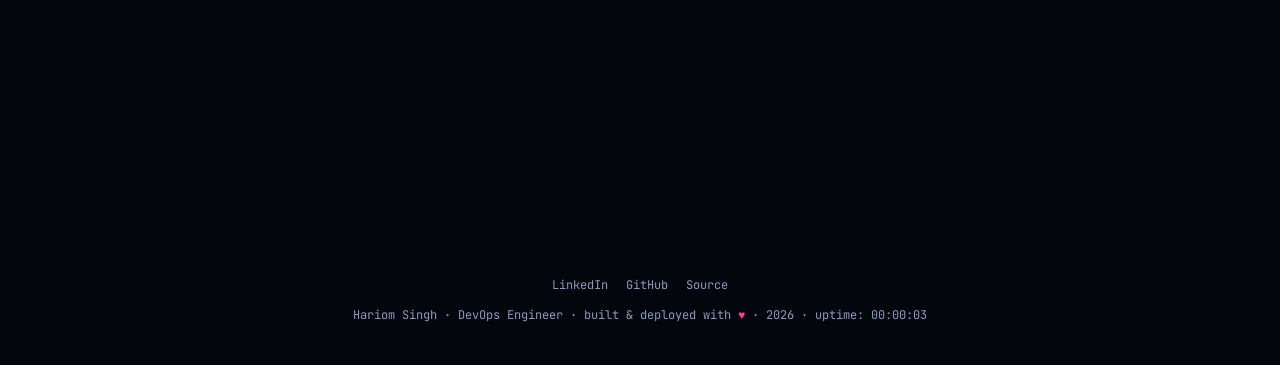
==== commit 9112f6b2: "Version-stamp CSS/JS URLs so deploys bypass cached copies Co-Authored-By: Claude Opus 5.5 <noreply@a" ====
--- a/index.html
+++ b/index.html
@@ -88,7 +88,7 @@
 <link rel="preload" href="/fonts/orbitron-latin.woff2" as="font" type="font/woff2" crossorigin>
 <link rel="preload" href="/fonts/space-grotesk-latin.woff2" as="font" type="font/woff2" crossorigin>
 <link rel="preload" href="/fonts/jetbrains-mono-latin.woff2" as="font" type="font/woff2" crossorigin>
-<link rel="stylesheet" href="/styles.css">
+<link rel="stylesheet" href="/styles.css?v=20261015b">
 </head>
 <body class="loading">
 <svg width="0" height="0" style="position:absolute" aria-hidden="true">
@@ -581,6 +581,6 @@
   Hariom Singh · DevOps Engineer · built &amp; deployed with <span class="hb">♥</span> · <span id="yr"></span> · uptime: <span id="uptime">00:00:00</span>
 </footer>
 
-<script src="script.js" defer></script>
+<script src="/script.js?v=20261015b" defer></script>
 </body>
 </html>
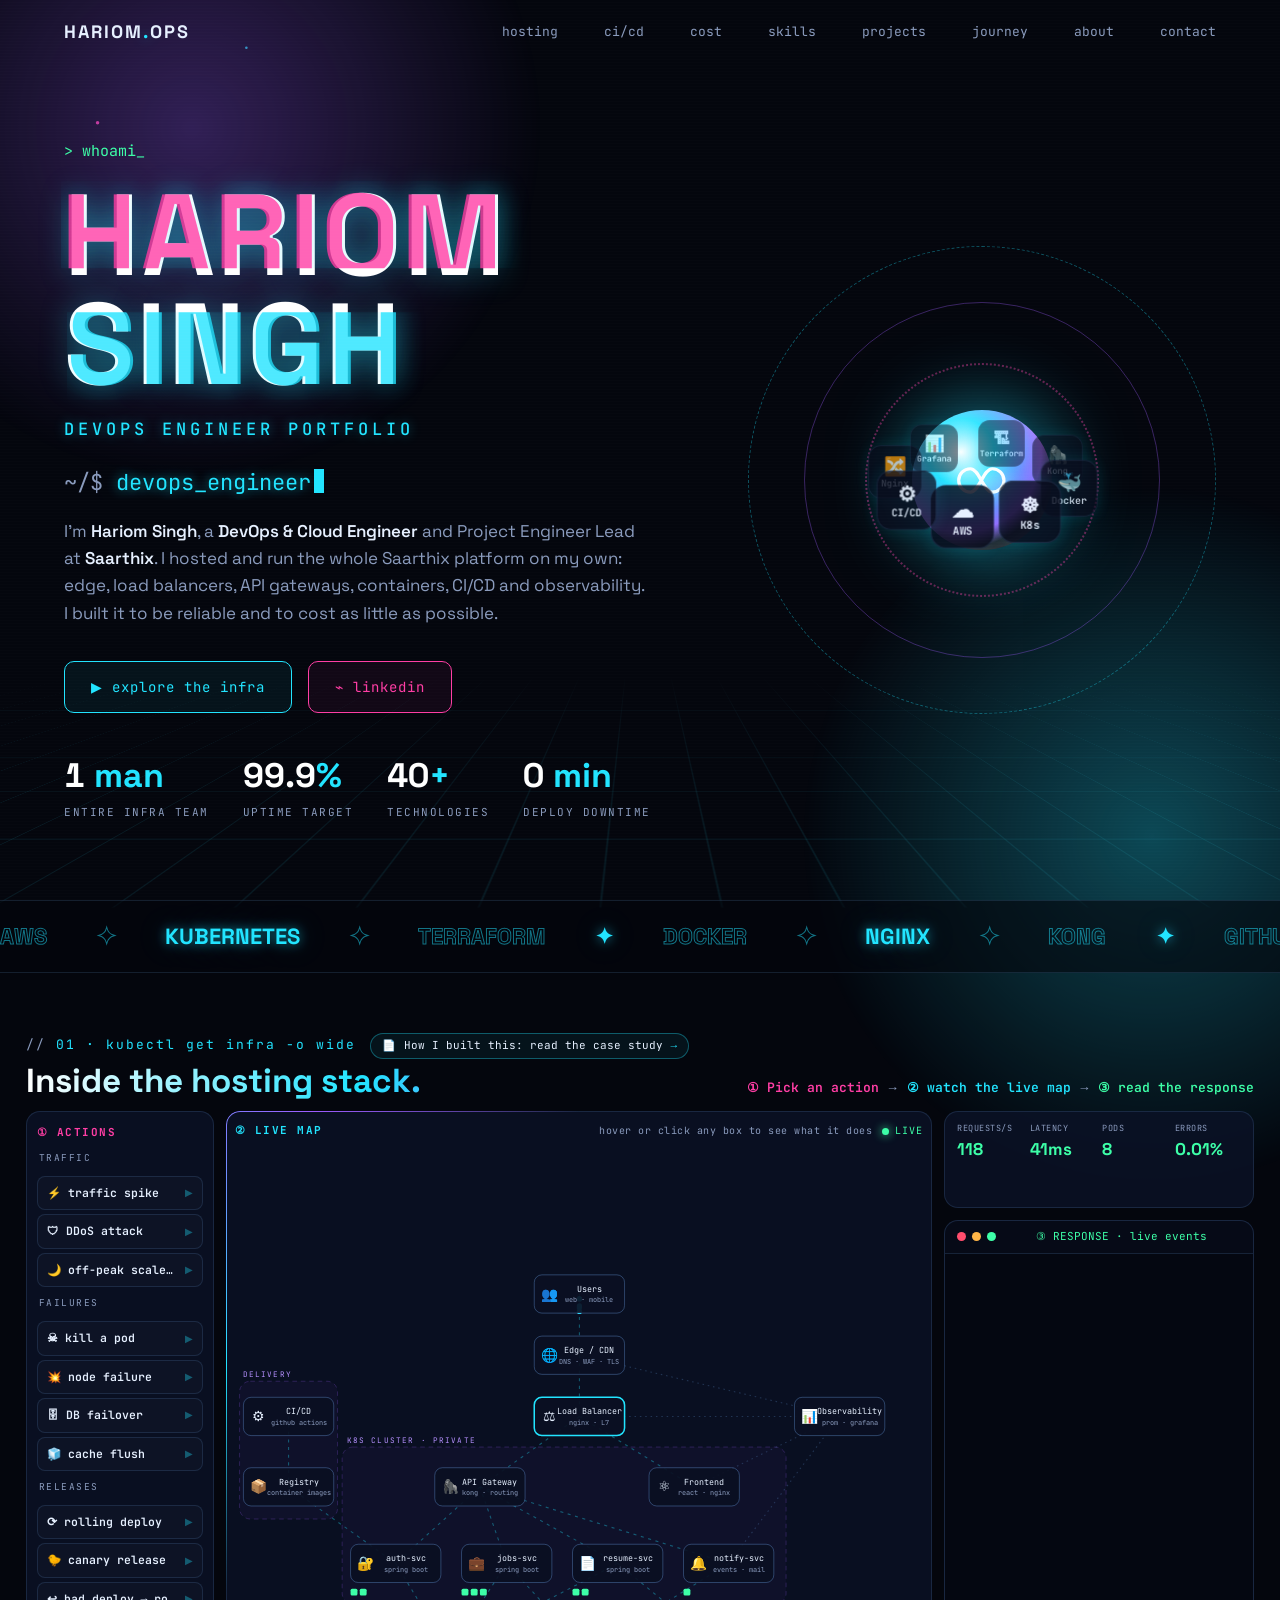
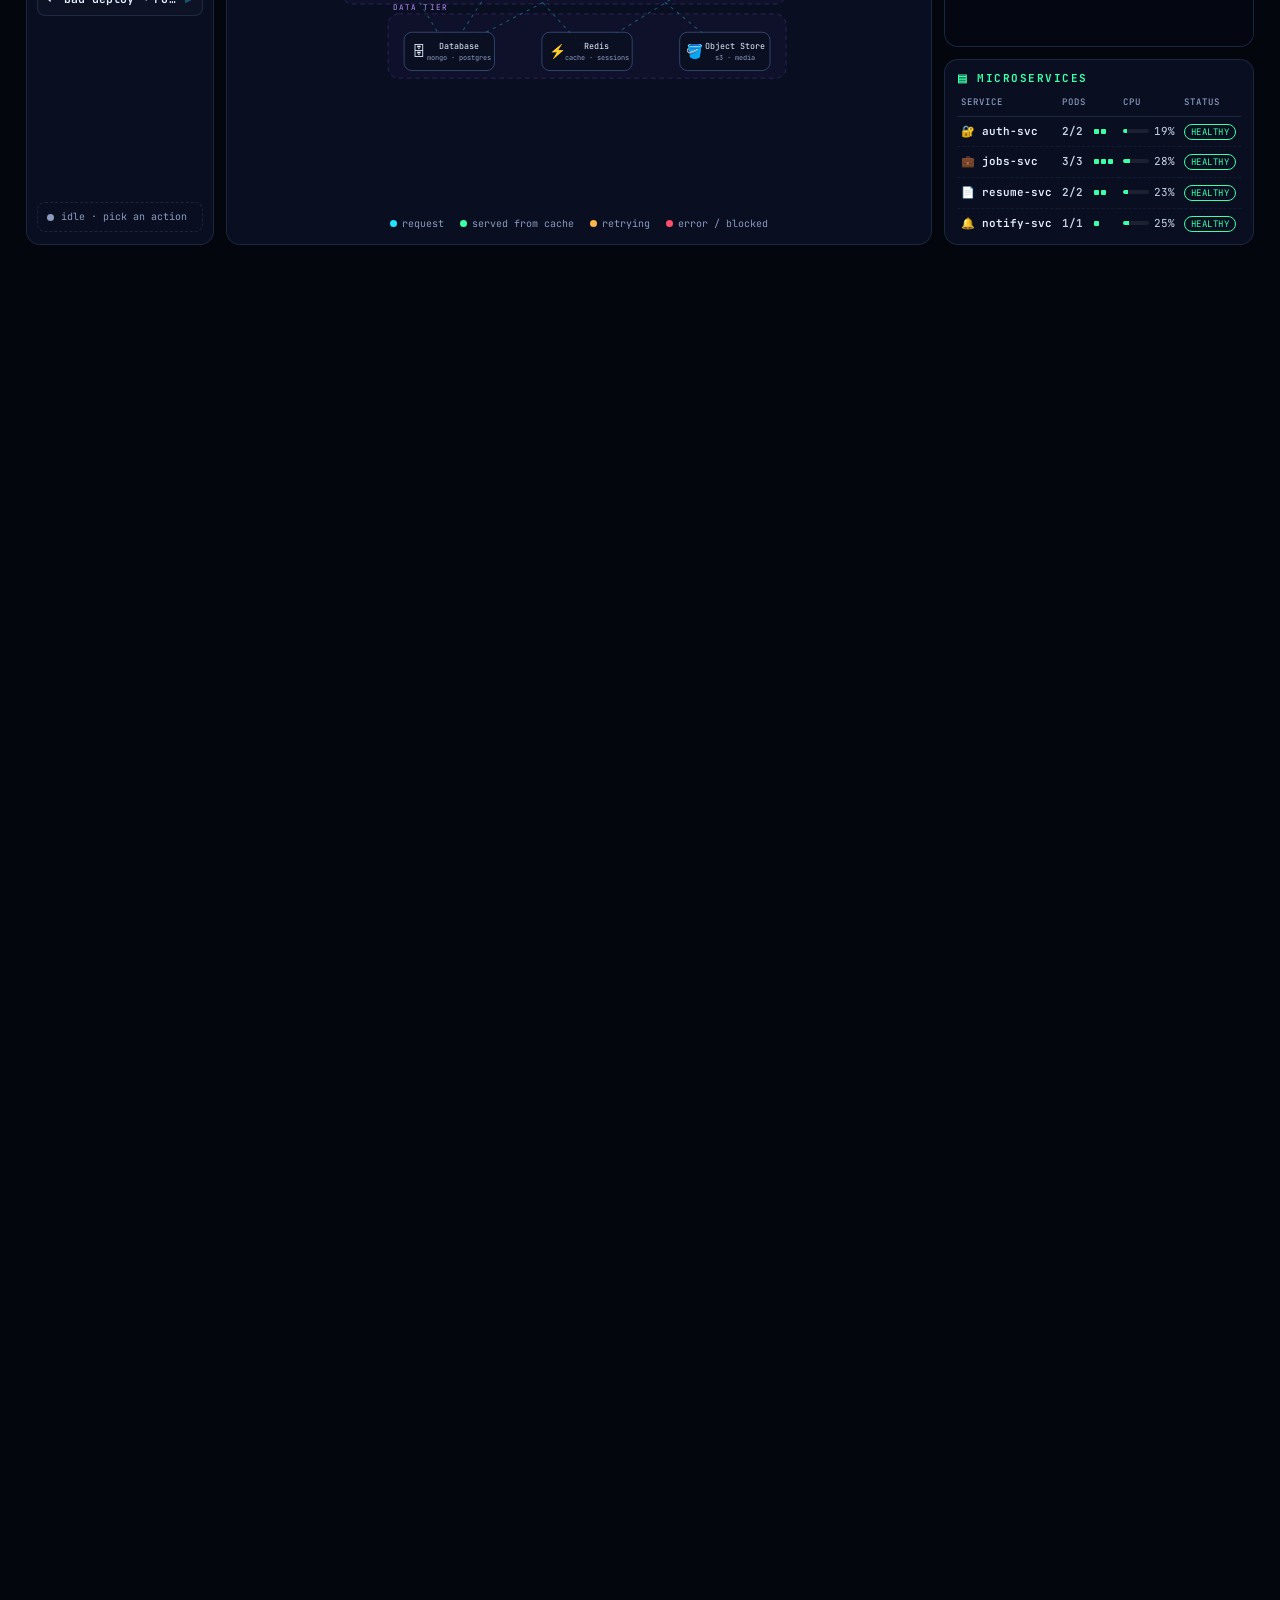
==== commit a81a4eb3: "Add /devops-engineer-portfolio page targeting "devops engineer portfolio" - New text-first page orga" ====
--- a/index.html
+++ b/index.html
@@ -66,7 +66,7 @@
       "url": "https://hariomsinghdevops.prsoftwares.in/",
       "name": "Hariom Singh – DevOps Engineer Portfolio",
       "inLanguage": "en",
-      "dateModified": "2026-10-15",
+      "dateModified": "2026-10-19",
       "mainEntity": { "@id": "https://hariomsinghdevops.prsoftwares.in/#person" },
       "isPartOf": { "@id": "https://hariomsinghdevops.prsoftwares.in/#website" },
       "primaryImageOfPage": "https://hariomsinghdevops.prsoftwares.in/og-image.jpg"
@@ -88,7 +88,7 @@
 <link rel="preload" href="/fonts/orbitron-latin.woff2" as="font" type="font/woff2" crossorigin>
 <link rel="preload" href="/fonts/space-grotesk-latin.woff2" as="font" type="font/woff2" crossorigin>
 <link rel="preload" href="/fonts/jetbrains-mono-latin.woff2" as="font" type="font/woff2" crossorigin>
-<link rel="stylesheet" href="/styles.css?v=20261015b">
+<link rel="stylesheet" href="/styles.css?v=20261019a">
 </head>
 <body class="loading">
 <svg width="0" height="0" style="position:absolute" aria-hidden="true">
@@ -476,6 +476,15 @@
         <div class="pc-links"><a href="https://github.com/Hariom00027/audio_extractor" target="_blank" rel="noopener"><svg><use href="#i-gh"/></svg>Source</a></div>
       </article>
     </div>
+    <a class="cs-banner glass reveal" href="/devops-engineer-portfolio">
+      <span class="csb-ic" aria-hidden="true">🧭</span>
+      <span class="csb-body">
+        <span class="csb-kicker">DEVOPS ENGINEER PORTFOLIO · BY SKILL AREA</span>
+        <span class="csb-title">CI/CD, containers, cloud, monitoring and security, project by project</span>
+        <span class="csb-sub">A text-first tour of my DevOps work, with the stack, the code and an FAQ.</span>
+      </span>
+      <span class="csb-go" aria-hidden="true">Open <i>→</i></span>
+    </a>
     <p class="pgrid-more reveal"><a class="btn sm alt" href="https://github.com/Hariom00027?tab=repositories" target="_blank" rel="noopener"><svg><use href="#i-gh"/></svg> All repositories on GitHub</a></p>
   </div>
 </section>
@@ -576,11 +585,13 @@
   <div class="foot-links" role="navigation" aria-label="Profiles">
     <a href="https://www.linkedin.com/in/hariom2003/" target="_blank" rel="noopener me">LinkedIn</a>
     <a href="https://github.com/Hariom00027" target="_blank" rel="noopener me">GitHub</a>
+    <a href="/devops-engineer-portfolio">DevOps portfolio</a>
+    <a href="/saarthix-case-study">Case study</a>
     <a href="https://github.com/Hariom00027/Portfolio-devops" target="_blank" rel="noopener">Source</a>
   </div>
   Hariom Singh · DevOps Engineer · built &amp; deployed with <span class="hb">♥</span> · <span id="yr"></span> · uptime: <span id="uptime">00:00:00</span>
 </footer>
 
-<script src="/script.js?v=20261015b" defer></script>
+<script src="/script.js?v=20261019a" defer></script>
 </body>
 </html>
--- a/styles.css
+++ b/styles.css
@@ -847,3 +847,26 @@
 .dash-tagrow .sec-tag { margin: 0; }
 .dash-tagrow .pill-link { padding: 3px 11px; font-size: 11px; }
 #hosting { scroll-margin-top: 0; }
+
+/* ---------- DevOps engineer portfolio page ---------- */
+.cs code { font-family: var(--mono); font-size: .86em; color: var(--green); background: rgba(61,255,168,.07); border: 1px solid rgba(61,255,168,.18); border-radius: 5px; padding: 1px 6px; }
+.dp-grid { display: grid; grid-template-columns: repeat(3, 1fr); gap: 10px; margin: 22px 0 8px; }
+.dp-tile { display: flex; align-items: center; gap: 10px; padding: 14px 16px; border-radius: 12px; font-family: var(--mono); font-size: 13px; color: var(--text); background: var(--panel); border: 1px solid var(--line); transition: border-color .2s, transform .2s, background .2s; }
+.cs .dp-tile { text-decoration: none; }
+.dp-tile span { font-size: 18px; }
+.dp-tile:hover { border-color: rgba(34,228,255,.55); background: rgba(34,228,255,.06); transform: translateY(-2px); }
+.dp h2 { scroll-margin-top: 80px; }
+.dp-code { margin: 6px 0 6px; padding: 16px 18px; border-radius: 12px; background: #02040a; border: 1px solid var(--line); overflow-x: auto; font-family: var(--mono); font-size: 13px; line-height: 1.65; color: #a9b8d6; }
+.dp-code code { all: unset; white-space: pre; }
+.dp-code .k { color: var(--cyan); } .dp-code .v { color: var(--green); }
+.dp-src { font-family: var(--mono); font-size: 12px; color: var(--muted); }
+.dp-faq { display: grid; gap: 10px; }
+.dp-faq details { border: 1px solid var(--line); border-radius: 12px; background: var(--panel); padding: 0 18px; transition: border-color .2s; }
+.dp-faq details[open] { border-color: rgba(34,228,255,.4); }
+.dp-faq summary { cursor: pointer; list-style: none; padding: 15px 0; font-weight: 600; color: var(--text); display: flex; justify-content: space-between; gap: 12px; }
+.dp-faq summary::-webkit-details-marker { display: none; }
+.dp-faq summary::after { content: "+"; font-family: var(--mono); color: var(--cyan); font-size: 18px; line-height: 1; transition: transform .2s; }
+.dp-faq details[open] summary::after { transform: rotate(45deg); }
+.dp-faq details p { margin: 0 0 16px; }
+@media (max-width: 760px) { .dp-grid { grid-template-columns: 1fr 1fr; } }
+.cs nav.dp-grid { position: static; padding: 0; border: 0; background: none; z-index: auto; }
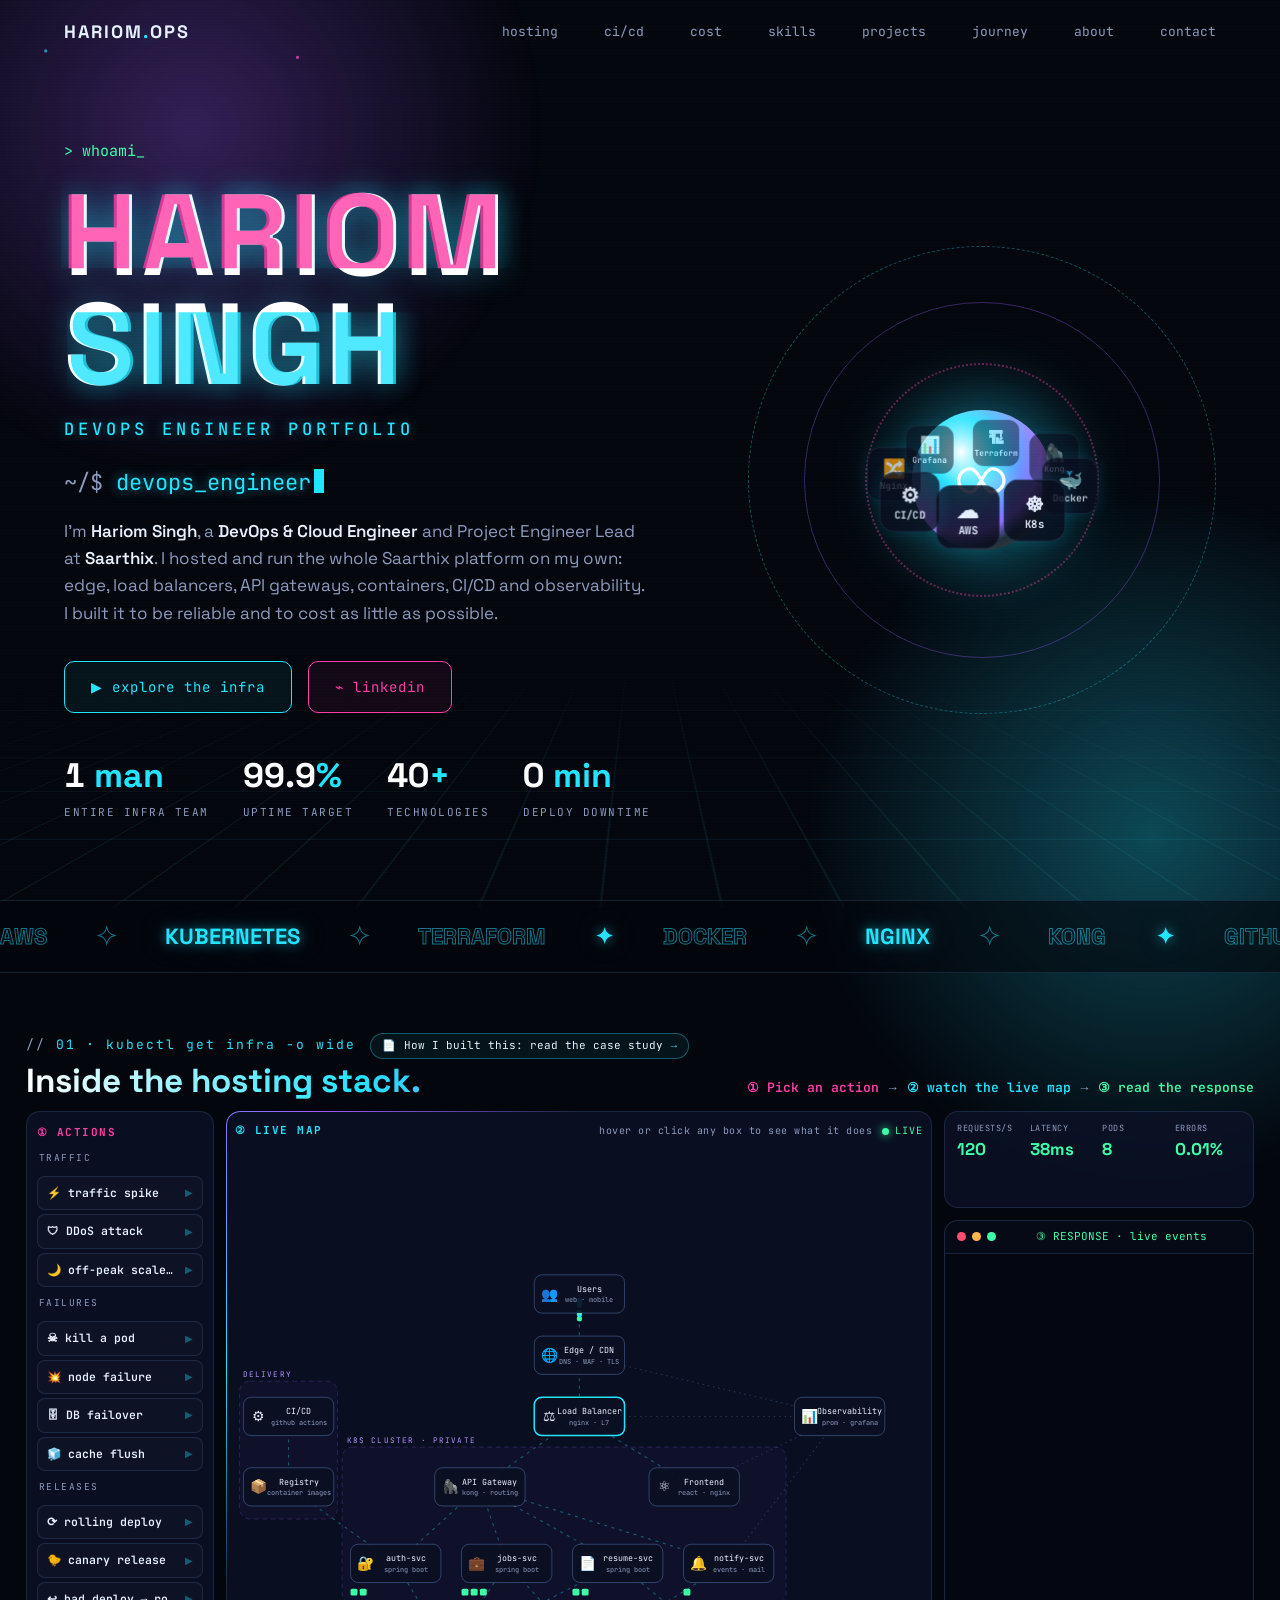
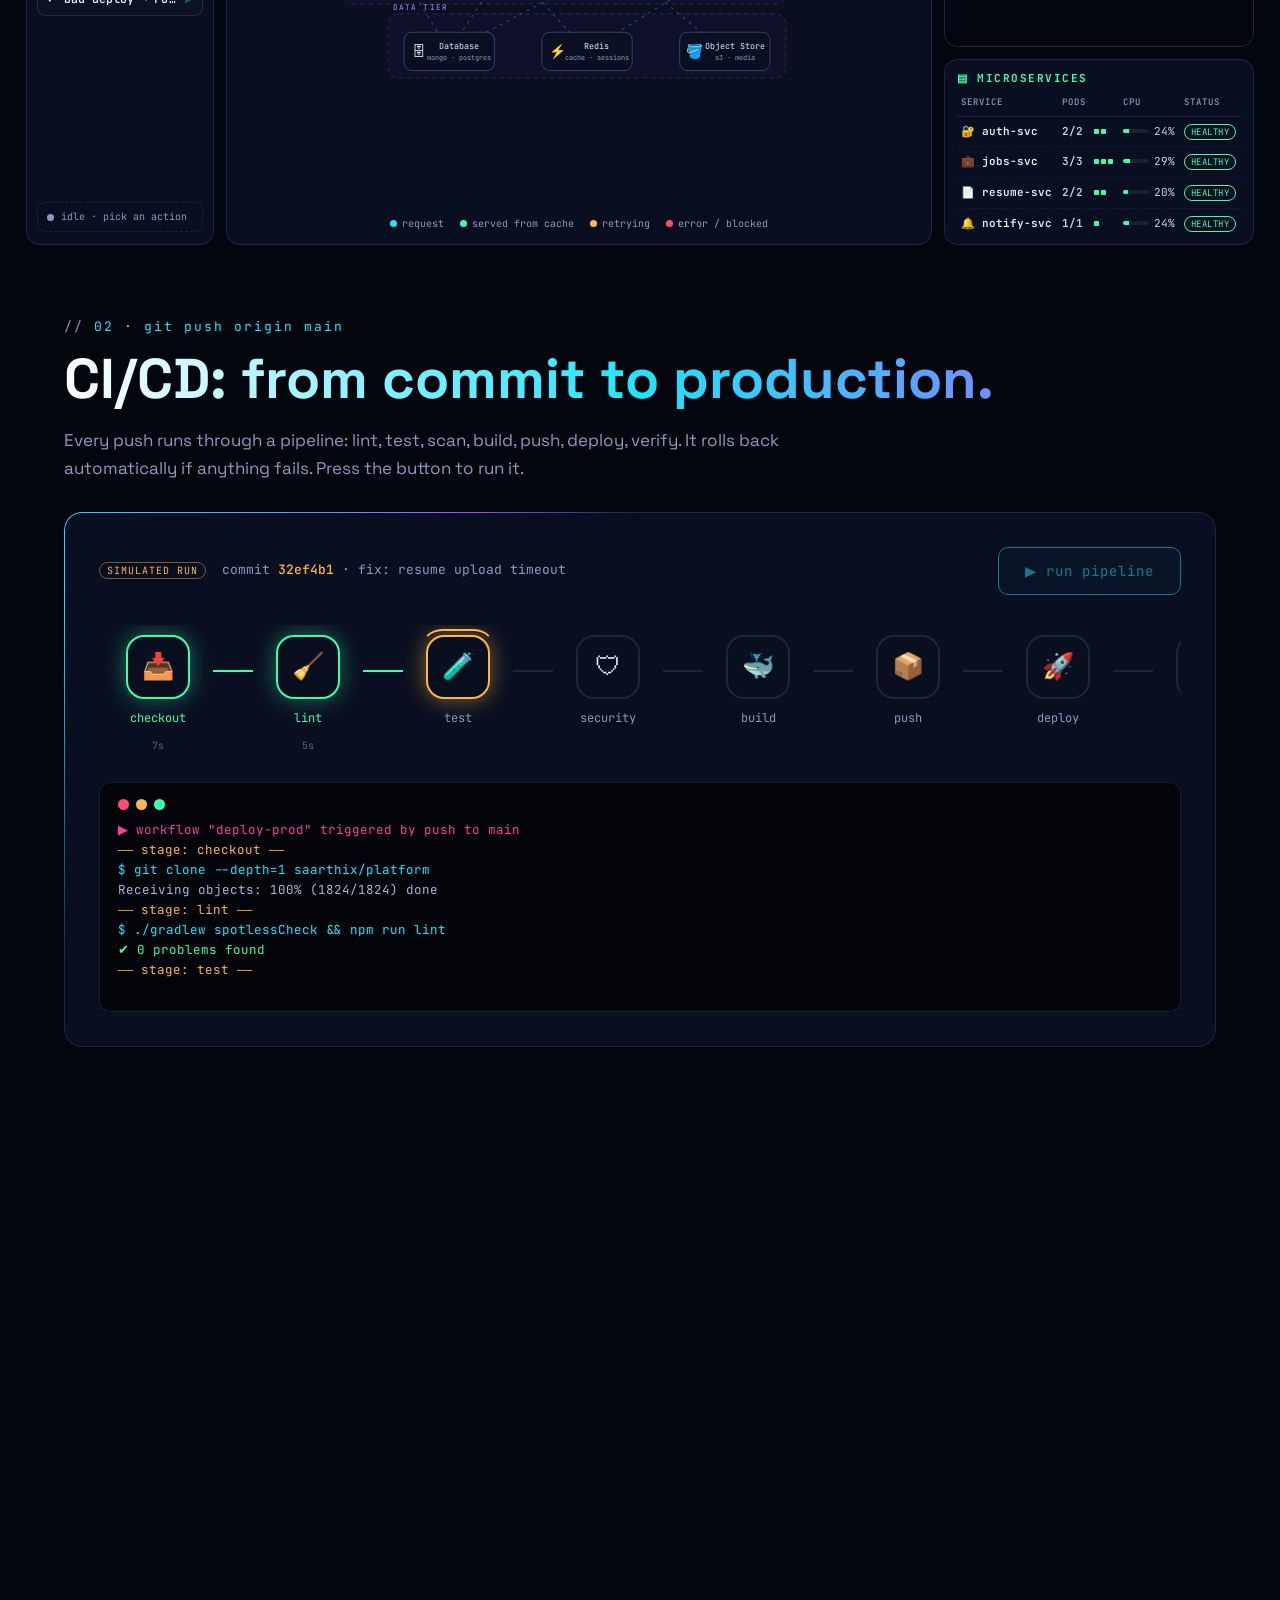
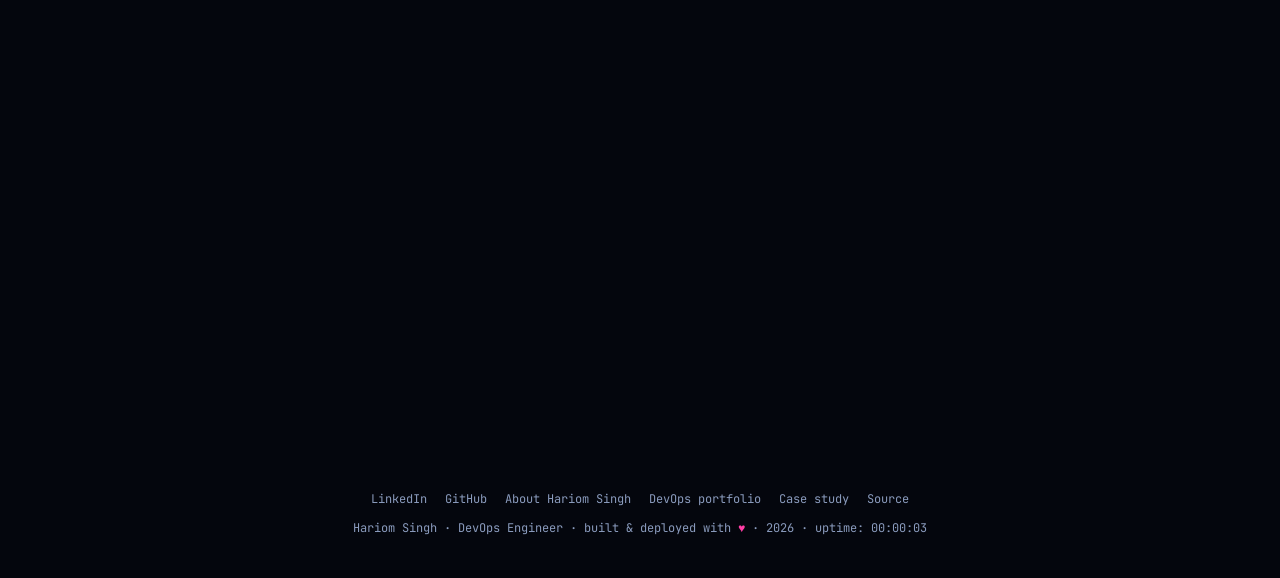
==== commit 6e434788: "Add About Hariom Singh page and strengthen name signals - New /about-hariom-singh page: name-first t" ====
--- a/index.html
+++ b/index.html
@@ -48,7 +48,7 @@
       "name": "Hariom Singh",
       "givenName": "Hariom",
       "familyName": "Singh",
-      "alternateName": ["Hariom", "Hariom Singh DevOps"],
+      "alternateName": ["Hariom", "Hariom Singh DevOps", "Hariom Singh DevOps Engineer"],
       "jobTitle": ["DevOps Engineer", "Project Engineer Lead"],
       "description": "DevOps Engineer and Project Engineer Lead at Saarthix who single-handedly built, hosts and runs the Saarthix platform: load balancers, API gateways, containers, CI/CD pipelines and monitoring, on a startup budget.",
       "url": "https://hariomsinghdevops.prsoftwares.in/",
@@ -88,7 +88,7 @@
 <link rel="preload" href="/fonts/orbitron-latin.woff2" as="font" type="font/woff2" crossorigin>
 <link rel="preload" href="/fonts/space-grotesk-latin.woff2" as="font" type="font/woff2" crossorigin>
 <link rel="preload" href="/fonts/jetbrains-mono-latin.woff2" as="font" type="font/woff2" crossorigin>
-<link rel="stylesheet" href="/styles.css?v=20261019a">
+<link rel="stylesheet" href="/styles.css?v=20261019b">
 </head>
 <body class="loading">
 <svg width="0" height="0" style="position:absolute" aria-hidden="true">
@@ -519,8 +519,8 @@
 <section id="about">
   <div class="container">
     <div class="sec-tag reveal">08 · git checkout -b devops</div>
-    <h2 class="sec-title reveal d1">From shipping features<br>to running the platform.</h2>
-    <p class="sec-sub reveal d2">I started out writing the product. Then I took over everything it runs on. Now I want to do that full time, building platforms that are secure, observable, automated and cheap to run.</p>
+    <h2 class="sec-title reveal d1">About Hariom Singh:<br>from shipping features to running the platform.</h2>
+    <p class="sec-sub reveal d2">I started out writing the product. Then I took over everything it runs on. Now I want to do that full time, building platforms that are secure, observable, automated and cheap to run. <a class="ab-inline" href="/about-hariom-singh">Read Hariom Singh&#39;s full bio →</a></p>
 
     <div class="shift-grid">
       <div class="glass shift-card from reveal tilt">
@@ -585,6 +585,7 @@
   <div class="foot-links" role="navigation" aria-label="Profiles">
     <a href="https://www.linkedin.com/in/hariom2003/" target="_blank" rel="noopener me">LinkedIn</a>
     <a href="https://github.com/Hariom00027" target="_blank" rel="noopener me">GitHub</a>
+    <a href="/about-hariom-singh">About Hariom Singh</a>
     <a href="/devops-engineer-portfolio">DevOps portfolio</a>
     <a href="/saarthix-case-study">Case study</a>
     <a href="https://github.com/Hariom00027/Portfolio-devops" target="_blank" rel="noopener">Source</a>
@@ -592,6 +593,6 @@
   Hariom Singh · DevOps Engineer · built &amp; deployed with <span class="hb">♥</span> · <span id="yr"></span> · uptime: <span id="uptime">00:00:00</span>
 </footer>
 
-<script src="/script.js?v=20261019a" defer></script>
+<script src="/script.js?v=20261019b" defer></script>
 </body>
 </html>
--- a/styles.css
+++ b/styles.css
@@ -870,3 +870,16 @@
 .dp-faq details p { margin: 0 0 16px; }
 @media (max-width: 760px) { .dp-grid { grid-template-columns: 1fr 1fr; } }
 .cs nav.dp-grid { position: static; padding: 0; border: 0; background: none; z-index: auto; }
+
+/* ---------- About page ---------- */
+.ab-role { font-family: var(--mono); font-size: 14px; letter-spacing: 1px; color: var(--cyan); margin: -4px 0 18px; }
+.ab-links { display: flex; flex-wrap: wrap; gap: 10px; margin: 6px 0 10px; }
+.cs .ab-links a { text-decoration: none; }
+.ab-exp { padding: 20px 22px 8px; border-radius: 14px; }
+.ab-exp-head { display: flex; justify-content: space-between; flex-wrap: wrap; gap: 6px; margin-bottom: 10px; }
+.ab-exp-head b { font-family: var(--display); font-size: 18px; color: #fff; }
+.ab-exp-head span { font-family: var(--mono); font-size: 12px; color: var(--muted); }
+.ab-more { font-size: 14px; }
+.ab-chips { display: flex; flex-wrap: wrap; gap: 8px; }
+.ab-inline { display: inline-block; margin-top: 6px; font-family: var(--mono); font-size: 13px; color: var(--cyan); border-bottom: 1px dashed rgba(34,228,255,.5); }
+.ab-inline:hover { color: #fff; }
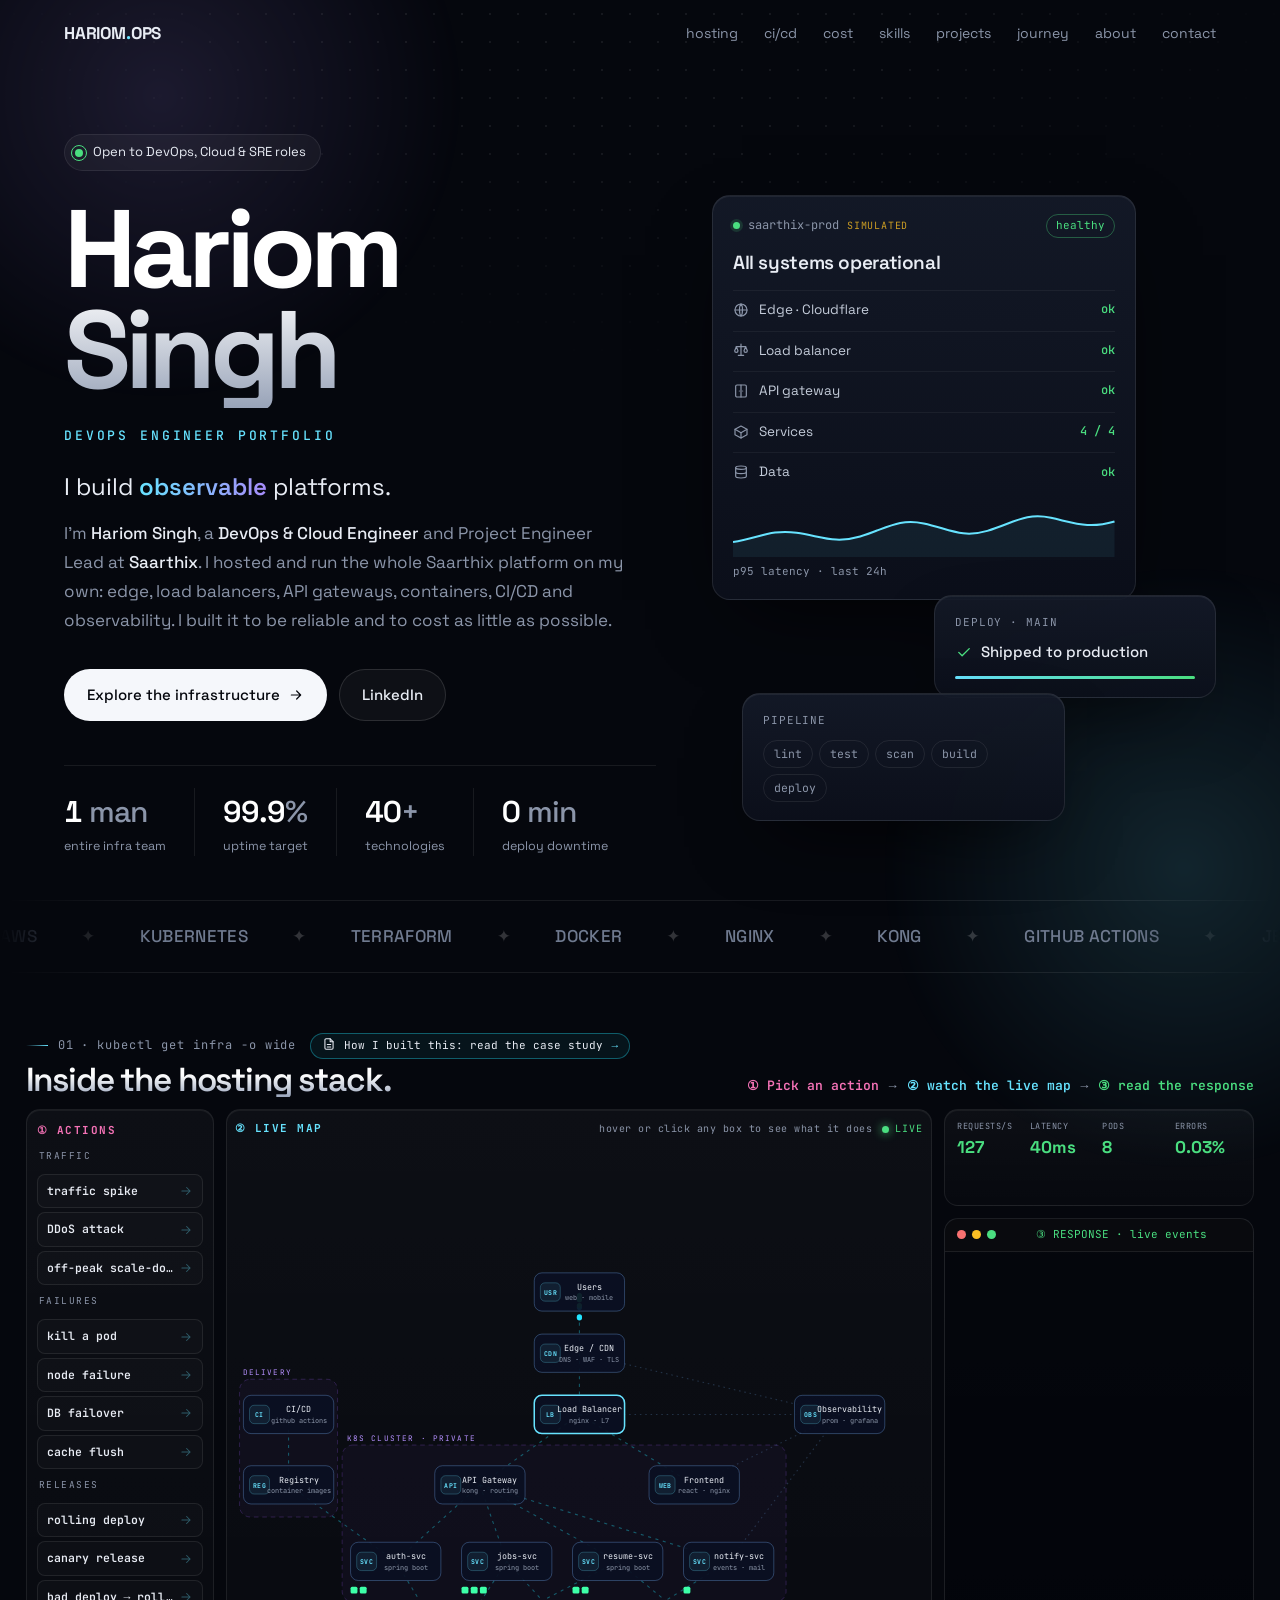
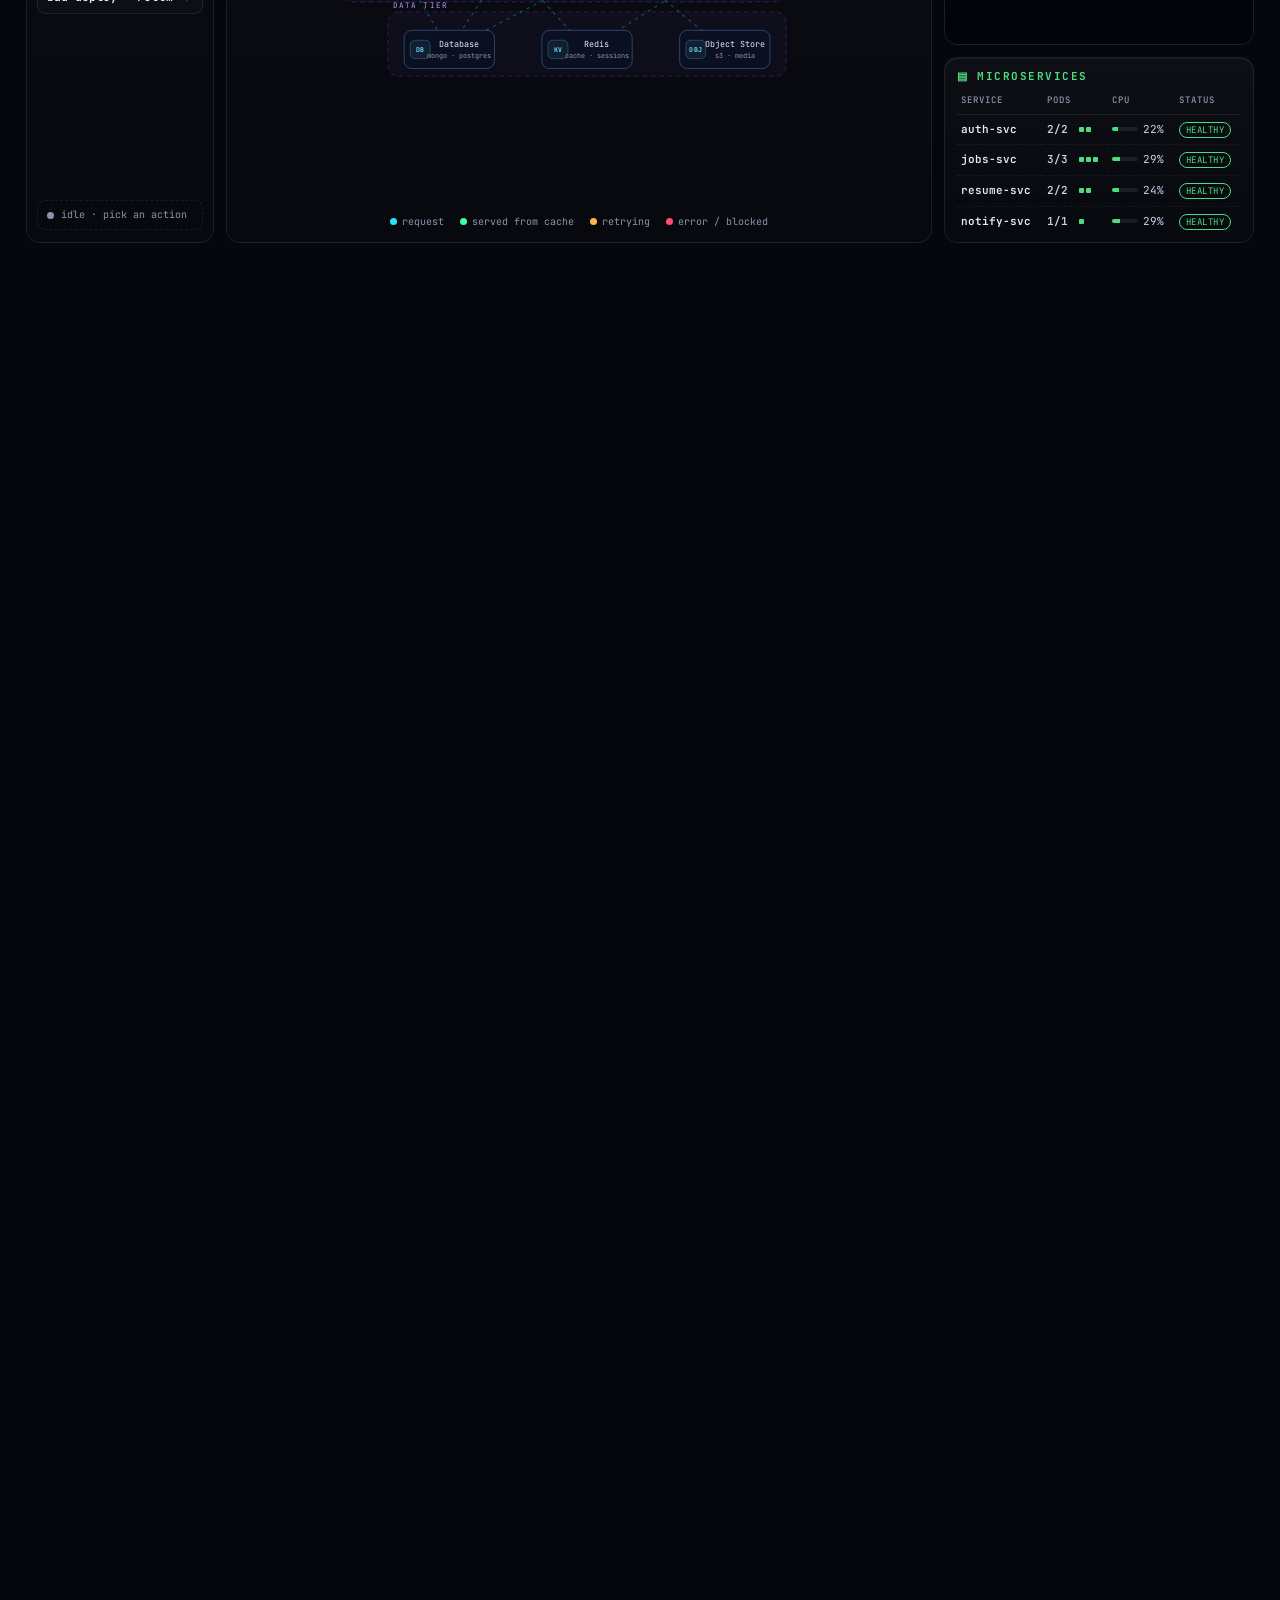
==== commit 8ed15974: "Premium redesign + new CI/CD section Look & feel - Remove novelty effects: boot screen, scanlines, g" ====
--- a/index.html
+++ b/index.html
@@ -85,30 +85,39 @@
 }
 </script>
 
-<link rel="preload" href="/fonts/orbitron-latin.woff2" as="font" type="font/woff2" crossorigin>
 <link rel="preload" href="/fonts/space-grotesk-latin.woff2" as="font" type="font/woff2" crossorigin>
 <link rel="preload" href="/fonts/jetbrains-mono-latin.woff2" as="font" type="font/woff2" crossorigin>
-<link rel="stylesheet" href="/styles.css?v=20261019b">
+<link rel="stylesheet" href="/styles.css?v=20261019c">
 </head>
-<body class="loading">
+<body>
 <svg width="0" height="0" style="position:absolute" aria-hidden="true">
   <symbol id="i-gh" viewBox="0 0 16 16"><path fill="currentColor" d="M8 0C3.58 0 0 3.58 0 8c0 3.54 2.29 6.53 5.47 7.59.4.07.55-.17.55-.38 0-.19-.01-.82-.01-1.49-2.01.37-2.53-.49-2.69-.94-.09-.23-.48-.94-.82-1.13-.28-.15-.68-.52-.01-.53.63-.01 1.08.58 1.23.82.72 1.21 1.87.87 2.33.66.07-.52.28-.87.51-1.07-1.78-.2-3.64-.89-3.64-3.95 0-.87.31-1.59.82-2.15-.08-.2-.36-1.02.08-2.12 0 0 .67-.21 2.2.82.64-.18 1.32-.27 2-.27.68 0 1.36.09 2 .27 1.53-1.04 2.2-.82 2.2-.82.44 1.1.16 1.92.08 2.12.51.56.82 1.27.82 2.15 0 3.07-1.87 3.75-3.65 3.95.29.25.54.73.54 1.48 0 1.07-.01 1.93-.01 2.2 0 .21.15.46.55.38A8.013 8.013 0 0016 8c0-4.42-3.58-8-8-8z"/></symbol>
+  <symbol id="i-git" viewBox="0 0 24 24" fill="none" stroke="currentColor" stroke-width="1.8" stroke-linecap="round" stroke-linejoin="round"><circle cx="6" cy="5" r="2"/><circle cx="6" cy="19" r="2"/><circle cx="18" cy="7" r="2"/><path d="M6 7v10M18 9c0 5-6 5-10 8"/></symbol>
+  <symbol id="i-lint" viewBox="0 0 24 24" fill="none" stroke="currentColor" stroke-width="1.8" stroke-linecap="round" stroke-linejoin="round"><path d="M4 6h10M4 12h10M4 18h6"/><path d="M15 17l2.5 2.5L22 15"/></symbol>
+  <symbol id="i-test" viewBox="0 0 24 24" fill="none" stroke="currentColor" stroke-width="1.8" stroke-linecap="round" stroke-linejoin="round"><path d="M9 3h6M10 3v6l-5 9a2 2 0 0 0 1.7 3h10.6a2 2 0 0 0 1.7-3l-5-9V3"/><path d="M7.5 14h9"/></symbol>
+  <symbol id="i-shield" viewBox="0 0 24 24" fill="none" stroke="currentColor" stroke-width="1.8" stroke-linecap="round" stroke-linejoin="round"><path d="M12 3l8 3v6c0 5-3.5 8-8 9-4.5-1-8-4-8-9V6z"/><path d="M9 12l2 2 4-4"/></symbol>
+  <symbol id="i-box" viewBox="0 0 24 24" fill="none" stroke="currentColor" stroke-width="1.8" stroke-linecap="round" stroke-linejoin="round"><path d="M21 8l-9-5-9 5 9 5 9-5z"/><path d="M3 8v8l9 5 9-5V8"/><path d="M12 13v8"/></symbol>
+  <symbol id="i-upload" viewBox="0 0 24 24" fill="none" stroke="currentColor" stroke-width="1.8" stroke-linecap="round" stroke-linejoin="round"><path d="M12 16V4M7 9l5-5 5 5"/><path d="M4 16v3a1 1 0 0 0 1 1h14a1 1 0 0 0 1-1v-3"/></symbol>
+  <symbol id="i-rocket" viewBox="0 0 24 24" fill="none" stroke="currentColor" stroke-width="1.8" stroke-linecap="round" stroke-linejoin="round"><path d="M5 15c-1.5 1.5-2 5-2 5s3.5-.5 5-2"/><path d="M9 15l-3-3c1-4 4-8 11-9 0 7-5 10-9 11z"/><circle cx="14.5" cy="9.5" r="1.5"/></symbol>
+  <symbol id="i-pulse" viewBox="0 0 24 24" fill="none" stroke="currentColor" stroke-width="1.8" stroke-linecap="round" stroke-linejoin="round"><path d="M3 12h4l3-8 4 16 3-8h4"/></symbol>
+  <symbol id="i-check" viewBox="0 0 24 24" fill="none" stroke="currentColor" stroke-width="1.8" stroke-linecap="round" stroke-linejoin="round"><path d="M5 12.5l4.5 4.5L19 7.5"/></symbol>
+  <symbol id="i-x" viewBox="0 0 24 24" fill="none" stroke="currentColor" stroke-width="1.8" stroke-linecap="round" stroke-linejoin="round"><path d="M6 6l12 12M18 6L6 18"/></symbol>
+  <symbol id="i-globe" viewBox="0 0 24 24" fill="none" stroke="currentColor" stroke-width="1.8" stroke-linecap="round" stroke-linejoin="round"><circle cx="12" cy="12" r="9"/><path d="M3 12h18M12 3c3 3 3 15 0 18M12 3c-3 3-3 15 0 18"/></symbol>
+  <symbol id="i-arrow" viewBox="0 0 24 24" fill="none" stroke="currentColor" stroke-width="1.8" stroke-linecap="round" stroke-linejoin="round"><path d="M5 12h14M13 6l6 6-6 6"/></symbol>
+  <symbol id="i-doc" viewBox="0 0 24 24" fill="none" stroke="currentColor" stroke-width="1.8" stroke-linecap="round" stroke-linejoin="round"><path d="M14 3H7a2 2 0 0 0-2 2v14a2 2 0 0 0 2 2h10a2 2 0 0 0 2-2V8z"/><path d="M14 3v5h5M9 13h6M9 17h6"/></symbol>
+  <symbol id="i-compass" viewBox="0 0 24 24" fill="none" stroke="currentColor" stroke-width="1.8" stroke-linecap="round" stroke-linejoin="round"><circle cx="12" cy="12" r="9"/><path d="M15.5 8.5l-2 5-5 2 2-5z"/></symbol>
+  <symbol id="i-code" viewBox="0 0 24 24" fill="none" stroke="currentColor" stroke-width="1.8" stroke-linecap="round" stroke-linejoin="round"><path d="M8 8l-4 4 4 4M16 8l4 4-4 4M13.5 5l-3 14"/></symbol>
+  <symbol id="i-cog" viewBox="0 0 24 24" fill="none" stroke="currentColor" stroke-width="1.8" stroke-linecap="round" stroke-linejoin="round"><circle cx="12" cy="12" r="3"/><path d="M12 2.5v3M12 18.5v3M4.6 4.6l2.1 2.1M17.3 17.3l2.1 2.1M2.5 12h3M18.5 12h3M4.6 19.4l2.1-2.1M17.3 6.7l2.1-2.1"/></symbol>
+  <symbol id="i-layers" viewBox="0 0 24 24" fill="none" stroke="currentColor" stroke-width="1.8" stroke-linecap="round" stroke-linejoin="round"><path d="M12 3l9 5-9 5-9-5 9-5z"/><path d="M3 12.5l9 5 9-5"/><path d="M3 16.5l9 5 9-5"/></symbol>
+  <symbol id="i-scale" viewBox="0 0 24 24" fill="none" stroke="currentColor" stroke-width="1.8" stroke-linecap="round" stroke-linejoin="round"><path d="M12 3v17M8 20h8M5 7h14"/><path d="M5 7l-2.5 6a2.5 2.5 0 0 0 5 0zM19 7l-2.5 6a2.5 2.5 0 0 0 5 0z"/></symbol>
+  <symbol id="i-gate" viewBox="0 0 24 24" fill="none" stroke="currentColor" stroke-width="1.8" stroke-linecap="round" stroke-linejoin="round"><rect x="4" y="3" width="16" height="18" rx="2"/><path d="M12 3v18M9.5 12h.01M14.5 12h.01"/></symbol>
+  <symbol id="i-db" viewBox="0 0 24 24" fill="none" stroke="currentColor" stroke-width="1.8" stroke-linecap="round" stroke-linejoin="round"><ellipse cx="12" cy="5.5" rx="8" ry="2.5"/><path d="M4 5.5v13c0 1.4 3.6 2.5 8 2.5s8-1.1 8-2.5v-13"/><path d="M4 12c0 1.4 3.6 2.5 8 2.5s8-1.1 8-2.5"/></symbol>
   <symbol id="i-ext" viewBox="0 0 16 16"><path d="M9 2h5v5M14 2L7 9M12 9.5V14H2V4h4.5" fill="none" stroke="currentColor" stroke-width="1.6" stroke-linecap="round" stroke-linejoin="round"/></symbol>
 </svg>
 
-<!-- Boot sequence -->
-<div id="boot">
-  <div>
-    <div id="boot-log"></div>
-    <div class="boot-bar"><i id="boot-fill"></i></div>
-  </div>
-</div>
-
-<canvas id="bg-canvas"></canvas>
 <div class="noise-glow a"></div>
 <div class="noise-glow b"></div>
-<div class="grid-floor"></div>
-<div class="scanlines"></div>
+<div class="dot-grid" aria-hidden="true"></div>
 <div id="progress"></div>
 
 <nav id="nav">
@@ -131,18 +140,18 @@
 <!-- ================= HERO ================= -->
 <section id="hero">
   <div class="container hero-grid">
-    <div>
-      <div class="hero-hello">&gt; whoami<span class="blink">_</span></div>
-      <h1 class="hero-h1"><span class="glitch" data-text="HARIOM SINGH">HARIOM SINGH</span><span class="h1-sub">DevOps Engineer Portfolio</span></h1>
-      <div class="hero-role" aria-hidden="true">~/$ <span class="typed" id="typed"></span><span class="caret"></span></div>
+    <div class="hero-copy">
+      <a class="hero-badge" href="#contact"><i aria-hidden="true"></i>Open to DevOps, Cloud &amp; SRE roles</a>
+      <h1 class="hero-h1"><span class="hero-name">Hariom Singh</span><span class="h1-sub">DevOps Engineer Portfolio</span></h1>
+      <p class="hero-role">I build <span class="rot-wrap"><span class="rot" id="typed">reliable</span></span> platforms.</p>
       <p class="hero-desc">
         I'm <b>Hariom Singh</b>, a <b>DevOps &amp; Cloud Engineer</b> and Project Engineer Lead at <b>Saarthix</b>.
         I hosted and run the whole Saarthix platform on my own: edge, load balancers, API gateways,
         containers, CI/CD and observability. I built it to be reliable and to cost as little as possible.
       </p>
       <div class="hero-cta">
-        <a href="#hosting" class="btn magnetic">▶ explore the infra</a>
-        <a href="https://www.linkedin.com/in/hariom2003/" target="_blank" rel="noopener" class="btn alt magnetic">⌁ linkedin</a>
+        <a href="#hosting" class="btn magnetic">Explore the infrastructure <svg class="bi"><use href="#i-arrow"/></svg></a>
+        <a href="https://www.linkedin.com/in/hariom2003/" target="_blank" rel="noopener" class="btn alt magnetic">LinkedIn</a>
       </div>
       <div class="hero-stats">
         <div class="stat"><div class="num" data-count="1" data-suffix=" man">1</div><div class="lbl">entire infra team</div></div>
@@ -151,14 +160,28 @@
         <div class="stat"><div class="num" data-count="0" data-suffix=" min">0</div><div class="lbl">deploy downtime</div></div>
       </div>
     </div>
-    <div class="orb-wrap" id="orb">
-      <div class="orb-ring"></div>
-      <div class="orb-ring r2"></div>
-      <div class="orb-ring r3"></div>
-      <div class="orb-core">
-        <svg viewBox="0 0 100 60" fill="none" stroke="#fff" stroke-width="5" stroke-linecap="round">
-          <path d="M25 30c0-10 8-18 18-18 14 0 20 36 34 36 10 0 18-8 18-18s-8-18-18-18c-14 0-20 36-34 36-10 0-18-8-18-18z" transform="translate(-10 0)"/>
-        </svg>
+    <div class="hero-visual" aria-hidden="true">
+      <div class="hv-card hv-main">
+        <div class="hv-top"><span class="hv-dot"></span>saarthix-prod<span class="hv-sim">simulated</span><span class="hv-pill">healthy</span></div>
+        <div class="hv-title">All systems operational</div>
+        <ul class="hv-rows">
+          <li><span><svg><use href="#i-globe"/></svg>Edge · Cloudflare</span><b>ok</b></li>
+          <li><span><svg><use href="#i-scale"/></svg>Load balancer</span><b>ok</b></li>
+          <li><span><svg><use href="#i-gate"/></svg>API gateway</span><b>ok</b></li>
+          <li><span><svg><use href="#i-box"/></svg>Services</span><b>4 / 4</b></li>
+          <li><span><svg><use href="#i-db"/></svg>Data</span><b>ok</b></li>
+        </ul>
+        <svg class="hv-spark" viewBox="0 0 300 60" preserveAspectRatio="none"><path class="hv-area" d="M0 44 C20 40 30 30 50 34 S80 46 100 38 130 18 150 24 180 40 200 32 230 12 250 18 280 30 300 22 V60 H0Z"/><path class="hv-line" d="M0 44 C20 40 30 30 50 34 S80 46 100 38 130 18 150 24 180 40 200 32 230 12 250 18 280 30 300 22"/></svg>
+        <div class="hv-foot"><span>p95 latency · last 24h</span></div>
+      </div>
+      <div class="hv-card hv-deploy">
+        <div class="hv-k">Deploy · main</div>
+        <div class="hv-v"><svg><use href="#i-check"/></svg>Shipped to production</div>
+        <div class="hv-bar"><i></i></div>
+      </div>
+      <div class="hv-card hv-pipe">
+        <div class="hv-k">Pipeline</div>
+        <div class="hv-steps"><span>lint</span><span>test</span><span>scan</span><span>build</span><span>deploy</span></div>
       </div>
     </div>
   </div>
@@ -171,7 +194,7 @@
   <div class="container dash-wrap">
     <div class="dash-head reveal">
       <div>
-        <div class="dash-tagrow"><div class="sec-tag">01 · kubectl get infra -o wide</div><a class="pill-link" href="/saarthix-case-study"><span aria-hidden="true">📄</span> How I built this: read the case study <i aria-hidden="true">→</i></a></div>
+        <div class="dash-tagrow"><div class="sec-tag">01 · kubectl get infra -o wide</div><a class="pill-link" href="/saarthix-case-study"><span aria-hidden="true"><svg><use href="#i-doc"/></svg></span> How I built this: read the case study <i aria-hidden="true">→</i></a></div>
         <h2 class="sec-title">Inside the hosting stack.</h2>
       </div>
       <p class="dash-how"><b class="c-pink">① Pick an action</b> <span>→</span> <b class="c-cyan">② watch the live map</b> <span>→</span> <b class="c-green">③ read the response</b></p>
@@ -230,14 +253,60 @@
   <div class="container">
     <div class="sec-tag reveal">02 · git push origin main</div>
     <h2 class="sec-title reveal d1">CI/CD: from commit to production.</h2>
-    <p class="sec-sub reveal d2">Every push runs through a pipeline: lint, test, scan, build, push, deploy, verify. It rolls back automatically if anything fails. Press the button to run it.</p>
-    <div class="glass pipe neon reveal">
-      <div class="pipe-head">
-        <div class="commit"><span class="sim-tag">simulated run</span> commit <b id="sha">a1b2c3d</b> · <span id="cmsg">feat: add job recommendations API</span></div>
-        <button class="btn" id="btn-run">▶ run pipeline</button>
-      </div>
-      <div class="stages" id="stages"></div>
-      <div class="pipe-term" id="pipe-term"><div class="term-bar"><span></span><span></span><span></span></div><div class="c">$ waiting for trigger…</div></div>
+    <p class="sec-sub reveal d2">Every change I push goes through the same automated checks before it reaches users. If any check fails, the change stops and production stays safe. Ship a good commit, then try a broken one.</p>
+
+    <div class="glass pp neon reveal" id="pp">
+      <!-- commit + controls -->
+      <div class="pp-head">
+        <div class="pp-commit">
+          <span class="pp-avatar" aria-hidden="true"><svg><use href="#i-git"/></svg></span>
+          <div class="pp-cmeta">
+            <div class="pp-cline"><span class="sim-tag">simulated run</span><code id="sha">a1b2c3d</code><span class="pp-branch">main</span></div>
+            <div class="pp-cmsg" id="cmsg">feat: add job recommendations API</div>
+          </div>
+        </div>
+        <div class="pp-btns">
+          <button class="btn sm" id="btn-run" type="button"><svg class="bi"><use href="#i-check"/></svg>Ship a good commit</button>
+          <button class="btn sm alt" id="btn-fail" type="button"><svg class="bi"><use href="#i-x"/></svg>Ship a broken commit</button>
+        </div>
+      </div>
+
+      <!-- the track -->
+      <div class="pp-phases" aria-hidden="true">
+        <span style="--s:1;--e:3">Get the code</span>
+        <span style="--s:3;--e:5">Check quality</span>
+        <span style="--s:5;--e:7">Package</span>
+        <span style="--s:7;--e:9">Release</span>
+      </div>
+      <div class="pp-track" id="pp-track">
+        <div class="pp-rail"><i id="pp-fill"></i></div>
+        <div class="pp-cap" id="pp-cap" aria-hidden="true"><svg><use href="#i-box"/></svg><b id="pp-capsha">a1b2c3d</b></div>
+        <ol class="pp-steps" id="pp-steps"></ol>
+      </div>
+
+      <!-- explanation + log -->
+      <div class="pp-body">
+        <div class="pp-explain" aria-live="polite">
+          <div class="pp-ex-top"><span id="pp-ex-n">READY</span><span id="pp-ex-phase"></span></div>
+          <h3 id="pp-ex-title">Press a button to push a commit</h3>
+          <p id="pp-ex-what">The pipeline will take it from a <code>git push</code> all the way to live users, one automated step at a time.</p>
+          <p class="pp-why" id="pp-ex-why"><b>Why it matters:</b> no manual steps means every release is repeatable, and nothing broken reaches users.</p>
+          <div class="pp-progress"><i id="pp-prog"></i></div>
+        </div>
+        <div class="pipe-term pp-term" id="pipe-term"><div class="term-bar"><span></span><span></span><span></span></div><div class="c">$ waiting for a push to main…</div></div>
+      </div>
+
+      <!-- production -->
+      <div class="pp-prod" id="pp-prod">
+        <div class="pp-prod-l">
+          <span class="pp-env"><svg><use href="#i-globe"/></svg>Production</span>
+          <span class="pp-ver">live version <b id="pp-ver">v127</b></span>
+        </div>
+        <div class="pp-pods" id="pp-pods" role="img" aria-label="Four production servers"><i></i><i></i><i></i><i></i></div>
+        <div class="pp-prod-msg" id="pp-prod-msg">serving users · 0 errors</div>
+      </div>
+
+      <div class="pp-summary" id="pp-summary" hidden></div>
     </div>
   </div>
 </section>
@@ -342,7 +411,7 @@
     <!-- featured -->
     <article class="glass neon pfeat reveal" data-cat="devops">
       <div class="pfeat-body">
-        <div class="pf-kicker"><span class="pf-star">★</span> FEATURED · IN PRODUCTION</div>
+        <div class="pf-kicker">FEATURED · IN PRODUCTION</div>
         <h3>Saarthix platform hosting</h3>
         <p>I designed, hosted and run the entire Saarthix platform on my own, from DNS to database, built to stay reliable and cost as little as possible.</p>
         <ul class="pf-points">
@@ -359,11 +428,11 @@
       </div>
       <div class="pfeat-visual" aria-hidden="true">
         <div class="pv-line"><i></i></div>
-        <div class="pv-layer c"><span>🌐</span>Edge / CDN<em>DNS · WAF · TLS</em></div>
-        <div class="pv-layer c"><span>⚖</span>Load balancer<em>health-checked</em></div>
-        <div class="pv-layer v"><span>🚪</span>API gateway<em>auth · rate limits</em></div>
-        <div class="pv-layer v"><span>📦</span>Services<em>Spring Boot · React</em></div>
-        <div class="pv-layer g"><span>🗄</span>Data<em>DB · cache · storage</em></div>
+        <div class="pv-layer c"><span><svg><use href="#i-globe"/></svg></span>Edge / CDN<em>DNS · WAF · TLS</em></div>
+        <div class="pv-layer c"><span><svg><use href="#i-scale"/></svg></span>Load balancer<em>health-checked</em></div>
+        <div class="pv-layer v"><span><svg><use href="#i-gate"/></svg></span>API gateway<em>auth · rate limits</em></div>
+        <div class="pv-layer v"><span><svg><use href="#i-box"/></svg></span>Services<em>Spring Boot · React</em></div>
+        <div class="pv-layer g"><span><svg><use href="#i-db"/></svg></span>Data<em>DB · cache · storage</em></div>
       </div>
     </article>
 
@@ -477,7 +546,7 @@
       </article>
     </div>
     <a class="cs-banner glass reveal" href="/devops-engineer-portfolio">
-      <span class="csb-ic" aria-hidden="true">🧭</span>
+      <span class="csb-ic" aria-hidden="true"><svg><use href="#i-compass"/></svg></span>
       <span class="csb-body">
         <span class="csb-kicker">DEVOPS ENGINEER PORTFOLIO · BY SKILL AREA</span>
         <span class="csb-title">CI/CD, containers, cloud, monitoring and security, project by project</span>
@@ -496,15 +565,15 @@
     <h2 class="sec-title reveal d1">The Saarthix journey.</h2>
     <p class="sec-sub reveal d2">From the first commit to a production platform run by one person, in six steps.</p>
     <div class="journey reveal" id="journey-track"><div class="j-line"><i></i></div>
-      <div class="j-step" style="--i:0"><div class="j-node" aria-hidden="true">💻</div><div class="j-num">STEP 01</div><h3>Build</h3><p>Spring Boot microservices and a React frontend, built with deployment in mind from day one.</p><div class="j-tech">Java · React · Git</div></div>
-      <div class="j-step" style="--i:1"><div class="j-node" aria-hidden="true">🐳</div><div class="j-num">STEP 02</div><h3>Containerize</h3><p>Multi-stage Docker images and one compose file, so every environment is identical.</p><div class="j-tech">Docker · Compose</div></div>
-      <div class="j-step" style="--i:2"><div class="j-node" aria-hidden="true">⚙</div><div class="j-num">STEP 03</div><h3>Automate</h3><p>Terraform for the infrastructure and a CI/CD pipeline that tests, scans and ships on every push.</p><div class="j-tech">Terraform · Actions</div></div>
-      <div class="j-step" style="--i:3"><div class="j-node" aria-hidden="true">🌐</div><div class="j-num">STEP 04</div><h3>Expose</h3><p>CDN + WAF at the edge, an L7 load balancer, and an API gateway as the single front door.</p><div class="j-tech">CDN · Nginx · Kong</div></div>
-      <div class="j-step" style="--i:4"><div class="j-node" aria-hidden="true">☸</div><div class="j-num">STEP 05</div><h3>Orchestrate</h3><p>Kubernetes with autoscaling, self-healing pods and Prometheus/Grafana on everything.</p><div class="j-tech">K8s · Helm · Grafana</div></div>
-      <div class="j-step" style="--i:5"><div class="j-node" aria-hidden="true">💰</div><div class="j-num">STEP 06</div><h3>Harden & Optimize</h3><p>Least-privilege IAM, secrets in Vault, ARM/spot compute: secure, at the lowest possible cost.</p><div class="j-tech">IAM · Vault · FinOps</div></div>
+      <div class="j-step" style="--i:0"><div class="j-node" aria-hidden="true"><svg><use href="#i-code"/></svg></div><div class="j-num">STEP 01</div><h3>Build</h3><p>Spring Boot microservices and a React frontend, built with deployment in mind from day one.</p><div class="j-tech">Java · React · Git</div></div>
+      <div class="j-step" style="--i:1"><div class="j-node" aria-hidden="true"><svg><use href="#i-box"/></svg></div><div class="j-num">STEP 02</div><h3>Containerize</h3><p>Multi-stage Docker images and one compose file, so every environment is identical.</p><div class="j-tech">Docker · Compose</div></div>
+      <div class="j-step" style="--i:2"><div class="j-node" aria-hidden="true"><svg><use href="#i-cog"/></svg></div><div class="j-num">STEP 03</div><h3>Automate</h3><p>Terraform for the infrastructure and a CI/CD pipeline that tests, scans and ships on every push.</p><div class="j-tech">Terraform · Actions</div></div>
+      <div class="j-step" style="--i:3"><div class="j-node" aria-hidden="true"><svg><use href="#i-globe"/></svg></div><div class="j-num">STEP 04</div><h3>Expose</h3><p>CDN + WAF at the edge, an L7 load balancer, and an API gateway as the single front door.</p><div class="j-tech">CDN · Nginx · Kong</div></div>
+      <div class="j-step" style="--i:4"><div class="j-node" aria-hidden="true"><svg><use href="#i-layers"/></svg></div><div class="j-num">STEP 05</div><h3>Orchestrate</h3><p>Kubernetes with autoscaling, self-healing pods and Prometheus/Grafana on everything.</p><div class="j-tech">K8s · Helm · Grafana</div></div>
+      <div class="j-step" style="--i:5"><div class="j-node" aria-hidden="true"><svg><use href="#i-shield"/></svg></div><div class="j-num">STEP 06</div><h3>Harden & Optimize</h3><p>Least-privilege IAM, secrets in Vault, ARM/spot compute: secure, at the lowest possible cost.</p><div class="j-tech">IAM · Vault · FinOps</div></div>
     </div>
     <a class="cs-banner glass reveal" href="/saarthix-case-study">
-      <span class="csb-ic" aria-hidden="true">📄</span>
+      <span class="csb-ic" aria-hidden="true"><svg><use href="#i-doc"/></svg></span>
       <span class="csb-body">
         <span class="csb-kicker">CASE STUDY · ~9 MIN READ</span>
         <span class="csb-title">How I hosted the Saarthix platform solo at minimal cost</span>
@@ -554,10 +623,10 @@
 
     <!-- Areas of work -->
     <div class="layers" style="margin-top:32px">
-      <div class="glass layer reveal tilt"><div class="l-num">01</div><h3>🛡️ DevSecOps</h3><p>CI/CD with security built in: scanning containers, secrets and Kubernetes, tuning the WAF, IAM governance and compliance guardrails.</p></div>
-      <div class="glass layer reveal d1 tilt"><div class="l-num">02</div><h3>☁️ Cloud Engineering</h3><p>Secure, low-cost cloud environments on AWS and GCP: landing zones, networking, IAM, migrations and right-sizing compute.</p></div>
-      <div class="glass layer reveal d2 tilt"><div class="l-num">03</div><h3>📈 Site Reliability</h3><p>Keeping systems up with Kubernetes, observability stacks, incident handling, root cause analysis and automation that removes repetitive work.</p></div>
-      <div class="glass layer reveal d3 tilt"><div class="l-num">04</div><h3>🤖 Infra Automation</h3><p>Terraform, Ansible playbooks and Bash, Go and Python tooling that turn manual ops work into one command.</p></div>
+      <div class="glass layer reveal tilt"><div class="l-num">01</div><h3>DevSecOps</h3><p>CI/CD with security built in: scanning containers, secrets and Kubernetes, tuning the WAF, IAM governance and compliance guardrails.</p></div>
+      <div class="glass layer reveal d1 tilt"><div class="l-num">02</div><h3>Cloud Engineering</h3><p>Secure, low-cost cloud environments on AWS and GCP: landing zones, networking, IAM, migrations and right-sizing compute.</p></div>
+      <div class="glass layer reveal d2 tilt"><div class="l-num">03</div><h3>Site Reliability</h3><p>Keeping systems up with Kubernetes, observability stacks, incident handling, root cause analysis and automation that removes repetitive work.</p></div>
+      <div class="glass layer reveal d3 tilt"><div class="l-num">04</div><h3>Infra Automation</h3><p>Terraform, Ansible playbooks and Bash, Go and Python tooling that turn manual ops work into one command.</p></div>
     </div>
   </div>
 </section>
@@ -569,7 +638,7 @@
       <div class="sec-tag">09 · kubectl apply -f hire-me.yaml</div>
       <h2>Let's build<br>something <span>reliable</span>.</h2>
       <p>I'm open to DevOps, Cloud, SRE and Platform Engineering roles where reliability, security and automation matter.</p>
-      <a href="https://www.linkedin.com/in/hariom2003/" target="_blank" rel="noopener" class="btn magnetic">⌁ connect on linkedin</a>
+      <a href="https://www.linkedin.com/in/hariom2003/" target="_blank" rel="noopener" class="btn magnetic">Connect on LinkedIn</a>
       <div class="socials">
         <a class="btn sm alt magnetic" href="https://www.linkedin.com/in/hariom2003/" target="_blank" rel="noopener me">LinkedIn</a>
         <a class="btn sm magnetic" href="https://github.com/Hariom00027" target="_blank" rel="noopener me">GitHub</a>
@@ -593,6 +662,6 @@
   Hariom Singh · DevOps Engineer · built &amp; deployed with <span class="hb">♥</span> · <span id="yr"></span> · uptime: <span id="uptime">00:00:00</span>
 </footer>
 
-<script src="/script.js?v=20261019b" defer></script>
+<script src="/script.js?v=20261019c" defer></script>
 </body>
 </html>
--- a/styles.css
+++ b/styles.css
@@ -1,5 +1,4 @@
 /* Self-hosted fonts (latin subset, variable weights). Preloaded from the HTML head. */
-@font-face { font-family: "Orbitron"; src: url("/fonts/orbitron-latin.woff2") format("woff2"); font-weight: 400 900; font-style: normal; font-display: swap; }
 @font-face { font-family: "Space Grotesk"; src: url("/fonts/space-grotesk-latin.woff2") format("woff2"); font-weight: 300 700; font-style: normal; font-display: swap; }
 @font-face { font-family: "JetBrains Mono"; src: url("/fonts/jetbrains-mono-latin.woff2") format("woff2"); font-weight: 100 800; font-style: normal; font-display: swap; }
 
@@ -883,3 +882,365 @@
 .ab-chips { display: flex; flex-wrap: wrap; gap: 8px; }
 .ab-inline { display: inline-block; margin-top: 6px; font-family: var(--mono); font-size: 13px; color: var(--cyan); border-bottom: 1px dashed rgba(34,228,255,.5); }
 .ab-inline:hover { color: #fff; }
+
+/* ---------- CI/CD pipeline (v2) ---------- */
+.pp { padding: 28px 30px 26px; border-radius: 20px; }
+.pp-head { display: flex; justify-content: space-between; align-items: center; flex-wrap: wrap; gap: 16px; margin-bottom: 26px; }
+.pp-commit { display: flex; align-items: center; gap: 14px; min-width: 0; }
+.pp-avatar { width: 44px; height: 44px; flex: none; border-radius: 12px; display: grid; place-items: center; font-size: 22px; color: var(--cyan); background: rgba(34,228,255,.08); border: 1px solid rgba(34,228,255,.3); }
+.pp-cmeta { min-width: 0; }
+.pp-cline { display: flex; align-items: center; gap: 8px; flex-wrap: wrap; font-family: var(--mono); font-size: 12px; color: var(--muted); }
+.pp-cline code { color: var(--amber); font-family: var(--mono); }
+.pp-cline .sim-tag { margin-right: 0; }
+.pp-branch { padding: 1px 8px; border-radius: 10px; border: 1px solid rgba(157,92,255,.5); color: #cdb6ff; font-size: 11px; }
+.pp-branch::before { content: "⎇ "; }
+.pp-cmsg { font-family: var(--mono); font-size: 14px; color: var(--text); margin-top: 3px; white-space: nowrap; overflow: hidden; text-overflow: ellipsis; }
+.pp-btns { display: flex; gap: 10px; flex-wrap: wrap; }
+
+/* phase labels over the track */
+.pp-phases { display: grid; grid-template-columns: repeat(8, 1fr); margin-bottom: 8px; }
+.pp-phases span { grid-column: var(--s) / var(--e); text-align: center; font-family: var(--mono); font-size: 11px; letter-spacing: 1.5px; text-transform: uppercase; color: var(--muted); padding-bottom: 8px; margin: 0 8px; border-bottom: 1px dashed rgba(120,180,255,.25); }
+
+/* track */
+.pp-track { position: relative; padding-top: 58px; }
+.pp-rail { position: absolute; left: 6.25%; right: 6.25%; top: 88px; height: 4px; border-radius: 4px; background: rgba(120,180,255,.12); overflow: hidden; }
+.pp-rail i { position: absolute; inset: 0; transform: scaleX(var(--p, 0)); transform-origin: left; transition: transform .7s cubic-bezier(.2,.8,.2,1); background: linear-gradient(90deg, var(--cyan), var(--violet), var(--green)); box-shadow: 0 0 12px var(--cyan); }
+.pp-rail::after { content: ""; position: absolute; top: 0; bottom: 0; width: 60px; background: linear-gradient(90deg, transparent, rgba(255,255,255,.5), transparent); animation: rail 2.2s linear infinite; opacity: 0; }
+.pp-track:has(.pp-step.run) .pp-rail::after { opacity: .8; }
+@keyframes rail { from { transform: translateX(-60px); } to { transform: translateX(1200px); } }
+.pp-track.failed .pp-rail i { background: linear-gradient(90deg, var(--cyan), var(--red)); box-shadow: 0 0 12px var(--red); }
+
+/* the travelling commit capsule */
+.pp-cap { position: absolute; top: 0; left: var(--x, 6.25%); transform: translateX(-50%); display: flex; align-items: center; gap: 6px; padding: 5px 11px; border-radius: 20px; font-family: var(--mono); font-size: 12px; color: var(--bg); background: var(--cyan); box-shadow: 0 0 18px rgba(34,228,255,.7); transition: left .7s cubic-bezier(.3,.8,.2,1), background .3s, box-shadow .3s, opacity .3s; opacity: 0; z-index: 3; white-space: nowrap; }
+.pp-cap::after { content: ""; position: absolute; left: 50%; bottom: -6px; margin-left: -6px; border: 6px solid transparent; border-bottom: 0; border-top-color: inherit; border-top-color: var(--cyan); }
+.pp-cap.in { opacity: 1; animation: capbob 1.2s ease-in-out infinite; }
+.pp-cap b { font-weight: 700; }
+@keyframes capbob { 50% { margin-top: -4px; } }
+.pp-cap.fail { background: var(--red); box-shadow: 0 0 18px rgba(255,77,109,.8); animation: capshake .45s ease-in-out 2; }
+.pp-cap.fail::after { border-top-color: var(--red); }
+@keyframes capshake { 25% { margin-left: -6px; } 75% { margin-left: 6px; } }
+.pp-cap.done { background: var(--green); box-shadow: 0 0 22px rgba(61,255,168,.8); animation: none; }
+.pp-cap.done::after { border-top-color: var(--green); }
+
+/* steps */
+.pp-steps { list-style: none; display: grid; grid-template-columns: repeat(8, 1fr); margin: 0; padding: 0; position: relative; z-index: 2; }
+.pp-step { display: flex; flex-direction: column; align-items: center; gap: 8px; text-align: center; }
+.pp-node { position: relative; width: 64px; height: 64px; border-radius: 50%; display: grid; place-items: center; font-size: 24px; background: var(--bg-2); border: 2px solid rgba(120,180,255,.22); transition: border-color .3s, box-shadow .3s, transform .3s; }
+.pp-node > span { grid-area: 1 / 1; transition: opacity .25s, transform .35s cubic-bezier(.3,1.6,.5,1); }
+.pp-ok, .pp-x { opacity: 0; transform: scale(.3); font-weight: 900; font-size: 26px; }
+.pp-ok { color: var(--green); } .pp-x { color: var(--red); }
+.pp-name { font-family: var(--mono); font-size: 12px; color: var(--muted); transition: color .3s; }
+.pp-time { font-family: var(--mono); font-size: 10.5px; color: var(--muted); opacity: .7; min-height: 14px; }
+.pp-step.run .pp-node { border-color: var(--amber); transform: scale(1.1); box-shadow: 0 0 0 6px rgba(255,181,71,.12), 0 0 24px rgba(255,181,71,.5); }
+.pp-step.run .pp-node::before { content: ""; position: absolute; inset: -9px; border-radius: 50%; border: 2px solid transparent; border-top-color: var(--amber); border-right-color: rgba(255,181,71,.4); animation: spin .9s linear infinite; }
+.pp-step.run .pp-name { color: var(--amber); }
+.pp-step.ok .pp-node { border-color: var(--green); box-shadow: 0 0 20px rgba(61,255,168,.35); }
+.pp-step.ok .pp-ic { opacity: 0; transform: scale(.4); }
+.pp-step.ok .pp-ok { opacity: 1; transform: none; }
+.pp-step.ok .pp-name { color: var(--green); }
+.pp-step.ok .pp-node::after, .pp-step.fail .pp-node::after { content: ""; position: absolute; inset: -2px; border-radius: 50%; border: 2px solid currentColor; animation: pping .7s ease-out forwards; }
+.pp-step.ok .pp-node::after { color: var(--green); } .pp-step.fail .pp-node::after { color: var(--red); }
+@keyframes pping { from { opacity: .9; transform: scale(1); } to { opacity: 0; transform: scale(1.8); } }
+.pp-step.fail .pp-node { border-color: var(--red); box-shadow: 0 0 24px rgba(255,77,109,.55); animation: capshake .4s ease-in-out 2; }
+.pp-step.fail .pp-ic { opacity: 0; transform: scale(.4); }
+.pp-step.fail .pp-x { opacity: 1; transform: none; }
+.pp-step.fail .pp-name { color: var(--red); }
+.pp-track.failed .pp-step:not(.ok):not(.fail) { opacity: .35; }
+
+/* explanation + terminal */
+.pp-body { display: grid; grid-template-columns: 1fr 1.1fr; gap: 16px; margin-top: 26px; }
+.pp-explain { position: relative; padding: 20px 22px 18px; border-radius: 14px; background: rgba(34,228,255,.04); border: 1px solid rgba(34,228,255,.22); display: flex; flex-direction: column; }
+.pp-ex-top { display: flex; justify-content: space-between; gap: 10px; font-family: var(--mono); font-size: 11px; letter-spacing: 1.5px; color: var(--cyan); }
+.pp-ex-top span:last-child { color: var(--pink); }
+.pp-explain h3 { font-family: var(--display); font-size: 20px; margin: 8px 0 8px; color: #fff; }
+.pp-explain p { color: #c3cfe6; font-size: 14.5px; line-height: 1.6; }
+.pp-explain code { font-family: var(--mono); color: var(--green); font-size: .9em; }
+.pp-why { margin-top: 8px; color: var(--muted) !important; font-size: 13.5px !important; }
+.pp-why b { color: var(--amber); font-weight: 600; }
+.pp-progress { margin-top: auto; padding-top: 14px; }
+.pp-progress::before { content: ""; display: block; height: 4px; border-radius: 4px; background: rgba(255,255,255,.06); }
+.pp-progress i { display: block; height: 4px; margin-top: -4px; border-radius: 4px; background: linear-gradient(90deg, var(--cyan), var(--green)); transform: scaleX(0); transform-origin: left; transition: transform .6s ease; }
+.pp-term { margin-top: 0; height: 236px; }
+.pipe-term .e { color: var(--red); }
+
+/* production strip */
+.pp-prod { display: flex; align-items: center; gap: 18px; flex-wrap: wrap; margin-top: 16px; padding: 14px 18px; border-radius: 14px; border: 1px solid var(--line); background: rgba(0,0,0,.25); transition: border-color .4s, background .4s; }
+.pp-prod-l { display: flex; flex-direction: column; gap: 2px; }
+.pp-env { font-family: var(--mono); font-size: 11px; letter-spacing: 2px; color: var(--muted); }
+.pp-ver { font-family: var(--mono); font-size: 13px; color: var(--text); }
+.pp-ver b { display: inline-block; color: var(--cyan); font-size: 16px; }
+.pp-pods { display: flex; gap: 8px; }
+.pp-pods i { width: 26px; height: 26px; border-radius: 7px; background: rgba(61,255,168,.15); border: 1px solid rgba(61,255,168,.55); position: relative; transition: background .35s, border-color .35s, transform .35s; }
+.pp-pods i::after { content: ""; position: absolute; inset: 8px; border-radius: 50%; background: var(--green); box-shadow: 0 0 8px var(--green); }
+.pp-pods i.new { background: rgba(157,92,255,.2); border-color: var(--violet); transform: translateY(-3px); }
+.pp-pods i.new::after { background: var(--violet); box-shadow: 0 0 8px var(--violet); }
+.pp-prod-msg { margin-left: auto; font-family: var(--mono); font-size: 12px; color: var(--green); }
+.pp-prod.safe { border-color: rgba(255,181,71,.45); background: rgba(255,181,71,.05); }
+.pp-prod.safe .pp-prod-msg { color: var(--amber); }
+.pp-prod.live { border-color: rgba(61,255,168,.45); background: rgba(61,255,168,.05); }
+
+/* result summary */
+.pp-summary { display: grid; grid-template-columns: repeat(4, 1fr); gap: 10px; margin-top: 14px; }
+.pp-summary div { display: grid; grid-template-columns: auto 1fr; grid-template-rows: auto auto; column-gap: 10px; align-items: center; padding: 12px 14px; border-radius: 12px; border: 1px solid rgba(61,255,168,.3); background: rgba(61,255,168,.05); animation: pcin .45s cubic-bezier(.2,.8,.2,1) both; }
+.pp-summary div:nth-child(2) { animation-delay: .08s; } .pp-summary div:nth-child(3) { animation-delay: .16s; } .pp-summary div:nth-child(4) { animation-delay: .24s; }
+.pp-summary span { grid-row: 1 / span 2; font-size: 20px; }
+.pp-summary em { font-style: normal; font-family: var(--mono); font-size: 10.5px; letter-spacing: 1px; text-transform: uppercase; color: var(--muted); }
+.pp-summary b { font-family: var(--display); font-size: 15px; color: var(--green); }
+.pp-summary.bad div { border-color: rgba(255,181,71,.35); background: rgba(255,181,71,.05); }
+.pp-summary.bad b { color: var(--amber); }
+
+@media (max-width: 900px) {
+  .pp-body { grid-template-columns: 1fr; }
+  .pp-summary { grid-template-columns: 1fr 1fr; }
+}
+/* phones: vertical track */
+@media (max-width: 640px) {
+  .pp { padding: 18px 14px; }
+  .pp-btns .btn { flex: 1; justify-content: center; }
+  .pp-phases, .pp-cap { display: none; }
+  .pp-track { padding-top: 0; }
+  .pp-rail { left: 31px; right: auto; top: 30px; bottom: 30px; width: 3px; height: auto; }
+  .pp-rail i { transform-origin: top; transform: scaleY(var(--p, 0)); }
+  .pp-steps { grid-template-columns: 1fr; gap: 10px; }
+  .pp-step { flex-direction: row; text-align: left; gap: 14px; }
+  .pp-node { width: 52px; height: 52px; font-size: 20px; flex: none; margin-left: 6px; }
+  .pp-name { font-size: 13px; flex: 1; }
+  .pp-prod-msg { margin-left: 0; width: 100%; }
+}
+
+/* =====================================================================
+   PREMIUM LAYER — calmer palette, refined type, smooth motion.
+   Loaded last; overrides the original neon styling above.
+   ===================================================================== */
+:root {
+  --bg: #05070d;
+  --bg-2: #0a0e18;
+  --panel: rgba(255, 255, 255, 0.028);
+  --line: rgba(255, 255, 255, 0.08);
+  --text: #e8ecf4;
+  --muted: #8b95a9;
+  --cyan: #67e3ff;
+  --violet: #a78bfa;
+  --pink: #f472b6;
+  --green: #4ade80;
+  --amber: #fbbf24;
+  --red: #f87171;
+  --glow-c: 0 0 24px rgba(103, 227, 255, 0.16);
+  --display: "Space Grotesk", system-ui, sans-serif;
+  --ease: cubic-bezier(.16, 1, .3, 1);
+}
+html { -webkit-font-smoothing: antialiased; -moz-osx-font-smoothing: grayscale; }
+body { background: radial-gradient(1200px 600px at 70% -10%, rgba(103,227,255,.07), transparent 60%), var(--bg); }
+::selection { background: rgba(103,227,255,.3); color: #fff; }
+
+/* background: faint dot grid + slow aurora (no canvas, no scanlines) */
+.dot-grid { position: fixed; inset: 0; z-index: 0; pointer-events: none; background-image: radial-gradient(rgba(255,255,255,.07) 1px, transparent 1px); background-size: 28px 28px; mask-image: radial-gradient(ellipse 70% 55% at 50% 0%, #000 30%, transparent 75%); -webkit-mask-image: radial-gradient(ellipse 70% 55% at 50% 0%, #000 30%, transparent 75%); }
+.noise-glow { opacity: .16; width: 55vw; height: 55vw; }
+.noise-glow.a { background: radial-gradient(circle, rgba(167,139,250,.9), transparent 62%); animation: aurora-a 38s ease-in-out infinite alternate; }
+.noise-glow.b { background: radial-gradient(circle, rgba(103,227,255,.85), transparent 62%); animation: aurora-b 46s ease-in-out infinite alternate; }
+@keyframes aurora-a { to { transform: translate(14vw, 10vw) scale(1.1); } }
+@keyframes aurora-b { to { transform: translate(-12vw, -8vw) scale(1.15); } }
+#progress { height: 1px; background: linear-gradient(90deg, var(--cyan), var(--violet)); box-shadow: none; }
+
+/* ---------- typography ---------- */
+h1, h2, h3, .btn, .stat .num, .csb-title, .logo span { text-shadow: none !important; }
+.sec-tag { font-size: 12px; letter-spacing: .08em; color: var(--muted); margin-bottom: 16px; display: flex; align-items: center; gap: 10px; }
+.sec-tag::before { content: ""; width: 22px; height: 1px; background: linear-gradient(90deg, transparent, var(--cyan)); }
+h2.sec-title { font-family: var(--display); font-weight: 600; letter-spacing: -.035em; line-height: 1.04; font-size: clamp(34px, 5vw, 62px); margin-bottom: 18px; background: linear-gradient(180deg, #fff 35%, #9aa6bd); -webkit-background-clip: text; background-clip: text; color: transparent; }
+.sec-sub { color: var(--muted); font-size: 18px; line-height: 1.65; max-width: 640px; }
+.cs h2, .cs-h1, .pfeat h3, .pcard h3, .layer h4, .layer h3, .shift-card h3, .contact-box h2, .j-step h3, .tl-card h3 { font-family: var(--display); letter-spacing: -.02em; }
+.cs h2::before { content: none; }
+
+/* ---------- reveal motion: rise + soften ---------- */
+.reveal { opacity: 0; transform: translate3d(0, 26px, 0); transition: opacity 1s var(--ease), transform 1.2s var(--ease); }
+.reveal.in { opacity: 1; transform: none; }
+.sec-tag.reveal, .sec-title.reveal, .sec-sub.reveal, .dash-head.reveal { filter: blur(8px); transition: opacity 1s var(--ease), transform 1.2s var(--ease), filter 1s var(--ease); }
+.sec-tag.reveal.in, .sec-title.reveal.in, .sec-sub.reveal.in, .dash-head.reveal.in { filter: none; }
+.reveal.d1 { transition-delay: .08s; } .reveal.d2 { transition-delay: .16s; } .reveal.d3 { transition-delay: .24s; } .reveal.d4 { transition-delay: .32s; }
+
+/* ---------- nav ---------- */
+nav { padding: 20px 5vw; }
+nav.scrolled { background: rgba(5,7,13,.72); backdrop-filter: blur(14px) saturate(140%); -webkit-backdrop-filter: blur(14px) saturate(140%); border-color: var(--line); padding: 13px 5vw; }
+.logo { font-family: var(--display); font-weight: 700; letter-spacing: -.01em; font-size: 17px; }
+.logo span { color: var(--cyan); }
+.nav-links { font-family: var(--sans); font-size: 14px; gap: 26px; }
+.nav-links a { color: var(--muted); transition: color .3s var(--ease); }
+.nav-links a::before { content: none; }
+.nav-links a::after { content: ""; position: absolute; left: 50%; bottom: -8px; width: 4px; height: 4px; margin-left: -2px; border-radius: 50%; background: var(--cyan); opacity: 0; transform: scale(0); transition: opacity .3s var(--ease), transform .3s var(--ease); }
+.nav-links a:hover { color: var(--text); }
+.nav-links a.active { color: var(--text); }
+.nav-links a.active::after { opacity: 1; transform: none; }
+
+/* ---------- buttons ---------- */
+.btn { border-radius: 999px; padding: 13px 22px; font-family: var(--sans); font-size: 15px; font-weight: 500; letter-spacing: 0; border: 1px solid transparent; background: #f5f7fb; color: #05070d; gap: 8px; transition: transform .35s var(--ease), box-shadow .35s var(--ease), background .3s, border-color .3s, color .3s; }
+.btn::after { content: none; }
+.btn:hover { color: #05070d; background: #fff; box-shadow: 0 12px 34px -12px rgba(255,255,255,.45); transform: translateY(-1px); }
+.btn.alt { background: rgba(255,255,255,.04); color: var(--text); border-color: rgba(255,255,255,.12); }
+.btn.alt:hover { background: rgba(255,255,255,.08); color: #fff; border-color: rgba(255,255,255,.24); box-shadow: none; }
+.btn.sm { padding: 9px 16px; font-size: 13.5px; }
+.btn .bi { width: 16px; height: 16px; flex: none; transition: transform .35s var(--ease); }
+.btn:hover .bi { transform: translateX(2px); }
+.btn:disabled { opacity: .45; transform: none; box-shadow: none; }
+
+/* ---------- surfaces ---------- */
+.glass { background: linear-gradient(180deg, rgba(255,255,255,.035), rgba(255,255,255,.012)); border: 1px solid var(--line); border-radius: 20px; box-shadow: inset 0 1px 0 rgba(255,255,255,.05); }
+.glass.neon::before, .glass.neon:hover::before { content: none; animation: none; }
+.chip { border-radius: 999px; border-color: var(--line); background: rgba(255,255,255,.03); color: #c9d1e0; }
+.tilt { transition: transform .6s var(--ease), border-color .4s; }
+
+/* ---------- cursor: minimal ---------- */
+.cur-cross, .cur-label { display: none !important; }
+.cur-dot { width: 6px; height: 6px; background: #fff; box-shadow: none; }
+.cur-c { border-width: 1.5px; border-color: rgba(255,255,255,.55); filter: none; }
+#cur.lock .cur-c { border-color: var(--cyan); filter: none; }
+#cur.lock .cur-dot { background: var(--cyan); box-shadow: none; }
+
+/* ---------- hero ---------- */
+#hero { padding-top: 130px; }
+.hero-grid { grid-template-columns: 1.08fr .92fr; gap: 56px; }
+.hero-badge { display: inline-flex; align-items: center; gap: 10px; padding: 7px 14px 7px 10px; border-radius: 999px; font-size: 13px; color: var(--text); background: rgba(255,255,255,.04); border: 1px solid var(--line); margin-bottom: 28px; transition: border-color .3s var(--ease), background .3s; }
+.hero-badge:hover { border-color: rgba(74,222,128,.45); background: rgba(74,222,128,.06); }
+.hero-badge i { position: relative; width: 8px; height: 8px; border-radius: 50%; background: var(--green); }
+.hero-badge i::after { content: ""; position: absolute; inset: -4px; border-radius: 50%; border: 1px solid var(--green); animation: badge-ping 2.4s var(--ease) infinite; }
+@keyframes badge-ping { from { opacity: .8; transform: scale(.6); } to { opacity: 0; transform: scale(1.9); } }
+.hero-name { display: block; font-family: var(--display); font-weight: 700; font-size: clamp(54px, 8.6vw, 124px); letter-spacing: -.055em; line-height: .92; background: linear-gradient(180deg, #fff 40%, #98a3b8); -webkit-background-clip: text; background-clip: text; color: transparent; padding-bottom: .06em; }
+.h1-sub { margin-top: 18px; font-family: var(--mono); font-size: 13px; letter-spacing: .22em; color: var(--cyan); text-shadow: none; }
+.hero-role { font-family: var(--sans); font-size: clamp(19px, 2vw, 24px); color: var(--text); margin: 22px 0 14px; height: 1.5em; }
+.rot-wrap { display: inline-block; overflow: hidden; vertical-align: bottom; height: 1.5em; }
+.rot { display: inline-block; background: linear-gradient(90deg, var(--cyan), var(--violet)); -webkit-background-clip: text; background-clip: text; color: transparent; font-weight: 600; transition: transform .45s var(--ease), opacity .45s var(--ease); }
+.rot.out { transform: translateY(-110%); opacity: 0; }
+.rot.in { transform: translateY(110%); opacity: 0; transition: none; }
+.hero-desc { font-size: 17px; line-height: 1.7; color: var(--muted); max-width: 560px; }
+.hero-desc b { color: var(--text); font-weight: 500; }
+.hero-cta { gap: 12px; }
+.hero-stats { gap: 0; margin-top: 44px; border-top: 1px solid var(--line); padding-top: 22px; }
+.stat { padding: 0 28px; border-left: 1px solid var(--line); }
+.stat:first-child { padding-left: 0; border-left: 0; }
+.stat .num { font-family: var(--display); font-weight: 600; font-size: 30px; letter-spacing: -.03em; }
+.stat .num::after { color: var(--muted); font-weight: 500; }
+.stat .lbl { font-family: var(--sans); font-size: 12.5px; letter-spacing: 0; text-transform: none; }
+/* staggered entrance */
+.hero-copy > * { animation: hero-rise 1.1s var(--ease) both; }
+.hero-copy > *:nth-child(2) { animation-delay: .08s; } .hero-copy > *:nth-child(3) { animation-delay: .16s; }
+.hero-copy > *:nth-child(4) { animation-delay: .24s; } .hero-copy > *:nth-child(5) { animation-delay: .32s; } .hero-copy > *:nth-child(6) { animation-delay: .4s; }
+@keyframes hero-rise { from { opacity: 0; transform: translate3d(0, 28px, 0); filter: blur(8px); } to { opacity: 1; transform: none; filter: none; } }
+
+/* hero visual: floating status cards */
+.hero-visual { position: relative; height: 470px; animation: hero-rise 1.3s var(--ease) .25s both; }
+.hv-card { position: absolute; padding: 18px 20px; border-radius: 18px; background: linear-gradient(180deg, rgba(20,26,40,.92), rgba(12,16,27,.92)); border: 1px solid rgba(255,255,255,.09); box-shadow: 0 30px 80px -30px rgba(0,0,0,.85), inset 0 1px 0 rgba(255,255,255,.06); animation: hv-float 9s ease-in-out infinite; will-change: transform; }
+@keyframes hv-float { 50% { transform: translate3d(0, -10px, 0); } }
+.hv-main { top: 18px; left: 7%; width: 78%; z-index: 2; }
+.hv-deploy { right: 0; bottom: 92px; width: 58%; z-index: 3; animation-delay: -3s; }
+.hv-pipe { left: 0; bottom: 6px; width: 64%; z-index: 3; animation-delay: -6s; }
+.hv-top { display: flex; align-items: center; gap: 8px; font-family: var(--mono); font-size: 12px; color: var(--muted); }
+.hv-dot { width: 7px; height: 7px; border-radius: 50%; background: var(--green); box-shadow: 0 0 0 3px rgba(74,222,128,.15); }
+.hv-pill { margin-left: auto; font-size: 11px; color: var(--green); border: 1px solid rgba(74,222,128,.35); border-radius: 999px; padding: 2px 9px; }
+.hv-title { font-family: var(--display); font-weight: 600; font-size: 19px; letter-spacing: -.02em; margin: 10px 0 12px; }
+.hv-rows { list-style: none; display: grid; gap: 2px; }
+.hv-rows li { display: flex; justify-content: space-between; align-items: center; padding: 8px 0; border-top: 1px solid rgba(255,255,255,.05); font-size: 13.5px; color: #c4ccda; }
+.hv-rows span { display: flex; align-items: center; gap: 10px; }
+.hv-rows svg { width: 16px; height: 16px; color: var(--muted); }
+.hv-rows b { font-family: var(--mono); font-weight: 500; font-size: 12px; color: var(--green); }
+.hv-spark { display: block; width: 100%; height: 56px; margin-top: 10px; }
+.hv-area { fill: rgba(103,227,255,.07); }
+.hv-line { fill: none; stroke: var(--cyan); stroke-width: 2; vector-effect: non-scaling-stroke; stroke-dasharray: 700; stroke-dashoffset: 700; animation: hv-draw 2.6s var(--ease) .6s forwards; }
+@keyframes hv-draw { to { stroke-dashoffset: 0; } }
+.hv-foot { display: flex; justify-content: space-between; font-family: var(--mono); font-size: 11px; color: var(--muted); margin-top: 6px; }
+.hv-k { font-family: var(--mono); font-size: 11px; letter-spacing: .08em; text-transform: uppercase; color: var(--muted); }
+.hv-v { display: flex; align-items: center; gap: 8px; margin: 8px 0 12px; font-weight: 500; font-size: 15px; }
+.hv-v svg { width: 18px; height: 18px; color: var(--green); }
+.hv-bar { height: 3px; border-radius: 3px; background: rgba(255,255,255,.07); overflow: hidden; }
+.hv-bar i { display: block; height: 100%; background: linear-gradient(90deg, var(--cyan), var(--green)); transform-origin: left; animation: hv-bar 5s var(--ease) infinite; }
+@keyframes hv-bar { 0% { transform: scaleX(0); } 55%, 100% { transform: scaleX(1); } }
+.hv-steps { display: flex; gap: 6px; margin-top: 10px; flex-wrap: wrap; }
+.hv-steps span { font-family: var(--mono); font-size: 11.5px; padding: 4px 10px; border-radius: 999px; border: 1px solid var(--line); color: var(--muted); animation: hv-step 6s var(--ease) infinite; }
+.hv-steps span:nth-child(2) { animation-delay: .5s; } .hv-steps span:nth-child(3) { animation-delay: 1s; } .hv-steps span:nth-child(4) { animation-delay: 1.5s; } .hv-steps span:nth-child(5) { animation-delay: 2s; }
+@keyframes hv-step { 0%, 8% { color: var(--muted); border-color: var(--line); background: transparent; } 14%, 80% { color: var(--green); border-color: rgba(74,222,128,.4); background: rgba(74,222,128,.07); } 100% { color: var(--muted); border-color: var(--line); background: transparent; } }
+
+/* marquee: quiet tech strip */
+.marquee { background: transparent; border-color: var(--line); padding: 22px 0; mask-image: linear-gradient(90deg, transparent, #000 12%, #000 88%, transparent); -webkit-mask-image: linear-gradient(90deg, transparent, #000 12%, #000 88%, transparent); }
+.marquee .track { font-family: var(--display); font-size: 17px; font-weight: 500; letter-spacing: .02em; color: #6f7a8f; -webkit-text-stroke: 0; gap: 44px; animation-duration: 70s; }
+.marquee .track span:nth-child(3n) { color: #6f7a8f; text-shadow: none; }
+.marquee .track span:nth-child(even) { color: rgba(255,255,255,.18); }
+
+/* ---------- icons replacing emoji ---------- */
+.j-node svg { width: 24px; height: 24px; color: var(--cyan); }
+.pv-layer span svg { width: 20px; height: 20px; color: var(--k); }
+.csb-ic svg { width: 24px; height: 24px; color: var(--cyan); }
+.pill-link span svg { width: 14px; height: 14px; vertical-align: -2px; }
+.ev-go { width: 14px; height: 14px; flex: none; }
+.pp-avatar svg, .pp-cap svg, .pp-env svg { width: 18px; height: 18px; }
+.pp-env { display: inline-flex; align-items: center; gap: 6px; }
+.pp-env svg { width: 14px; height: 14px; }
+.pp-node svg { width: 24px; height: 24px; }
+.pp-node .pp-ic { color: #c9d1e0; }
+.pp-ok, .pp-x { width: 26px !important; height: 26px !important; stroke-width: 2.4; }
+#arch-svg .node rect.badge { fill: rgba(103,227,255,.08); stroke: rgba(103,227,255,.32); stroke-width: 1; }
+#arch-svg .node text.ic { font-size: 8.5px; font-weight: 700; fill: var(--cyan); letter-spacing: .5px; text-anchor: middle; }
+
+/* ---------- section polish ---------- */
+.journey.in .j-node { border-color: rgba(103,227,255,.5); box-shadow: 0 0 0 6px rgba(103,227,255,.06); }
+.j-line i { box-shadow: none; }
+.l-num { -webkit-text-stroke: 0; color: rgba(255,255,255,.14); font-family: var(--display); font-weight: 600; }
+.planet { background: rgba(10,14,24,.92); border-color: var(--line); color: #c9d1e0; box-shadow: none; }
+.planet:hover { border-color: var(--c); color: #fff; }
+.galaxy .center { background: radial-gradient(circle, rgba(167,139,250,.35), rgba(103,227,255,.08) 70%); box-shadow: none; font-family: var(--display); }
+.saving .big { font-family: var(--display); font-weight: 600; }
+.bar.before, .bar.after { box-shadow: none; }
+.pcard, .pfeat, .cs-banner, .dash .glass { transition: transform .5s var(--ease), border-color .4s var(--ease), box-shadow .5s var(--ease); }
+.pcard:hover { transform: translateY(-4px); }
+.pc-bar > i { opacity: .55; }
+.contact-box h2 span { text-shadow: none; }
+.term-wrap, .resp-term, .pp-term { box-shadow: none; }
+footer .hb { color: var(--pink); animation: none; }
+
+/* phones: let the hero visual stack under the copy */
+@media (max-width: 1000px) {
+  .hero-grid { grid-template-columns: 1fr; }
+  .hero-visual { height: 440px; max-width: 520px; width: 100%; margin: 0 auto; }
+}
+@media (max-width: 760px) {
+  .hero-name { font-size: clamp(48px, 15vw, 72px); }
+  .stat { padding: 0 14px; }
+  .stat .num { font-size: 24px; }
+  .hero-visual { height: 420px; }
+  .hv-main { left: 0; width: 100%; }
+  .hv-deploy { width: 72%; bottom: 100px; }
+  .hv-pipe { width: 86%; }
+}
+@media (prefers-reduced-motion: reduce) {
+  .hero-copy > *, .hero-visual, .hv-card { animation: none !important; }
+}
+.dp-tile .dp-n { font-family: var(--mono); font-size: 12px; color: var(--cyan); opacity: .8; }
+/* hero card composition: overlap only at the edges */
+.hero-grid { align-items: center; }
+.hero-visual { height: 600px; }
+.hv-main { top: 0; left: 0; width: 84%; }
+.hv-deploy { top: 400px; bottom: auto; right: 0; width: 56%; }
+.hv-pipe { top: 498px; bottom: auto; left: 6%; width: 64%; }
+.hv-sim { font-size: 10px; letter-spacing: .08em; text-transform: uppercase; color: var(--amber); opacity: .8; }
+@media (max-width: 760px) {
+  .hero-visual { height: 590px; }
+  .hv-main { width: 100%; }
+  .hv-deploy { top: 410px; width: 74%; }
+  .hv-pipe { top: 500px; left: 0; width: 90%; }
+}
+.layer .l-num { -webkit-text-stroke: 0; color: rgba(255,255,255,.16); font-family: var(--display); font-weight: 600; font-size: 34px; letter-spacing: -.03em; }
+.shift-card.from h3 { color: var(--text); }
+.shift-card.to h3 { color: var(--cyan); }
+.shift-arrow path { stroke: var(--cyan); }
+/* icon layering inside pipeline nodes (svg children share one grid cell) */
+.pp-node > svg { grid-area: 1 / 1; transition: opacity .3s var(--ease), transform .45s var(--ease); }
+/* rotating word sits on the same baseline as the sentence */
+.hero-role { line-height: 1.5em; }
+.rot-wrap { vertical-align: top; }
+@media (max-width: 760px) {
+  .hero-stats { display: grid; grid-template-columns: 1fr 1fr; row-gap: 18px; }
+  .stat { padding: 0 0 0 16px; }
+  .stat:nth-child(odd) { padding-left: 0; border-left: 0; }
+  .hero-cta .btn { flex: 1 1 auto; justify-content: center; }
+}
+@media (max-width: 640px) {
+  .pp-btns { flex-direction: column; width: 100%; }
+  .pp-btns .btn { white-space: nowrap; }
+}
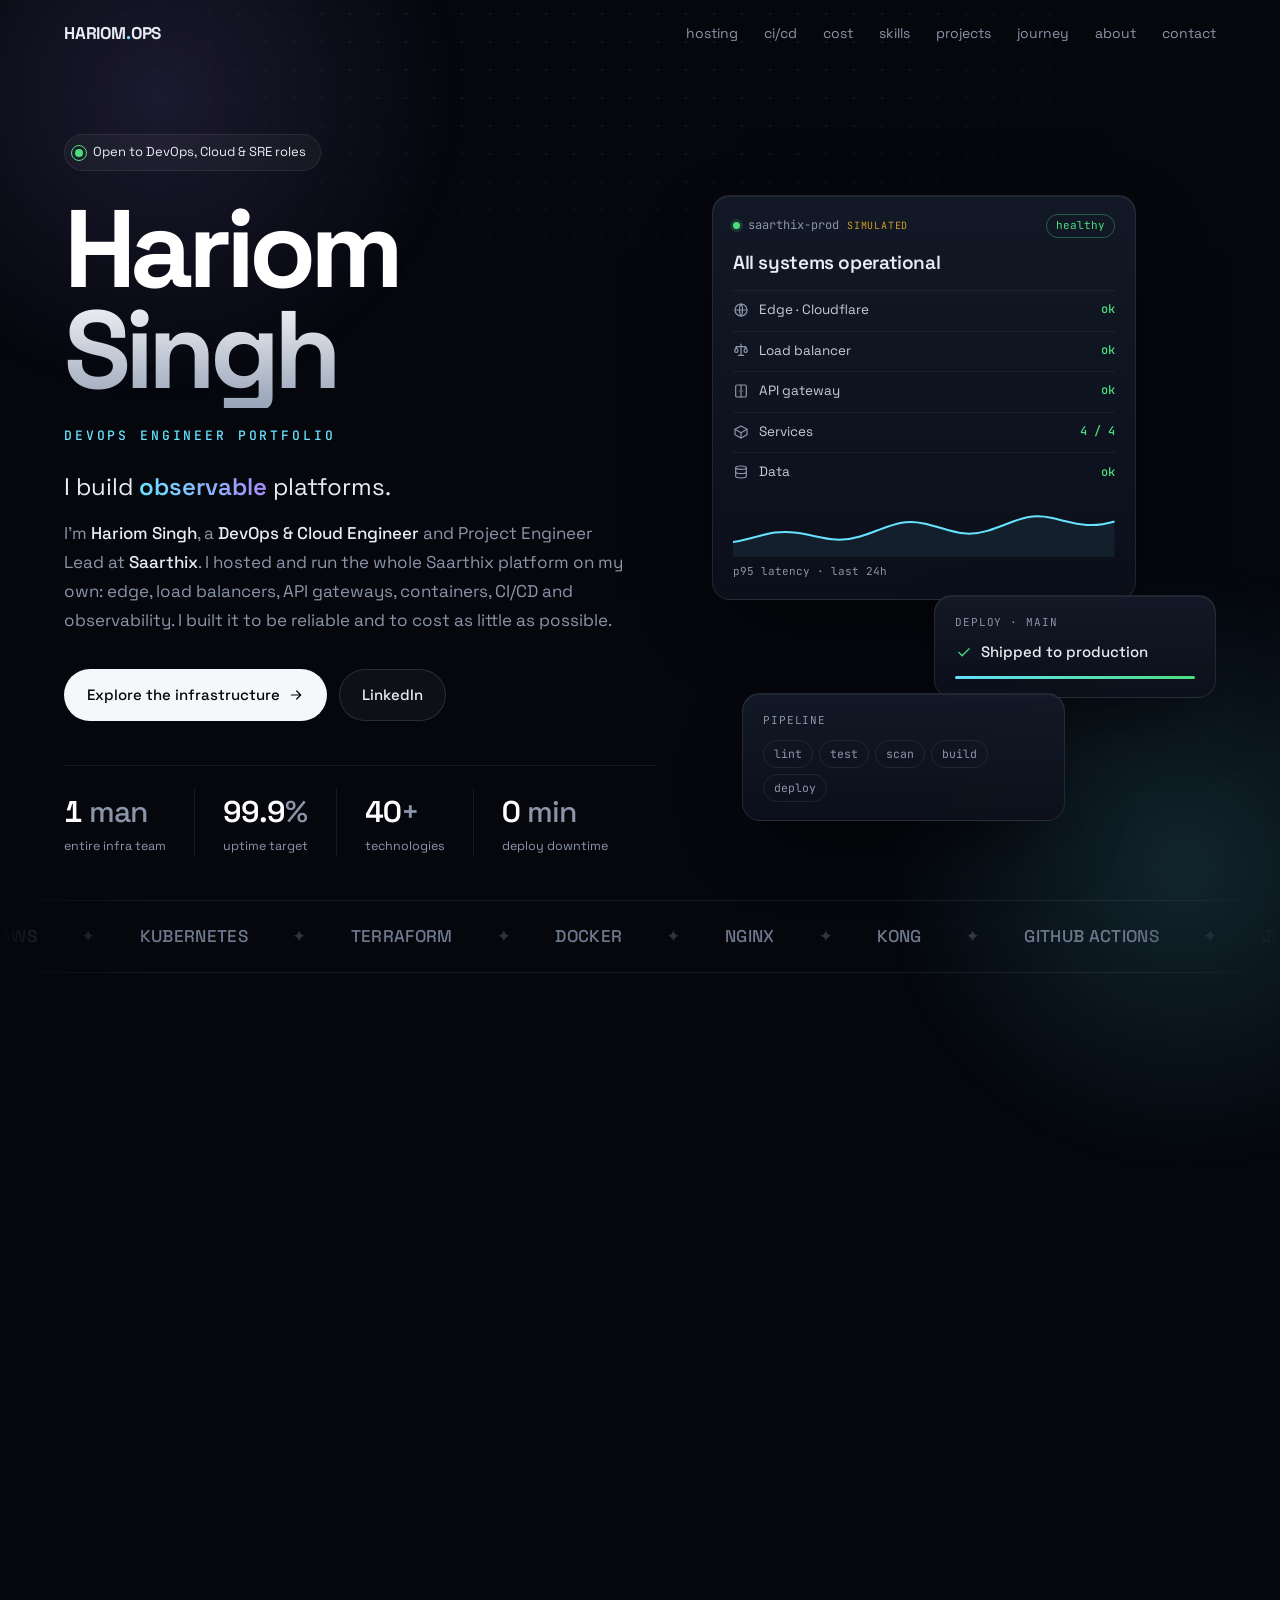
==== commit 1b11b6bd: "Redesign "Inside the hosting stack" for clarity and a premium feel - One calm map: clean node cards " ====
--- a/index.html
+++ b/index.html
@@ -87,7 +87,7 @@
 
 <link rel="preload" href="/fonts/space-grotesk-latin.woff2" as="font" type="font/woff2" crossorigin>
 <link rel="preload" href="/fonts/jetbrains-mono-latin.woff2" as="font" type="font/woff2" crossorigin>
-<link rel="stylesheet" href="/styles.css?v=20261019c">
+<link rel="stylesheet" href="/styles.css?v=20261019d">
 </head>
 <body>
 <svg width="0" height="0" style="position:absolute" aria-hidden="true">
@@ -112,6 +112,11 @@
   <symbol id="i-scale" viewBox="0 0 24 24" fill="none" stroke="currentColor" stroke-width="1.8" stroke-linecap="round" stroke-linejoin="round"><path d="M12 3v17M8 20h8M5 7h14"/><path d="M5 7l-2.5 6a2.5 2.5 0 0 0 5 0zM19 7l-2.5 6a2.5 2.5 0 0 0 5 0z"/></symbol>
   <symbol id="i-gate" viewBox="0 0 24 24" fill="none" stroke="currentColor" stroke-width="1.8" stroke-linecap="round" stroke-linejoin="round"><rect x="4" y="3" width="16" height="18" rx="2"/><path d="M12 3v18M9.5 12h.01M14.5 12h.01"/></symbol>
   <symbol id="i-db" viewBox="0 0 24 24" fill="none" stroke="currentColor" stroke-width="1.8" stroke-linecap="round" stroke-linejoin="round"><ellipse cx="12" cy="5.5" rx="8" ry="2.5"/><path d="M4 5.5v13c0 1.4 3.6 2.5 8 2.5s8-1.1 8-2.5v-13"/><path d="M4 12c0 1.4 3.6 2.5 8 2.5s8-1.1 8-2.5"/></symbol>
+  <symbol id="i-users" viewBox="0 0 24 24" fill="none" stroke="currentColor" stroke-width="1.8" stroke-linecap="round" stroke-linejoin="round"><circle cx="9" cy="8" r="3.5"/><path d="M2.5 20c.8-3.6 3.4-5.5 6.5-5.5s5.7 1.9 6.5 5.5"/><path d="M16 4.6a3.5 3.5 0 0 1 0 6.8M18 14.8c2 .7 3.2 2.5 3.6 5.2"/></symbol>
+  <symbol id="i-bolt" viewBox="0 0 24 24" fill="none" stroke="currentColor" stroke-width="1.8" stroke-linecap="round" stroke-linejoin="round"><path d="M13 2.5L4.5 13.5H11l-1 8 8.5-11H12z"/></symbol>
+  <symbol id="i-archive" viewBox="0 0 24 24" fill="none" stroke="currentColor" stroke-width="1.8" stroke-linecap="round" stroke-linejoin="round"><rect x="3" y="4" width="18" height="5" rx="1.5"/><path d="M5 9v9.5A1.5 1.5 0 0 0 6.5 20h11a1.5 1.5 0 0 0 1.5-1.5V9M10 13h4"/></symbol>
+  <symbol id="i-moon" viewBox="0 0 24 24" fill="none" stroke="currentColor" stroke-width="1.8" stroke-linecap="round" stroke-linejoin="round"><path d="M20 14.5A8 8 0 0 1 9.5 4a8 8 0 1 0 10.5 10.5z"/></symbol>
+  <symbol id="i-undo" viewBox="0 0 24 24" fill="none" stroke="currentColor" stroke-width="1.8" stroke-linecap="round" stroke-linejoin="round"><path d="M9 14L4 9l5-5"/><path d="M4 9h10.5a5.5 5.5 0 0 1 0 11H11"/></symbol>
   <symbol id="i-ext" viewBox="0 0 16 16"><path d="M9 2h5v5M14 2L7 9M12 9.5V14H2V4h4.5" fill="none" stroke="currentColor" stroke-width="1.6" stroke-linecap="round" stroke-linejoin="round"/></symbol>
 </svg>
 
@@ -197,53 +202,51 @@
         <div class="dash-tagrow"><div class="sec-tag">01 · kubectl get infra -o wide</div><a class="pill-link" href="/saarthix-case-study"><span aria-hidden="true"><svg><use href="#i-doc"/></svg></span> How I built this: read the case study <i aria-hidden="true">→</i></a></div>
         <h2 class="sec-title">Inside the hosting stack.</h2>
       </div>
-      <p class="dash-how"><b class="c-pink">① Pick an action</b> <span>→</span> <b class="c-cyan">② watch the live map</b> <span>→</span> <b class="c-green">③ read the response</b></p>
-    </div>
-
-    <div class="dash reveal d1" id="arch-split">
-      <!-- ① actions -->
-      <aside class="glass dash-col dash-actions">
-        <div class="panel-head"><span class="ph-t act">① ACTIONS</span></div>
-        <div id="arch-events"></div>
-        <div class="ctrl-status" id="ctrl-status"><i></i><span>idle · pick an action</span></div>
-      </aside>
-
-      <!-- ② live map -->
-      <div class="glass dash-col dash-map neon">
-        <div class="panel-head"><span class="ph-t">② LIVE MAP</span><span class="ph-hint">hover or click any box to see what it does</span><span class="live">LIVE</span></div>
+      <p class="hx-how">A live model of the platform I run. <b>Pick a scenario</b>, watch the system react, and see how it recovers on its own.</p>
+    </div>
+
+    <div class="hx reveal d1" id="arch-split">
+      <!-- map -->
+      <div class="glass hx-map">
+        <div class="hx-bar">
+          <div class="hx-title"><span class="hx-live"><i></i>Live</span>Request flow</div>
+          <div class="hx-legend" aria-label="Legend">
+            <span><i class="lg-req"></i>Request</span>
+            <span><i class="lg-cache"></i>Served from cache</span>
+            <span><i class="lg-retry"></i>Retrying</span>
+            <span><i class="lg-err"></i>Error / blocked</span>
+          </div>
+        </div>
         <div class="arch-canvas">
           <div class="arch-banner" id="arch-banner"></div>
-          <svg id="arch-svg" viewBox="0 0 900 560" preserveAspectRatio="xMidYMid meet"></svg>
-        </div>
-        <div class="map-legend">
-          <span><i style="background:#22e4ff"></i>request</span>
-          <span><i style="background:#3dffa8"></i>served from cache</span>
-          <span><i style="background:#ffb547"></i>retrying</span>
-          <span><i style="background:#ff4d6d"></i>error / blocked</span>
-        </div>
-      </div>
-
-      <!-- ③ response -->
-      <div class="dash-col dash-resp">
-        <div class="glass metrics">
-          <div class="metric"><div class="m-lbl">REQUESTS/S</div><div class="m-val ok" id="m-rps">0</div></div>
-          <div class="metric"><div class="m-lbl">LATENCY</div><div class="m-val ok" id="m-lat">0ms</div></div>
-          <div class="metric"><div class="m-lbl">PODS</div><div class="m-val ok" id="m-pods">0</div></div>
-          <div class="metric"><div class="m-lbl">ERRORS</div><div class="m-val ok" id="m-err">0%</div></div>
+          <svg id="arch-svg" viewBox="0 0 900 560" preserveAspectRatio="xMidYMid meet" role="img" aria-label="Hosting architecture: users, Cloudflare edge, load balancer, API gateway, four services, database, cache, object storage, CI/CD and monitoring"></svg>
+        </div>
+        <div class="hx-foot">
+          <span class="hx-foot-l">Services</span>
+          <div class="svc-list" id="svc-list"></div>
+          <span class="hx-hint">Tap any box to learn what it does</span>
+        </div>
+      </div>
+
+      <!-- side panel -->
+      <aside class="hx-side">
+        <div class="glass hx-panel hx-scen">
+          <div class="hx-ph">Scenarios</div>
+          <div id="arch-events"></div>
+        </div>
+        <div class="glass hx-panel hx-act">
+          <div class="hx-ph">Activity <span class="ctrl-status" id="ctrl-status"><i></i><span>Waiting for a scenario</span></span></div>
+          <div class="hx-story" id="hx-story">Pick a scenario above. You'll see the traffic change on the map, and each step of the response will appear here.</div>
+          <div class="hx-kpis">
+            <div><span>Requests/s</span><b class="m-val ok" id="m-rps">0</b></div>
+            <div><span>Latency</span><b class="m-val ok" id="m-lat">0ms</b></div>
+            <div><span>Servers</span><b class="m-val ok" id="m-pods">0</b></div>
+            <div><span>Errors</span><b class="m-val ok" id="m-err">0%</b></div>
+          </div>
           <canvas class="spark" id="spark"></canvas>
-        </div>
-        <div class="glass resp-term">
-          <div class="term-top"><span class="d"></span><span class="d"></span><span class="d"></span><div class="title">③ RESPONSE · live events</div></div>
           <div class="arch-log" id="arch-log"></div>
         </div>
-        <div class="glass svc-panel">
-          <div class="panel-head"><span class="ph-t res">▤ MICROSERVICES</span></div>
-          <table class="svc-table" id="svc-table">
-            <thead><tr><th>SERVICE</th><th>PODS</th><th>CPU</th><th>STATUS</th></tr></thead>
-            <tbody></tbody>
-          </table>
-        </div>
-      </div>
+      </aside>
     </div>
   </div>
 </section>
@@ -662,6 +665,6 @@
   Hariom Singh · DevOps Engineer · built &amp; deployed with <span class="hb">♥</span> · <span id="yr"></span> · uptime: <span id="uptime">00:00:00</span>
 </footer>
 
-<script src="/script.js?v=20261019c" defer></script>
+<script src="/script.js?v=20261019d" defer></script>
 </body>
 </html>
--- a/styles.css
+++ b/styles.css
@@ -1244,3 +1244,148 @@
   .pp-btns { flex-direction: column; width: 100%; }
   .pp-btns .btn { white-space: nowrap; }
 }
+
+/* =====================================================================
+   HOSTING v3 — one calm map + a guided side panel
+   ===================================================================== */
+.hx-how { max-width: 440px; font-size: 15px; line-height: 1.6; color: var(--muted); }
+.hx-how b { color: var(--text); font-weight: 500; }
+.hx { display: grid; grid-template-columns: minmax(0, 1fr) 360px; gap: 16px; height: max(560px, calc(100vh - 166px)); }
+
+/* map card */
+.hx-map { display: flex; flex-direction: column; min-height: 0; padding: 14px 18px 12px; }
+.hx-bar { flex: none; display: flex; align-items: center; justify-content: space-between; gap: 14px; flex-wrap: wrap; }
+.hx-title { display: flex; align-items: center; gap: 10px; font-family: var(--display); font-weight: 600; font-size: 15px; letter-spacing: -.01em; }
+.hx-live { display: inline-flex; align-items: center; gap: 6px; padding: 3px 9px 3px 7px; border-radius: 999px; font-family: var(--sans); font-size: 11.5px; font-weight: 500; color: var(--green); background: rgba(74,222,128,.08); border: 1px solid rgba(74,222,128,.25); }
+.hx-live i { position: relative; width: 6px; height: 6px; border-radius: 50%; background: var(--green); }
+.hx-live i::after { content: ""; position: absolute; inset: -3px; border-radius: 50%; border: 1px solid var(--green); animation: badge-ping 2.4s var(--ease) infinite; }
+.hx-legend { display: flex; gap: 16px; flex-wrap: wrap; font-size: 12px; color: var(--muted); }
+.hx-legend span { display: inline-flex; align-items: center; gap: 6px; }
+.hx-legend i { width: 7px; height: 7px; border-radius: 50%; }
+.lg-req { background: #67e3ff; } .lg-cache { background: #4ade80; } .lg-retry { background: #fbbf24; } .lg-err { background: #f87171; }
+.hx-map .arch-canvas { flex: 1; min-height: 0; position: relative; margin: 6px 0; }
+.hx-map #arch-svg { position: absolute; inset: 0; width: 100%; height: 100%; max-height: none; margin: 0; }
+.hx-foot { flex: none; display: flex; align-items: center; gap: 12px; padding-top: 10px; border-top: 1px solid var(--line); }
+.hx-foot-l { font-size: 12px; color: var(--muted); }
+.hx-hint { margin-left: auto; font-size: 12px; color: var(--muted); white-space: nowrap; }
+.svc-list { display: flex; gap: 8px; flex-wrap: wrap; }
+.svc-chip { display: inline-flex; align-items: center; gap: 8px; padding: 6px 10px; border-radius: 10px; background: rgba(255,255,255,.03); border: 1px solid var(--line); color: var(--text); font: 500 12px var(--sans); cursor: pointer; transition: border-color .3s var(--ease), background .3s; }
+.svc-chip:hover { border-color: rgba(103,227,255,.4); background: rgba(103,227,255,.05); }
+.svc-chip.flag { border-color: rgba(251,191,36,.45); background: rgba(251,191,36,.06); }
+.svc-chip .sv-p b { display: none; }
+.svc-chip .pd { display: inline-block; width: 6px; height: 6px; border-radius: 2px; margin-right: 2px; background: var(--green); }
+.svc-chip .pd.dead { background: var(--red); } .svc-chip .pd.new { background: var(--amber); } .svc-chip .pd.deploy { background: var(--violet); } .svc-chip .pd.canary { background: var(--pink); }
+.svc-chip .sv-c { display: none; }
+.svc-chip .sv-s { font-size: 0; width: 7px; height: 7px; border-radius: 50%; padding: 0; border: 0; background: var(--green); }
+.svc-chip .sv-s.warn { background: var(--amber); } .svc-chip .sv-s.bad { background: var(--red); } .svc-chip .sv-s.pink { background: var(--pink); } .svc-chip .sv-s.vio { background: var(--violet); }
+
+/* map drawing */
+#arch-svg .zone { fill: rgba(255,255,255,.018); stroke: rgba(255,255,255,.06); stroke-dasharray: none; }
+#arch-svg .zone-lbl { font-family: var(--sans); font-size: 9.5px; font-weight: 600; letter-spacing: .14em; fill: rgba(255,255,255,.32); }
+#arch-svg .link { stroke: rgba(255,255,255,.1); stroke-width: 1.2; fill: none; animation: none; stroke-dasharray: none; }
+#arch-svg .link.mon { stroke: rgba(244,114,182,.18); stroke-dasharray: 2 6; }
+#arch-svg .pkt { opacity: .95; }
+#arch-svg .node { cursor: pointer; }
+#arch-svg .node rect.box { fill: #0d121e; stroke: rgba(255,255,255,.1); stroke-width: 1; transition: stroke .3s, fill .3s; }
+#arch-svg .node:hover rect.box, #arch-svg .node.sel rect.box { stroke: rgba(103,227,255,.6); stroke-width: 1.2; fill: #101727; filter: none; }
+#arch-svg .node rect.tile { fill: rgba(103,227,255,.1); stroke: none; }
+#arch-svg .node .glyph { color: var(--cyan); }
+#arch-svg .node.t-app rect.tile { fill: rgba(167,139,250,.12); } #arch-svg .node.t-app .glyph { color: var(--violet); }
+#arch-svg .node.t-data rect.tile { fill: rgba(74,222,128,.1); } #arch-svg .node.t-data .glyph { color: var(--green); }
+#arch-svg .node.t-ops rect.tile { fill: rgba(244,114,182,.1); } #arch-svg .node.t-ops .glyph { color: var(--pink); }
+#arch-svg .node text { font-family: var(--sans); text-anchor: start; fill: #e8ecf4; }
+#arch-svg .node text.ttl { font-size: 11.5px; font-weight: 600; }
+#arch-svg .node text.sub { font-size: 9.5px; fill: #8b95a9; }
+#arch-svg .node.down rect.box { stroke: var(--red); fill: rgba(248,113,113,.08); }
+#arch-svg .node.down text { fill: #fecaca; }
+#arch-svg .node.alert rect.box { stroke: var(--amber); stroke-width: 1.2; }
+#arch-svg .node.shield rect.box { stroke: var(--green); stroke-width: 1.5; fill: rgba(74,222,128,.07); }
+#arch-svg .shockwave { stroke: var(--green); stroke-width: 1.5; }
+.arch-banner { top: 8px; font: 500 12.5px var(--sans); letter-spacing: 0; padding: 8px 14px; border-radius: 999px; border-color: rgba(103,227,255,.35); background: rgba(10,14,24,.92); color: var(--text); }
+.arch-banner::before { content: ""; display: inline-block; width: 6px; height: 6px; border-radius: 50%; background: var(--cyan); margin-right: 8px; vertical-align: 1px; animation: none; }
+.arch-banner.e { border-color: rgba(248,113,113,.5); color: #fecaca; } .arch-banner.e::before { background: var(--red); }
+.arch-banner.w { border-color: rgba(251,191,36,.5); color: #fde68a; } .arch-banner.w::before { background: var(--amber); }
+.arch-banner.g { border-color: rgba(74,222,128,.5); color: #bbf7d0; } .arch-banner.g::before { background: var(--green); }
+
+/* side panel */
+.hx-side { display: flex; flex-direction: column; gap: 14px; min-height: 0; }
+.hx-panel { padding: 14px 14px 12px; }
+.hx-ph { display: flex; align-items: center; justify-content: space-between; gap: 10px; font-family: var(--display); font-weight: 600; font-size: 15px; letter-spacing: -.01em; margin-bottom: 10px; }
+.hx-scen { flex: none; }
+.sc-tabs { display: grid; grid-template-columns: repeat(3, 1fr); gap: 4px; padding: 4px; border-radius: 12px; background: rgba(255,255,255,.04); border: 1px solid var(--line); margin-bottom: 10px; }
+.sc-tab { padding: 7px 8px; border-radius: 9px; border: 0; background: transparent; color: var(--muted); font: 500 13px var(--sans); cursor: pointer; transition: background .3s var(--ease), color .3s; }
+.sc-tab:hover { color: var(--text); }
+.sc-tab.on { background: rgba(255,255,255,.09); color: #fff; box-shadow: inset 0 1px 0 rgba(255,255,255,.06); }
+.sc-list { display: grid; gap: 6px; }
+.sc-list[hidden] { display: none; }
+.hx .ev-item { display: flex; align-items: center; gap: 12px; width: 100%; padding: 8px 10px; border-radius: 12px; border: 1px solid transparent; background: rgba(255,255,255,.025); color: var(--text); text-align: left; cursor: pointer; transition: background .3s var(--ease), border-color .3s var(--ease), transform .3s var(--ease); }
+.hx .ev-item:hover:not(:disabled) { background: rgba(255,255,255,.05); border-color: rgba(255,255,255,.1); transform: none; }
+.hx .ev-item:disabled { opacity: .4; }
+.ev-ic { flex: none; width: 32px; height: 32px; border-radius: 9px; display: grid; place-items: center; background: rgba(103,227,255,.08); color: var(--cyan); }
+.ev-ic svg { width: 16px; height: 16px; }
+.hx .ev-item.alt .ev-ic { background: rgba(248,113,113,.09); color: var(--red); }
+.hx .ev-item.warn .ev-ic { background: rgba(251,191,36,.09); color: var(--amber); }
+.ev-txt { display: flex; flex-direction: column; min-width: 0; flex: 1; }
+.hx .ev-t { font-family: var(--sans); font-size: 13.5px; font-weight: 500; white-space: nowrap; overflow: hidden; text-overflow: ellipsis; }
+.hx .ev-d { font-size: 11.5px; color: var(--muted); white-space: nowrap; overflow: hidden; text-overflow: ellipsis; margin: 0; grid-column: auto; }
+.hx .ev-go { width: 14px; height: 14px; color: var(--muted); opacity: 0; transform: translateX(-4px); transition: opacity .3s var(--ease), transform .3s var(--ease); }
+.hx .ev-item:hover .ev-go { opacity: 1; transform: none; color: var(--text); }
+.hx .ev-item.running { border-color: rgba(103,227,255,.4); background: rgba(103,227,255,.06); }
+.hx .ev-item.running::after { height: 1.5px; background: var(--cyan); box-shadow: none; }
+.hx .ev-item.running .ev-go { opacity: 1; transform: none; color: var(--cyan); animation: none; }
+.hx .ev-item.done { border-color: rgba(74,222,128,.4); }
+.hx .ev-item.done .ev-go { opacity: 1; color: var(--green); }
+
+.hx-act { flex: 1; min-height: 0; display: flex; flex-direction: column; }
+.hx .ctrl-status { margin: 0; padding: 3px 9px; border-radius: 999px; border: 1px solid var(--line); font: 500 11.5px var(--sans); letter-spacing: 0; max-width: none; color: var(--muted); }
+.hx .ctrl-status i { width: 6px; height: 6px; }
+.hx .ctrl-status.run { color: var(--cyan); border-color: rgba(103,227,255,.35); }
+.hx .ctrl-status.run i { background: var(--cyan); box-shadow: none; }
+.hx .ctrl-status.ok { color: var(--green); border-color: rgba(74,222,128,.35); }
+.hx .ctrl-status.ok i { box-shadow: none; }
+.hx-story { flex: none; font-size: 12.5px; line-height: 1.55; color: var(--muted); padding: 10px 12px; border-radius: 12px; background: rgba(255,255,255,.025); border: 1px solid var(--line); transition: border-color .4s var(--ease), background .4s; }
+.hx-story b { color: var(--text); font-weight: 600; }
+.hx-story span { color: #c4ccda; }
+.hx-story.on { border-color: rgba(103,227,255,.3); background: rgba(103,227,255,.04); }
+.hx-kpis { flex: none; display: grid; grid-template-columns: repeat(4, 1fr); gap: 6px; margin: 10px 0 4px; }
+.hx-kpis div { display: flex; flex-direction: column; gap: 1px; }
+.hx-kpis span { font-size: 10.5px; color: var(--muted); }
+.hx-kpis b { font-family: var(--display); font-size: 17px; font-weight: 600; letter-spacing: -.02em; }
+.hx-kpis .m-val.ok { color: var(--text); } .hx-kpis .m-val.warn { color: var(--amber); } .hx-kpis .m-val.bad { color: var(--red); }
+.hx .spark { flex: none; display: block; width: 100%; height: 26px; margin-bottom: 8px; }
+.hx .arch-log { flex: 1; min-height: 0; height: auto; max-height: none; overflow-y: auto; padding: 4px 2px 0 0; background: none; font-family: var(--sans); font-size: 12px; line-height: 1.45; color: #c4ccda; scrollbar-width: thin; mask-image: linear-gradient(transparent, #000 18px); -webkit-mask-image: linear-gradient(transparent, #000 18px); }
+.hx .arch-log div { position: relative; padding: 4px 0 4px 16px; white-space: normal; animation: tl-in .5s var(--ease) both; }
+.hx .arch-log div::before { content: ""; position: absolute; left: 3px; top: 10px; width: 5px; height: 5px; border-radius: 50%; background: rgba(255,255,255,.25); }
+.hx .arch-log div.g::before { background: var(--green); } .hx .arch-log div.w::before { background: var(--amber); } .hx .arch-log div.e::before { background: var(--red); }
+.hx .arch-log .g { color: #bbf7d0; } .hx .arch-log .w { color: #fde68a; } .hx .arch-log .e { color: #fecaca; }
+.hx .arch-log .ts { font-family: var(--mono); font-size: 10.5px; color: rgba(139,149,169,.7); margin-right: 4px; }
+.hx .arch-log .cmd { margin-top: 8px; padding-left: 16px; color: var(--text); font-weight: 600; }
+.hx .arch-log .cmd::before { background: var(--cyan); content: ""; }
+@keyframes tl-in { from { opacity: 0; transform: translateY(6px); } }
+
+@media (min-width: 1500px) { .hx { grid-template-columns: minmax(0, 1fr) 390px; } }
+@media (max-width: 1100px) {
+  .hx { height: auto; grid-template-columns: 1fr; }
+  .hx-map .arch-canvas { flex: none; aspect-ratio: 900 / 560; }
+  .hx-act { min-height: 420px; }
+}
+@media (max-width: 760px) {
+  .hx-legend { gap: 10px; font-size: 11px; }
+  .hx-hint { display: none; }
+  .hx-foot { flex-wrap: wrap; }
+}
+/* banner sits in the empty top-left corner of the map */
+.hx-map .arch-banner { left: 2px; top: 4px; transform: translate(0, -8px); font-size: 11.5px; letter-spacing: .03em; }
+.hx-map .arch-banner.show { transform: none; }
+@media (max-width: 1100px) { .hx-act { min-height: 0; } .hx .arch-log { flex: none; height: 180px; } }
+/* phones: show the map at a readable size and let it scroll sideways */
+@media (max-width: 760px) {
+  .hx-map .arch-canvas { aspect-ratio: auto; height: 420px; overflow-x: auto; overflow-y: hidden; -webkit-overflow-scrolling: touch; scrollbar-width: thin; margin: 8px -6px; }
+  .hx-map #arch-svg { position: relative; inset: auto; width: 676px; height: 420px; }
+  .hx-map .arch-banner { position: sticky; left: 0; display: inline-block; margin-bottom: -40px; }
+  .hx-foot::before { content: "Swipe the map to explore →"; order: 3; width: 100%; font-size: 11.5px; color: var(--muted); }
+}
+@media (max-width: 1100px) { .hx { grid-template-columns: minmax(0, 1fr); } }
+.hx-map, .hx-side { min-width: 0; }
+.svc-list { min-width: 0; flex: 1 1 auto; }
+.hx-legend { min-width: 0; }
